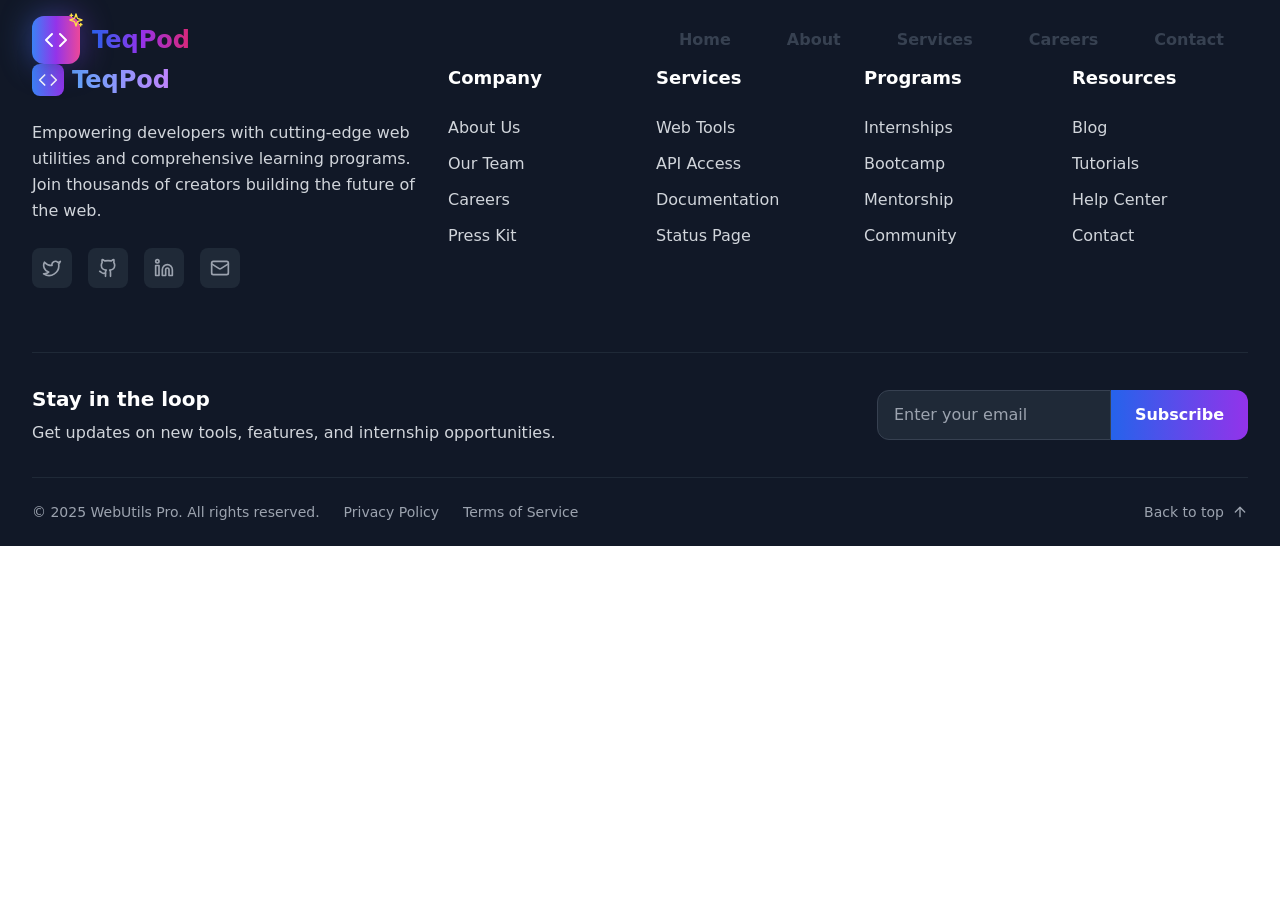
==== index.html @ 71a81311 "initial-commit" ====
<!doctype html>
<html lang="en">
  <head>
    <meta charset="UTF-8" />
    <link rel="icon" type="image/svg+xml" href="/vite.svg" />
    <meta name="viewport" content="width=device-width, initial-scale=1.0" />
    
    <title>TeqPod - Web Development Tools & Free Internships for Aspiring Developers</title>
    
    <meta name="description" content="TeqPod offers powerful web development tools and a free internship program for students and aspiring developers. Build modern apps and launch your tech career today." />
    <meta name="keywords" content="TeqPod, web development tools, internships, free internship, developer tools, frontend tools, full stack internship, learn coding, React internship, JavaScript training" />
    <meta name="author" content="TeqPod" />
    <link rel="canonical" href="https://www.teqpod.com/" />

    <meta property="og:type" content="website" />
    <meta property="og:title" content="TeqPod - Web Development Tools & Free Internships" />
    <meta property="og:description" content="Join TeqPod for professional web development tools and a free internship program that helps you grow your career in tech." />
    <meta property="og:url" content="https://www.teqpod.com/" />
    <meta property="og:image" content="https://www.teqpod.com/assets/teqpod-og-image.jpg" />

    <meta name="twitter:card" content="summary_large_image" />
    <meta name="twitter:title" content="TeqPod - Web Development Tools & Free Internships" />
    <meta name="twitter:description" content="Learn, build, and launch your career with TeqPod's powerful tools and internship opportunities." />
    <meta name="twitter:image" content="https://www.teqpod.com/assets/teqpod-twitter-image.jpg" />
    <meta name="twitter:site" content="@teqpod" />

    <link rel="apple-touch-icon" href="/vite.svg" />

    <script type="module" crossorigin src="/assets/index-C-ZFu51o.js"></script>
    <link rel="stylesheet" crossorigin href="/assets/index-Dr9Y4ZLc.css">
  </head>
  <body>
    <div id="root"></div>
  </body>
</html>
---- assets/index-Dr9Y4ZLc.css ----
*,:before,:after{--tw-border-spacing-x: 0;--tw-border-spacing-y: 0;--tw-translate-x: 0;--tw-translate-y: 0;--tw-rotate: 0;--tw-skew-x: 0;--tw-skew-y: 0;--tw-scale-x: 1;--tw-scale-y: 1;--tw-pan-x: ;--tw-pan-y: ;--tw-pinch-zoom: ;--tw-scroll-snap-strictness: proximity;--tw-gradient-from-position: ;--tw-gradient-via-position: ;--tw-gradient-to-position: ;--tw-ordinal: ;--tw-slashed-zero: ;--tw-numeric-figure: ;--tw-numeric-spacing: ;--tw-numeric-fraction: ;--tw-ring-inset: ;--tw-ring-offset-width: 0px;--tw-ring-offset-color: #fff;--tw-ring-color: rgb(59 130 246 / .5);--tw-ring-offset-shadow: 0 0 #0000;--tw-ring-shadow: 0 0 #0000;--tw-shadow: 0 0 #0000;--tw-shadow-colored: 0 0 #0000;--tw-blur: ;--tw-brightness: ;--tw-contrast: ;--tw-grayscale: ;--tw-hue-rotate: ;--tw-invert: ;--tw-saturate: ;--tw-sepia: ;--tw-drop-shadow: ;--tw-backdrop-blur: ;--tw-backdrop-brightness: ;--tw-backdrop-contrast: ;--tw-backdrop-grayscale: ;--tw-backdrop-hue-rotate: ;--tw-backdrop-invert: ;--tw-backdrop-opacity: ;--tw-backdrop-saturate: ;--tw-backdrop-sepia: ;--tw-contain-size: ;--tw-contain-layout: ;--tw-contain-paint: ;--tw-contain-style: }::backdrop{--tw-border-spacing-x: 0;--tw-border-spacing-y: 0;--tw-translate-x: 0;--tw-translate-y: 0;--tw-rotate: 0;--tw-skew-x: 0;--tw-skew-y: 0;--tw-scale-x: 1;--tw-scale-y: 1;--tw-pan-x: ;--tw-pan-y: ;--tw-pinch-zoom: ;--tw-scroll-snap-strictness: proximity;--tw-gradient-from-position: ;--tw-gradient-via-position: ;--tw-gradient-to-position: ;--tw-ordinal: ;--tw-slashed-zero: ;--tw-numeric-figure: ;--tw-numeric-spacing: ;--tw-numeric-fraction: ;--tw-ring-inset: ;--tw-ring-offset-width: 0px;--tw-ring-offset-color: #fff;--tw-ring-color: rgb(59 130 246 / .5);--tw-ring-offset-shadow: 0 0 #0000;--tw-ring-shadow: 0 0 #0000;--tw-shadow: 0 0 #0000;--tw-shadow-colored: 0 0 #0000;--tw-blur: ;--tw-brightness: ;--tw-contrast: ;--tw-grayscale: ;--tw-hue-rotate: ;--tw-invert: ;--tw-saturate: ;--tw-sepia: ;--tw-drop-shadow: ;--tw-backdrop-blur: ;--tw-backdrop-brightness: ;--tw-backdrop-contrast: ;--tw-backdrop-grayscale: ;--tw-backdrop-hue-rotate: ;--tw-backdrop-invert: ;--tw-backdrop-opacity: ;--tw-backdrop-saturate: ;--tw-backdrop-sepia: ;--tw-contain-size: ;--tw-contain-layout: ;--tw-contain-paint: ;--tw-contain-style: }*,:before,:after{box-sizing:border-box;border-width:0;border-style:solid;border-color:#e5e7eb}:before,:after{--tw-content: ""}html,:host{line-height:1.5;-webkit-text-size-adjust:100%;-moz-tab-size:4;-o-tab-size:4;tab-size:4;font-family:ui-sans-serif,system-ui,sans-serif,"Apple Color Emoji","Segoe UI Emoji",Segoe UI Symbol,"Noto Color Emoji";font-feature-settings:normal;font-variation-settings:normal;-webkit-tap-highlight-color:transparent}body{margin:0;line-height:inherit}hr{height:0;color:inherit;border-top-width:1px}abbr:where([title]){-webkit-text-decoration:underline dotted;text-decoration:underline dotted}h1,h2,h3,h4,h5,h6{font-size:inherit;font-weight:inherit}a{color:inherit;text-decoration:inherit}b,strong{font-weight:bolder}code,kbd,samp,pre{font-family:ui-monospace,SFMono-Regular,Menlo,Monaco,Consolas,Liberation Mono,Courier New,monospace;font-feature-settings:normal;font-variation-settings:normal;font-size:1em}small{font-size:80%}sub,sup{font-size:75%;line-height:0;position:relative;vertical-align:baseline}sub{bottom:-.25em}sup{top:-.5em}table{text-indent:0;border-color:inherit;border-collapse:collapse}button,input,optgroup,select,textarea{font-family:inherit;font-feature-settings:inherit;font-variation-settings:inherit;font-size:100%;font-weight:inherit;line-height:inherit;letter-spacing:inherit;color:inherit;margin:0;padding:0}button,select{text-transform:none}button,input:where([type=button]),input:where([type=reset]),input:where([type=submit]){-webkit-appearance:button;background-color:transparent;background-image:none}:-moz-focusring{outline:auto}:-moz-ui-invalid{box-shadow:none}progress{vertical-align:baseline}::-webkit-inner-spin-button,::-webkit-outer-spin-button{height:auto}[type=search]{-webkit-appearance:textfield;outline-offset:-2px}::-webkit-search-decoration{-webkit-appearance:none}::-webkit-file-upload-button{-webkit-appearance:button;font:inherit}summary{display:list-item}blockquote,dl,dd,h1,h2,h3,h4,h5,h6,hr,figure,p,pre{margin:0}fieldset{margin:0;padding:0}legend{padding:0}ol,ul,menu{list-style:none;margin:0;padding:0}dialog{padding:0}textarea{resize:vertical}input::-moz-placeholder,textarea::-moz-placeholder{opacity:1;color:#9ca3af}input::placeholder,textarea::placeholder{opacity:1;color:#9ca3af}button,[role=button]{cursor:pointer}:disabled{cursor:default}img,svg,video,canvas,audio,iframe,embed,object{display:block;vertical-align:middle}img,video{max-width:100%;height:auto}[hidden]{display:none}.fixed{position:fixed}.absolute{position:absolute}.relative{position:relative}.-inset-4{top:-1rem;right:-1rem;bottom:-1rem;left:-1rem}.-inset-8{top:-2rem;right:-2rem;bottom:-2rem;left:-2rem}.inset-0{top:0;right:0;bottom:0;left:0}.inset-0\.5{top:.125rem;right:.125rem;bottom:.125rem;left:.125rem}.-bottom-40{bottom:-10rem}.-bottom-8{bottom:-2rem}.-left-40{left:-10rem}.-left-8{left:-2rem}.-right-1{right:-.25rem}.-right-40{right:-10rem}.-top-1{top:-.25rem}.-top-3{top:-.75rem}.-top-40{top:-10rem}.-top-6{top:-1.5rem}.bottom-20{bottom:5rem}.bottom-40{bottom:10rem}.bottom-6{bottom:1.5rem}.bottom-8{bottom:2rem}.left-0{left:0}.left-1\/2{left:50%}.left-10{left:2.5rem}.left-20{left:5rem}.left-6{left:1.5rem}.left-8{left:2rem}.left-full{left:100%}.right-0{right:0}.right-10{right:2.5rem}.right-20{right:5rem}.right-6{right:1.5rem}.top-0{top:0}.top-1\/2{top:50%}.top-20{top:5rem}.top-40{top:10rem}.top-6{top:1.5rem}.z-10{z-index:10}.z-20{z-index:20}.z-40{z-index:40}.z-50{z-index:50}.-m-4{margin:-1rem}.-m-8{margin:-2rem}.mx-auto{margin-left:auto;margin-right:auto}.mb-1{margin-bottom:.25rem}.mb-10{margin-bottom:2.5rem}.mb-12{margin-bottom:3rem}.mb-16{margin-bottom:4rem}.mb-2{margin-bottom:.5rem}.mb-20{margin-bottom:5rem}.mb-24{margin-bottom:6rem}.mb-3{margin-bottom:.75rem}.mb-4{margin-bottom:1rem}.mb-6{margin-bottom:1.5rem}.mb-8{margin-bottom:2rem}.ml-2{margin-left:.5rem}.ml-3{margin-left:.75rem}.mr-2{margin-right:.5rem}.mr-3{margin-right:.75rem}.mr-4{margin-right:1rem}.mt-1{margin-top:.25rem}.mt-10{margin-top:2.5rem}.mt-16{margin-top:4rem}.mt-2{margin-top:.5rem}.mt-20{margin-top:5rem}.mt-3{margin-top:.75rem}.block{display:block}.inline-block{display:inline-block}.flex{display:flex}.inline-flex{display:inline-flex}.grid{display:grid}.hidden{display:none}.h-0\.5{height:.125rem}.h-1{height:.25rem}.h-10{height:2.5rem}.h-12{height:3rem}.h-14{height:3.5rem}.h-16{height:4rem}.h-2{height:.5rem}.h-20{height:5rem}.h-3{height:.75rem}.h-32{height:8rem}.h-4{height:1rem}.h-5{height:1.25rem}.h-6{height:1.5rem}.h-7{height:1.75rem}.h-8{height:2rem}.h-80{height:20rem}.h-96{height:24rem}.h-full{height:100%}.min-h-screen{min-height:100vh}.w-1{width:.25rem}.w-10{width:2.5rem}.w-12{width:3rem}.w-14{width:3.5rem}.w-16{width:4rem}.w-2{width:.5rem}.w-20{width:5rem}.w-3{width:.75rem}.w-32{width:8rem}.w-4{width:1rem}.w-5{width:1.25rem}.w-6{width:1.5rem}.w-7{width:1.75rem}.w-8{width:2rem}.w-80{width:20rem}.w-96{width:24rem}.w-full{width:100%}.max-w-2xl{max-width:42rem}.max-w-3xl{max-width:48rem}.max-w-4xl{max-width:56rem}.max-w-5xl{max-width:64rem}.max-w-7xl{max-width:80rem}.max-w-md{max-width:28rem}.flex-1{flex:1 1 0%}.grow{flex-grow:1}.-translate-x-1\/2{--tw-translate-x: -50%;transform:translate(var(--tw-translate-x),var(--tw-translate-y)) rotate(var(--tw-rotate)) skew(var(--tw-skew-x)) skewY(var(--tw-skew-y)) scaleX(var(--tw-scale-x)) scaleY(var(--tw-scale-y))}.-translate-y-1\/2{--tw-translate-y: -50%;transform:translate(var(--tw-translate-x),var(--tw-translate-y)) rotate(var(--tw-rotate)) skew(var(--tw-skew-x)) skewY(var(--tw-skew-y)) scaleX(var(--tw-scale-x)) scaleY(var(--tw-scale-y))}.rotate-180{--tw-rotate: 180deg;transform:translate(var(--tw-translate-x),var(--tw-translate-y)) rotate(var(--tw-rotate)) skew(var(--tw-skew-x)) skewY(var(--tw-skew-y)) scaleX(var(--tw-scale-x)) scaleY(var(--tw-scale-y))}.transform{transform:translate(var(--tw-translate-x),var(--tw-translate-y)) rotate(var(--tw-rotate)) skew(var(--tw-skew-x)) skewY(var(--tw-skew-y)) scaleX(var(--tw-scale-x)) scaleY(var(--tw-scale-y))}.animate-bounce{animation:bounce 1s infinite}.animate-pulse{animation:pulse 2s cubic-bezier(.4,0,.6,1) infinite}@keyframes spin{to{transform:rotate(360deg)}}.animate-spin{animation:spin 1s linear infinite}.cursor-pointer{cursor:pointer}.resize-none{resize:none}.grid-cols-1{grid-template-columns:repeat(1,minmax(0,1fr))}.grid-cols-2{grid-template-columns:repeat(2,minmax(0,1fr))}.flex-col{flex-direction:column}.flex-wrap{flex-wrap:wrap}.items-start{align-items:flex-start}.items-center{align-items:center}.justify-center{justify-content:center}.justify-between{justify-content:space-between}.gap-10{gap:2.5rem}.gap-12{gap:3rem}.gap-2{gap:.5rem}.gap-20{gap:5rem}.gap-6{gap:1.5rem}.gap-8{gap:2rem}.space-x-1>:not([hidden])~:not([hidden]){--tw-space-x-reverse: 0;margin-right:calc(.25rem * var(--tw-space-x-reverse));margin-left:calc(.25rem * calc(1 - var(--tw-space-x-reverse)))}.space-x-2>:not([hidden])~:not([hidden]){--tw-space-x-reverse: 0;margin-right:calc(.5rem * var(--tw-space-x-reverse));margin-left:calc(.5rem * calc(1 - var(--tw-space-x-reverse)))}.space-x-3>:not([hidden])~:not([hidden]){--tw-space-x-reverse: 0;margin-right:calc(.75rem * var(--tw-space-x-reverse));margin-left:calc(.75rem * calc(1 - var(--tw-space-x-reverse)))}.space-x-4>:not([hidden])~:not([hidden]){--tw-space-x-reverse: 0;margin-right:calc(1rem * var(--tw-space-x-reverse));margin-left:calc(1rem * calc(1 - var(--tw-space-x-reverse)))}.space-x-6>:not([hidden])~:not([hidden]){--tw-space-x-reverse: 0;margin-right:calc(1.5rem * var(--tw-space-x-reverse));margin-left:calc(1.5rem * calc(1 - var(--tw-space-x-reverse)))}.space-y-10>:not([hidden])~:not([hidden]){--tw-space-y-reverse: 0;margin-top:calc(2.5rem * calc(1 - var(--tw-space-y-reverse)));margin-bottom:calc(2.5rem * var(--tw-space-y-reverse))}.space-y-2>:not([hidden])~:not([hidden]){--tw-space-y-reverse: 0;margin-top:calc(.5rem * calc(1 - var(--tw-space-y-reverse)));margin-bottom:calc(.5rem * var(--tw-space-y-reverse))}.space-y-3>:not([hidden])~:not([hidden]){--tw-space-y-reverse: 0;margin-top:calc(.75rem * calc(1 - var(--tw-space-y-reverse)));margin-bottom:calc(.75rem * var(--tw-space-y-reverse))}.space-y-4>:not([hidden])~:not([hidden]){--tw-space-y-reverse: 0;margin-top:calc(1rem * calc(1 - var(--tw-space-y-reverse)));margin-bottom:calc(1rem * var(--tw-space-y-reverse))}.space-y-6>:not([hidden])~:not([hidden]){--tw-space-y-reverse: 0;margin-top:calc(1.5rem * calc(1 - var(--tw-space-y-reverse)));margin-bottom:calc(1.5rem * var(--tw-space-y-reverse))}.space-y-8>:not([hidden])~:not([hidden]){--tw-space-y-reverse: 0;margin-top:calc(2rem * calc(1 - var(--tw-space-y-reverse)));margin-bottom:calc(2rem * var(--tw-space-y-reverse))}.overflow-hidden{overflow:hidden}.rounded-2xl{border-radius:1rem}.rounded-3xl{border-radius:1.5rem}.rounded-full{border-radius:9999px}.rounded-lg{border-radius:.5rem}.rounded-xl{border-radius:.75rem}.rounded-l-xl{border-top-left-radius:.75rem;border-bottom-left-radius:.75rem}.rounded-r-xl{border-top-right-radius:.75rem;border-bottom-right-radius:.75rem}.border{border-width:1px}.border-2{border-width:2px}.border-b{border-bottom-width:1px}.border-t{border-top-width:1px}.border-blue-100{--tw-border-opacity: 1;border-color:rgb(219 234 254 / var(--tw-border-opacity))}.border-gray-100{--tw-border-opacity: 1;border-color:rgb(243 244 246 / var(--tw-border-opacity))}.border-gray-200{--tw-border-opacity: 1;border-color:rgb(229 231 235 / var(--tw-border-opacity))}.border-gray-700{--tw-border-opacity: 1;border-color:rgb(55 65 81 / var(--tw-border-opacity))}.border-gray-800{--tw-border-opacity: 1;border-color:rgb(31 41 55 / var(--tw-border-opacity))}.border-green-200{--tw-border-opacity: 1;border-color:rgb(187 247 208 / var(--tw-border-opacity))}.border-purple-100{--tw-border-opacity: 1;border-color:rgb(243 232 255 / var(--tw-border-opacity))}.border-purple-300{--tw-border-opacity: 1;border-color:rgb(216 180 254 / var(--tw-border-opacity))}.border-white\/50{border-color:#ffffff80}.bg-black\/50{background-color:#00000080}.bg-blue-100{--tw-bg-opacity: 1;background-color:rgb(219 234 254 / var(--tw-bg-opacity))}.bg-blue-50{--tw-bg-opacity: 1;background-color:rgb(239 246 255 / var(--tw-bg-opacity))}.bg-gray-100{--tw-bg-opacity: 1;background-color:rgb(243 244 246 / var(--tw-bg-opacity))}.bg-gray-800{--tw-bg-opacity: 1;background-color:rgb(31 41 55 / var(--tw-bg-opacity))}.bg-gray-900{--tw-bg-opacity: 1;background-color:rgb(17 24 39 / var(--tw-bg-opacity))}.bg-transparent{background-color:transparent}.bg-white{--tw-bg-opacity: 1;background-color:rgb(255 255 255 / var(--tw-bg-opacity))}.bg-white\/10{background-color:#ffffff1a}.bg-white\/80{background-color:#fffc}.bg-white\/90{background-color:#ffffffe6}.bg-white\/95{background-color:#fffffff2}.bg-\[radial-gradient\(circle_at_20\%_80\%\,rgba\(59\,130\,246\,0\.1\)\,transparent_50\%\)\]{background-image:radial-gradient(circle at 20% 80%,rgba(59,130,246,.1),transparent 50%)}.bg-\[radial-gradient\(circle_at_30\%_20\%\,rgba\(59\,130\,246\,0\.1\)\,transparent_50\%\)\]{background-image:radial-gradient(circle at 30% 20%,rgba(59,130,246,.1),transparent 50%)}.bg-\[radial-gradient\(circle_at_50\%_50\%\,rgba\(139\,92\,246\,0\.1\)\,transparent_70\%\)\]{background-image:radial-gradient(circle at 50% 50%,rgba(139,92,246,.1),transparent 70%)}.bg-\[radial-gradient\(circle_at_50\%_50\%\,rgba\(234\,179\,8\,0\.1\)\,transparent_70\%\)\]{background-image:radial-gradient(circle at 50% 50%,rgba(234,179,8,.1),transparent 70%)}.bg-\[radial-gradient\(circle_at_50\%_50\%\,rgba\(239\,68\,68\,0\.1\)\,transparent_70\%\)\]{background-image:radial-gradient(circle at 50% 50%,rgba(239,68,68,.1),transparent 70%)}.bg-\[radial-gradient\(circle_at_50\%_50\%\,rgba\(34\,197\,94\,0\.1\)\,transparent_70\%\)\]{background-image:radial-gradient(circle at 50% 50%,rgba(34,197,94,.1),transparent 70%)}.bg-\[radial-gradient\(circle_at_50\%_50\%\,rgba\(59\,130\,246\,0\.1\)\,transparent_70\%\)\]{background-image:radial-gradient(circle at 50% 50%,rgba(59,130,246,.1),transparent 70%)}.bg-\[radial-gradient\(circle_at_50\%_50\%\,rgba\(99\,102\,241\,0\.1\)\,transparent_70\%\)\]{background-image:radial-gradient(circle at 50% 50%,rgba(99,102,241,.1),transparent 70%)}.bg-\[radial-gradient\(circle_at_70\%_80\%\,rgba\(139\,92\,246\,0\.1\)\,transparent_50\%\)\]{background-image:radial-gradient(circle at 70% 80%,rgba(139,92,246,.1),transparent 50%)}.bg-\[radial-gradient\(circle_at_80\%_20\%\,rgba\(139\,92\,246\,0\.1\)\,transparent_50\%\)\]{background-image:radial-gradient(circle at 80% 20%,rgba(139,92,246,.1),transparent 50%)}.bg-gradient-to-b{background-image:linear-gradient(to bottom,var(--tw-gradient-stops))}.bg-gradient-to-br{background-image:linear-gradient(to bottom right,var(--tw-gradient-stops))}.bg-gradient-to-r{background-image:linear-gradient(to right,var(--tw-gradient-stops))}.bg-gradient-to-t{background-image:linear-gradient(to top,var(--tw-gradient-stops))}.from-black\/20{--tw-gradient-from: rgb(0 0 0 / .2) var(--tw-gradient-from-position);--tw-gradient-to: rgb(0 0 0 / 0) var(--tw-gradient-to-position);--tw-gradient-stops: var(--tw-gradient-from), var(--tw-gradient-to)}.from-blue-100{--tw-gradient-from: #dbeafe var(--tw-gradient-from-position);--tw-gradient-to: rgb(219 234 254 / 0) var(--tw-gradient-to-position);--tw-gradient-stops: var(--tw-gradient-from), var(--tw-gradient-to)}.from-blue-300{--tw-gradient-from: #93c5fd var(--tw-gradient-from-position);--tw-gradient-to: rgb(147 197 253 / 0) var(--tw-gradient-to-position);--tw-gradient-stops: var(--tw-gradient-from), var(--tw-gradient-to)}.from-blue-400{--tw-gradient-from: #60a5fa var(--tw-gradient-from-position);--tw-gradient-to: rgb(96 165 250 / 0) var(--tw-gradient-to-position);--tw-gradient-stops: var(--tw-gradient-from), var(--tw-gradient-to)}.from-blue-50{--tw-gradient-from: #eff6ff var(--tw-gradient-from-position);--tw-gradient-to: rgb(239 246 255 / 0) var(--tw-gradient-to-position);--tw-gradient-stops: var(--tw-gradient-from), var(--tw-gradient-to)}.from-blue-50\/50{--tw-gradient-from: rgb(239 246 255 / .5) var(--tw-gradient-from-position);--tw-gradient-to: rgb(239 246 255 / 0) var(--tw-gradient-to-position);--tw-gradient-stops: var(--tw-gradient-from), var(--tw-gradient-to)}.from-blue-500{--tw-gradient-from: #3b82f6 var(--tw-gradient-from-position);--tw-gradient-to: rgb(59 130 246 / 0) var(--tw-gradient-to-position);--tw-gradient-stops: var(--tw-gradient-from), var(--tw-gradient-to)}.from-blue-500\/10{--tw-gradient-from: rgb(59 130 246 / .1) var(--tw-gradient-from-position);--tw-gradient-to: rgb(59 130 246 / 0) var(--tw-gradient-to-position);--tw-gradient-stops: var(--tw-gradient-from), var(--tw-gradient-to)}.from-blue-500\/20{--tw-gradient-from: rgb(59 130 246 / .2) var(--tw-gradient-from-position);--tw-gradient-to: rgb(59 130 246 / 0) var(--tw-gradient-to-position);--tw-gradient-stops: var(--tw-gradient-from), var(--tw-gradient-to)}.from-blue-500\/5{--tw-gradient-from: rgb(59 130 246 / .05) var(--tw-gradient-from-position);--tw-gradient-to: rgb(59 130 246 / 0) var(--tw-gradient-to-position);--tw-gradient-stops: var(--tw-gradient-from), var(--tw-gradient-to)}.from-blue-600{--tw-gradient-from: #2563eb var(--tw-gradient-from-position);--tw-gradient-to: rgb(37 99 235 / 0) var(--tw-gradient-to-position);--tw-gradient-stops: var(--tw-gradient-from), var(--tw-gradient-to)}.from-blue-700{--tw-gradient-from: #1d4ed8 var(--tw-gradient-from-position);--tw-gradient-to: rgb(29 78 216 / 0) var(--tw-gradient-to-position);--tw-gradient-stops: var(--tw-gradient-from), var(--tw-gradient-to)}.from-gray-50{--tw-gradient-from: #f9fafb var(--tw-gradient-from-position);--tw-gradient-to: rgb(249 250 251 / 0) var(--tw-gradient-to-position);--tw-gradient-stops: var(--tw-gradient-from), var(--tw-gradient-to)}.from-gray-900{--tw-gradient-from: #111827 var(--tw-gradient-from-position);--tw-gradient-to: rgb(17 24 39 / 0) var(--tw-gradient-to-position);--tw-gradient-stops: var(--tw-gradient-from), var(--tw-gradient-to)}.from-green-50{--tw-gradient-from: #f0fdf4 var(--tw-gradient-from-position);--tw-gradient-to: rgb(240 253 244 / 0) var(--tw-gradient-to-position);--tw-gradient-stops: var(--tw-gradient-from), var(--tw-gradient-to)}.from-green-500{--tw-gradient-from: #22c55e var(--tw-gradient-from-position);--tw-gradient-to: rgb(34 197 94 / 0) var(--tw-gradient-to-position);--tw-gradient-stops: var(--tw-gradient-from), var(--tw-gradient-to)}.from-indigo-500{--tw-gradient-from: #6366f1 var(--tw-gradient-from-position);--tw-gradient-to: rgb(99 102 241 / 0) var(--tw-gradient-to-position);--tw-gradient-stops: var(--tw-gradient-from), var(--tw-gradient-to)}.from-pink-400{--tw-gradient-from: #f472b6 var(--tw-gradient-from-position);--tw-gradient-to: rgb(244 114 182 / 0) var(--tw-gradient-to-position);--tw-gradient-stops: var(--tw-gradient-from), var(--tw-gradient-to)}.from-pink-500{--tw-gradient-from: #ec4899 var(--tw-gradient-from-position);--tw-gradient-to: rgb(236 72 153 / 0) var(--tw-gradient-to-position);--tw-gradient-stops: var(--tw-gradient-from), var(--tw-gradient-to)}.from-purple-400{--tw-gradient-from: #c084fc var(--tw-gradient-from-position);--tw-gradient-to: rgb(192 132 252 / 0) var(--tw-gradient-to-position);--tw-gradient-stops: var(--tw-gradient-from), var(--tw-gradient-to)}.from-purple-500{--tw-gradient-from: #a855f7 var(--tw-gradient-from-position);--tw-gradient-to: rgb(168 85 247 / 0) var(--tw-gradient-to-position);--tw-gradient-stops: var(--tw-gradient-from), var(--tw-gradient-to)}.from-purple-600{--tw-gradient-from: #9333ea var(--tw-gradient-from-position);--tw-gradient-to: rgb(147 51 234 / 0) var(--tw-gradient-to-position);--tw-gradient-stops: var(--tw-gradient-from), var(--tw-gradient-to)}.from-red-500{--tw-gradient-from: #ef4444 var(--tw-gradient-from-position);--tw-gradient-to: rgb(239 68 68 / 0) var(--tw-gradient-to-position);--tw-gradient-stops: var(--tw-gradient-from), var(--tw-gradient-to)}.from-transparent{--tw-gradient-from: transparent var(--tw-gradient-from-position);--tw-gradient-to: rgb(0 0 0 / 0) var(--tw-gradient-to-position);--tw-gradient-stops: var(--tw-gradient-from), var(--tw-gradient-to)}.from-white{--tw-gradient-from: #fff var(--tw-gradient-from-position);--tw-gradient-to: rgb(255 255 255 / 0) var(--tw-gradient-to-position);--tw-gradient-stops: var(--tw-gradient-from), var(--tw-gradient-to)}.from-white\/50{--tw-gradient-from: rgb(255 255 255 / .5) var(--tw-gradient-from-position);--tw-gradient-to: rgb(255 255 255 / 0) var(--tw-gradient-to-position);--tw-gradient-stops: var(--tw-gradient-from), var(--tw-gradient-to)}.from-yellow-400{--tw-gradient-from: #facc15 var(--tw-gradient-from-position);--tw-gradient-to: rgb(250 204 21 / 0) var(--tw-gradient-to-position);--tw-gradient-stops: var(--tw-gradient-from), var(--tw-gradient-to)}.from-yellow-500{--tw-gradient-from: #eab308 var(--tw-gradient-from-position);--tw-gradient-to: rgb(234 179 8 / 0) var(--tw-gradient-to-position);--tw-gradient-stops: var(--tw-gradient-from), var(--tw-gradient-to)}.via-blue-50\/50{--tw-gradient-to: rgb(239 246 255 / 0) var(--tw-gradient-to-position);--tw-gradient-stops: var(--tw-gradient-from), rgb(239 246 255 / .5) var(--tw-gradient-via-position), var(--tw-gradient-to)}.via-blue-500{--tw-gradient-to: rgb(59 130 246 / 0) var(--tw-gradient-to-position);--tw-gradient-stops: var(--tw-gradient-from), #3b82f6 var(--tw-gradient-via-position), var(--tw-gradient-to)}.via-indigo-50{--tw-gradient-to: rgb(238 242 255 / 0) var(--tw-gradient-to-position);--tw-gradient-stops: var(--tw-gradient-from), #eef2ff var(--tw-gradient-via-position), var(--tw-gradient-to)}.via-orange-500{--tw-gradient-to: rgb(249 115 22 / 0) var(--tw-gradient-to-position);--tw-gradient-stops: var(--tw-gradient-from), #f97316 var(--tw-gradient-via-position), var(--tw-gradient-to)}.via-purple-100{--tw-gradient-to: rgb(243 232 255 / 0) var(--tw-gradient-to-position);--tw-gradient-stops: var(--tw-gradient-from), #f3e8ff var(--tw-gradient-via-position), var(--tw-gradient-to)}.via-purple-50{--tw-gradient-to: rgb(250 245 255 / 0) var(--tw-gradient-to-position);--tw-gradient-stops: var(--tw-gradient-from), #faf5ff var(--tw-gradient-via-position), var(--tw-gradient-to)}.via-purple-500{--tw-gradient-to: rgb(168 85 247 / 0) var(--tw-gradient-to-position);--tw-gradient-stops: var(--tw-gradient-from), #a855f7 var(--tw-gradient-via-position), var(--tw-gradient-to)}.via-purple-500\/10{--tw-gradient-to: rgb(168 85 247 / 0) var(--tw-gradient-to-position);--tw-gradient-stops: var(--tw-gradient-from), rgb(168 85 247 / .1) var(--tw-gradient-via-position), var(--tw-gradient-to)}.via-purple-600{--tw-gradient-to: rgb(147 51 234 / 0) var(--tw-gradient-to-position);--tw-gradient-stops: var(--tw-gradient-from), #9333ea var(--tw-gradient-via-position), var(--tw-gradient-to)}.via-purple-700{--tw-gradient-to: rgb(126 34 206 / 0) var(--tw-gradient-to-position);--tw-gradient-stops: var(--tw-gradient-from), #7e22ce var(--tw-gradient-via-position), var(--tw-gradient-to)}.via-transparent{--tw-gradient-to: rgb(0 0 0 / 0) var(--tw-gradient-to-position);--tw-gradient-stops: var(--tw-gradient-from), transparent var(--tw-gradient-via-position), var(--tw-gradient-to)}.to-amber-500{--tw-gradient-to: #f59e0b var(--tw-gradient-to-position)}.to-blue-50{--tw-gradient-to: #eff6ff var(--tw-gradient-to-position)}.to-blue-600{--tw-gradient-to: #2563eb var(--tw-gradient-to-position)}.to-blue-800{--tw-gradient-to: #1e40af var(--tw-gradient-to-position)}.to-cyan-500{--tw-gradient-to: #06b6d4 var(--tw-gradient-to-position)}.to-emerald-500{--tw-gradient-to: #10b981 var(--tw-gradient-to-position)}.to-gray-50{--tw-gradient-to: #f9fafb var(--tw-gradient-to-position)}.to-gray-700{--tw-gradient-to: #374151 var(--tw-gradient-to-position)}.to-green-600{--tw-gradient-to: #16a34a var(--tw-gradient-to-position)}.to-indigo-500{--tw-gradient-to: #6366f1 var(--tw-gradient-to-position)}.to-orange-500{--tw-gradient-to: #f97316 var(--tw-gradient-to-position)}.to-pink-100{--tw-gradient-to: #fce7f3 var(--tw-gradient-to-position)}.to-pink-50{--tw-gradient-to: #fdf2f8 var(--tw-gradient-to-position)}.to-pink-500{--tw-gradient-to: #ec4899 var(--tw-gradient-to-position)}.to-pink-500\/10{--tw-gradient-to: rgb(236 72 153 / .1) var(--tw-gradient-to-position)}.to-pink-600{--tw-gradient-to: #db2777 var(--tw-gradient-to-position)}.to-pink-700{--tw-gradient-to: #be185d var(--tw-gradient-to-position)}.to-purple-100{--tw-gradient-to: #f3e8ff var(--tw-gradient-to-position)}.to-purple-300{--tw-gradient-to: #d8b4fe var(--tw-gradient-to-position)}.to-purple-400{--tw-gradient-to: #c084fc var(--tw-gradient-to-position)}.to-purple-50{--tw-gradient-to: #faf5ff var(--tw-gradient-to-position)}.to-purple-50\/50{--tw-gradient-to: rgb(250 245 255 / .5) var(--tw-gradient-to-position)}.to-purple-500{--tw-gradient-to: #a855f7 var(--tw-gradient-to-position)}.to-purple-500\/10{--tw-gradient-to: rgb(168 85 247 / .1) var(--tw-gradient-to-position)}.to-purple-500\/20{--tw-gradient-to: rgb(168 85 247 / .2) var(--tw-gradient-to-position)}.to-purple-500\/5{--tw-gradient-to: rgb(168 85 247 / .05) var(--tw-gradient-to-position)}.to-purple-600{--tw-gradient-to: #9333ea var(--tw-gradient-to-position)}.to-red-500{--tw-gradient-to: #ef4444 var(--tw-gradient-to-position)}.to-rose-500{--tw-gradient-to: #f43f5e var(--tw-gradient-to-position)}.to-transparent{--tw-gradient-to: transparent var(--tw-gradient-to-position)}.to-yellow-500{--tw-gradient-to: #eab308 var(--tw-gradient-to-position)}.bg-clip-text{-webkit-background-clip:text;background-clip:text}.object-cover{-o-object-fit:cover;object-fit:cover}.p-10{padding:2.5rem}.p-12{padding:3rem}.p-2{padding:.5rem}.p-3{padding:.75rem}.p-4{padding:1rem}.p-6{padding:1.5rem}.p-8{padding:2rem}.px-10{padding-left:2.5rem;padding-right:2.5rem}.px-12{padding-left:3rem;padding-right:3rem}.px-3{padding-left:.75rem;padding-right:.75rem}.px-4{padding-left:1rem;padding-right:1rem}.px-6{padding-left:1.5rem;padding-right:1.5rem}.px-8{padding-left:2rem;padding-right:2rem}.py-1{padding-top:.25rem;padding-bottom:.25rem}.py-16{padding-top:4rem;padding-bottom:4rem}.py-2{padding-top:.5rem;padding-bottom:.5rem}.py-20{padding-top:5rem;padding-bottom:5rem}.py-24{padding-top:6rem;padding-bottom:6rem}.py-3{padding-top:.75rem;padding-bottom:.75rem}.py-4{padding-top:1rem;padding-bottom:1rem}.py-5{padding-top:1.25rem;padding-bottom:1.25rem}.py-6{padding-top:1.5rem;padding-bottom:1.5rem}.py-8{padding-top:2rem;padding-bottom:2rem}.text-left{text-align:left}.text-center{text-align:center}.text-2xl{font-size:1.5rem;line-height:2rem}.text-3xl{font-size:1.875rem;line-height:2.25rem}.text-4xl{font-size:2.25rem;line-height:2.5rem}.text-lg{font-size:1.125rem;line-height:1.75rem}.text-sm{font-size:.875rem;line-height:1.25rem}.text-xl{font-size:1.25rem;line-height:1.75rem}.font-black{font-weight:900}.font-bold{font-weight:700}.font-light{font-weight:300}.font-medium{font-weight:500}.font-semibold{font-weight:600}.leading-relaxed{line-height:1.625}.text-blue-500{--tw-text-opacity: 1;color:rgb(59 130 246 / var(--tw-text-opacity))}.text-blue-600{--tw-text-opacity: 1;color:rgb(37 99 235 / var(--tw-text-opacity))}.text-blue-700{--tw-text-opacity: 1;color:rgb(29 78 216 / var(--tw-text-opacity))}.text-gray-300{--tw-text-opacity: 1;color:rgb(209 213 219 / var(--tw-text-opacity))}.text-gray-400{--tw-text-opacity: 1;color:rgb(156 163 175 / var(--tw-text-opacity))}.text-gray-500{--tw-text-opacity: 1;color:rgb(107 114 128 / var(--tw-text-opacity))}.text-gray-600{--tw-text-opacity: 1;color:rgb(75 85 99 / var(--tw-text-opacity))}.text-gray-700{--tw-text-opacity: 1;color:rgb(55 65 81 / var(--tw-text-opacity))}.text-gray-900{--tw-text-opacity: 1;color:rgb(17 24 39 / var(--tw-text-opacity))}.text-green-600{--tw-text-opacity: 1;color:rgb(22 163 74 / var(--tw-text-opacity))}.text-purple-600{--tw-text-opacity: 1;color:rgb(147 51 234 / var(--tw-text-opacity))}.text-purple-700{--tw-text-opacity: 1;color:rgb(126 34 206 / var(--tw-text-opacity))}.text-transparent{color:transparent}.text-white{--tw-text-opacity: 1;color:rgb(255 255 255 / var(--tw-text-opacity))}.text-yellow-300{--tw-text-opacity: 1;color:rgb(253 224 71 / var(--tw-text-opacity))}.text-yellow-500{--tw-text-opacity: 1;color:rgb(234 179 8 / var(--tw-text-opacity))}.placeholder-gray-400::-moz-placeholder{--tw-placeholder-opacity: 1;color:rgb(156 163 175 / var(--tw-placeholder-opacity))}.placeholder-gray-400::placeholder{--tw-placeholder-opacity: 1;color:rgb(156 163 175 / var(--tw-placeholder-opacity))}.opacity-0{opacity:0}.opacity-10{opacity:.1}.opacity-20{opacity:.2}.opacity-30{opacity:.3}.opacity-50{opacity:.5}.shadow-2xl{--tw-shadow: 0 25px 50px -12px rgb(0 0 0 / .25);--tw-shadow-colored: 0 25px 50px -12px var(--tw-shadow-color);box-shadow:var(--tw-ring-offset-shadow, 0 0 #0000),var(--tw-ring-shadow, 0 0 #0000),var(--tw-shadow)}.shadow-lg{--tw-shadow: 0 10px 15px -3px rgb(0 0 0 / .1), 0 4px 6px -4px rgb(0 0 0 / .1);--tw-shadow-colored: 0 10px 15px -3px var(--tw-shadow-color), 0 4px 6px -4px var(--tw-shadow-color);box-shadow:var(--tw-ring-offset-shadow, 0 0 #0000),var(--tw-ring-shadow, 0 0 #0000),var(--tw-shadow)}.shadow-xl{--tw-shadow: 0 20px 25px -5px rgb(0 0 0 / .1), 0 8px 10px -6px rgb(0 0 0 / .1);--tw-shadow-colored: 0 20px 25px -5px var(--tw-shadow-color), 0 8px 10px -6px var(--tw-shadow-color);box-shadow:var(--tw-ring-offset-shadow, 0 0 #0000),var(--tw-ring-shadow, 0 0 #0000),var(--tw-shadow)}.blur-2xl{--tw-blur: blur(40px);filter:var(--tw-blur) var(--tw-brightness) var(--tw-contrast) var(--tw-grayscale) var(--tw-hue-rotate) var(--tw-invert) var(--tw-saturate) var(--tw-sepia) var(--tw-drop-shadow)}.blur-3xl{--tw-blur: blur(64px);filter:var(--tw-blur) var(--tw-brightness) var(--tw-contrast) var(--tw-grayscale) var(--tw-hue-rotate) var(--tw-invert) var(--tw-saturate) var(--tw-sepia) var(--tw-drop-shadow)}.blur-lg{--tw-blur: blur(16px);filter:var(--tw-blur) var(--tw-brightness) var(--tw-contrast) var(--tw-grayscale) var(--tw-hue-rotate) var(--tw-invert) var(--tw-saturate) var(--tw-sepia) var(--tw-drop-shadow)}.blur-xl{--tw-blur: blur(24px);filter:var(--tw-blur) var(--tw-brightness) var(--tw-contrast) var(--tw-grayscale) var(--tw-hue-rotate) var(--tw-invert) var(--tw-saturate) var(--tw-sepia) var(--tw-drop-shadow)}.backdrop-blur-sm{--tw-backdrop-blur: blur(4px);-webkit-backdrop-filter:var(--tw-backdrop-blur) var(--tw-backdrop-brightness) var(--tw-backdrop-contrast) var(--tw-backdrop-grayscale) var(--tw-backdrop-hue-rotate) var(--tw-backdrop-invert) var(--tw-backdrop-opacity) var(--tw-backdrop-saturate) var(--tw-backdrop-sepia);backdrop-filter:var(--tw-backdrop-blur) var(--tw-backdrop-brightness) var(--tw-backdrop-contrast) var(--tw-backdrop-grayscale) var(--tw-backdrop-hue-rotate) var(--tw-backdrop-invert) var(--tw-backdrop-opacity) var(--tw-backdrop-saturate) var(--tw-backdrop-sepia)}.backdrop-blur-xl{--tw-backdrop-blur: blur(24px);-webkit-backdrop-filter:var(--tw-backdrop-blur) var(--tw-backdrop-brightness) var(--tw-backdrop-contrast) var(--tw-backdrop-grayscale) var(--tw-backdrop-hue-rotate) var(--tw-backdrop-invert) var(--tw-backdrop-opacity) var(--tw-backdrop-saturate) var(--tw-backdrop-sepia);backdrop-filter:var(--tw-backdrop-blur) var(--tw-backdrop-brightness) var(--tw-backdrop-contrast) var(--tw-backdrop-grayscale) var(--tw-backdrop-hue-rotate) var(--tw-backdrop-invert) var(--tw-backdrop-opacity) var(--tw-backdrop-saturate) var(--tw-backdrop-sepia)}.transition{transition-property:color,background-color,border-color,text-decoration-color,fill,stroke,opacity,box-shadow,transform,filter,-webkit-backdrop-filter;transition-property:color,background-color,border-color,text-decoration-color,fill,stroke,opacity,box-shadow,transform,filter,backdrop-filter;transition-property:color,background-color,border-color,text-decoration-color,fill,stroke,opacity,box-shadow,transform,filter,backdrop-filter,-webkit-backdrop-filter;transition-timing-function:cubic-bezier(.4,0,.2,1);transition-duration:.15s}.transition-all{transition-property:all;transition-timing-function:cubic-bezier(.4,0,.2,1);transition-duration:.15s}.transition-colors{transition-property:color,background-color,border-color,text-decoration-color,fill,stroke;transition-timing-function:cubic-bezier(.4,0,.2,1);transition-duration:.15s}.transition-opacity{transition-property:opacity;transition-timing-function:cubic-bezier(.4,0,.2,1);transition-duration:.15s}.transition-transform{transition-property:transform;transition-timing-function:cubic-bezier(.4,0,.2,1);transition-duration:.15s}.duration-200{transition-duration:.2s}.duration-300{transition-duration:.3s}.duration-500{transition-duration:.5s}.duration-700{transition-duration:.7s}.ease-out{transition-timing-function:cubic-bezier(0,0,.2,1)}.animate-float{animation:float 6s ease-in-out infinite}.animate-spin-slow{animation:spin 3s linear infinite}.animate-scroll{animation:scroll 2s ease-in-out infinite}@keyframes gradient-x{0%,to{background-position:0% 50%}50%{background-position:100% 50%}}@keyframes float{0%,to{transform:translateY(0)}50%{transform:translateY(-20px)}}@keyframes bounce-subtle{0%,to{transform:translateY(0)}50%{transform:translateY(-5px)}}@keyframes scroll{0%{transform:translateY(0);opacity:0}50%{opacity:1}to{transform:translateY(16px);opacity:0}}::-webkit-scrollbar{width:8px}::-webkit-scrollbar-track{background:#f1f5f9}::-webkit-scrollbar-thumb{background:linear-gradient(to bottom,#3b82f6,#8b5cf6);border-radius:4px}::-webkit-scrollbar-thumb:hover{background:linear-gradient(to bottom,#2563eb,#7c3aed)}html{scroll-behavior:smooth}button:focus-visible,input:focus-visible,textarea:focus-visible,select:focus-visible{outline:2px solid #8b5cf6;outline-offset:2px}.glass{background:#ffffff40;-webkit-backdrop-filter:blur(10px);backdrop-filter:blur(10px);border:1px solid rgba(255,255,255,.18)}.gradient-text{background:linear-gradient(-45deg,#3b82f6,#8b5cf6,#ec4899,#f59e0b);background-size:400% 400%;-webkit-background-clip:text;-webkit-text-fill-color:transparent;background-clip:text;animation:gradient-x 15s ease infinite}.hover\:scale-105:hover{--tw-scale-x: 1.05;--tw-scale-y: 1.05;transform:translate(var(--tw-translate-x),var(--tw-translate-y)) rotate(var(--tw-rotate)) skew(var(--tw-skew-x)) skewY(var(--tw-skew-y)) scaleX(var(--tw-scale-x)) scaleY(var(--tw-scale-y))}.hover\:scale-\[1\.02\]:hover{--tw-scale-x: 1.02;--tw-scale-y: 1.02;transform:translate(var(--tw-translate-x),var(--tw-translate-y)) rotate(var(--tw-rotate)) skew(var(--tw-skew-x)) skewY(var(--tw-skew-y)) scaleX(var(--tw-scale-x)) scaleY(var(--tw-scale-y))}.hover\:border-purple-300:hover{--tw-border-opacity: 1;border-color:rgb(216 180 254 / var(--tw-border-opacity))}.hover\:bg-gray-100:hover{--tw-bg-opacity: 1;background-color:rgb(243 244 246 / var(--tw-bg-opacity))}.hover\:bg-gradient-to-r:hover{background-image:linear-gradient(to right,var(--tw-gradient-stops))}.hover\:from-blue-100:hover{--tw-gradient-from: #dbeafe var(--tw-gradient-from-position);--tw-gradient-to: rgb(219 234 254 / 0) var(--tw-gradient-to-position);--tw-gradient-stops: var(--tw-gradient-from), var(--tw-gradient-to)}.hover\:from-blue-50:hover{--tw-gradient-from: #eff6ff var(--tw-gradient-from-position);--tw-gradient-to: rgb(239 246 255 / 0) var(--tw-gradient-to-position);--tw-gradient-stops: var(--tw-gradient-from), var(--tw-gradient-to)}.hover\:from-blue-500:hover{--tw-gradient-from: #3b82f6 var(--tw-gradient-from-position);--tw-gradient-to: rgb(59 130 246 / 0) var(--tw-gradient-to-position);--tw-gradient-stops: var(--tw-gradient-from), var(--tw-gradient-to)}.hover\:from-blue-700:hover{--tw-gradient-from: #1d4ed8 var(--tw-gradient-from-position);--tw-gradient-to: rgb(29 78 216 / 0) var(--tw-gradient-to-position);--tw-gradient-stops: var(--tw-gradient-from), var(--tw-gradient-to)}.hover\:to-purple-100:hover{--tw-gradient-to: #f3e8ff var(--tw-gradient-to-position)}.hover\:to-purple-50:hover{--tw-gradient-to: #faf5ff var(--tw-gradient-to-position)}.hover\:to-purple-600:hover{--tw-gradient-to: #9333ea var(--tw-gradient-to-position)}.hover\:to-purple-700:hover{--tw-gradient-to: #7e22ce var(--tw-gradient-to-position)}.hover\:text-blue-600:hover{--tw-text-opacity: 1;color:rgb(37 99 235 / var(--tw-text-opacity))}.hover\:text-gray-700:hover{--tw-text-opacity: 1;color:rgb(55 65 81 / var(--tw-text-opacity))}.hover\:text-purple-600:hover{--tw-text-opacity: 1;color:rgb(147 51 234 / var(--tw-text-opacity))}.hover\:text-white:hover{--tw-text-opacity: 1;color:rgb(255 255 255 / var(--tw-text-opacity))}.hover\:shadow-2xl:hover{--tw-shadow: 0 25px 50px -12px rgb(0 0 0 / .25);--tw-shadow-colored: 0 25px 50px -12px var(--tw-shadow-color);box-shadow:var(--tw-ring-offset-shadow, 0 0 #0000),var(--tw-ring-shadow, 0 0 #0000),var(--tw-shadow)}.hover\:shadow-xl:hover{--tw-shadow: 0 20px 25px -5px rgb(0 0 0 / .1), 0 8px 10px -6px rgb(0 0 0 / .1);--tw-shadow-colored: 0 20px 25px -5px var(--tw-shadow-color), 0 8px 10px -6px var(--tw-shadow-color);box-shadow:var(--tw-ring-offset-shadow, 0 0 #0000),var(--tw-ring-shadow, 0 0 #0000),var(--tw-shadow)}.focus\:border-blue-500:focus{--tw-border-opacity: 1;border-color:rgb(59 130 246 / var(--tw-border-opacity))}.focus\:outline-none:focus{outline:2px solid transparent;outline-offset:2px}.focus\:ring-2:focus{--tw-ring-offset-shadow: var(--tw-ring-inset) 0 0 0 var(--tw-ring-offset-width) var(--tw-ring-offset-color);--tw-ring-shadow: var(--tw-ring-inset) 0 0 0 calc(2px + var(--tw-ring-offset-width)) var(--tw-ring-color);box-shadow:var(--tw-ring-offset-shadow),var(--tw-ring-shadow),var(--tw-shadow, 0 0 #0000)}.focus\:ring-blue-200:focus{--tw-ring-opacity: 1;--tw-ring-color: rgb(191 219 254 / var(--tw-ring-opacity))}.group:hover .group-hover\:-translate-y-1{--tw-translate-y: -.25rem;transform:translate(var(--tw-translate-x),var(--tw-translate-y)) rotate(var(--tw-rotate)) skew(var(--tw-skew-x)) skewY(var(--tw-skew-y)) scaleX(var(--tw-scale-x)) scaleY(var(--tw-scale-y))}.group:hover .group-hover\:-translate-y-2{--tw-translate-y: -.5rem;transform:translate(var(--tw-translate-x),var(--tw-translate-y)) rotate(var(--tw-rotate)) skew(var(--tw-skew-x)) skewY(var(--tw-skew-y)) scaleX(var(--tw-scale-x)) scaleY(var(--tw-scale-y))}.group:hover .group-hover\:translate-x-1{--tw-translate-x: .25rem;transform:translate(var(--tw-translate-x),var(--tw-translate-y)) rotate(var(--tw-rotate)) skew(var(--tw-skew-x)) skewY(var(--tw-skew-y)) scaleX(var(--tw-scale-x)) scaleY(var(--tw-scale-y))}.group:hover .group-hover\:translate-x-2{--tw-translate-x: .5rem;transform:translate(var(--tw-translate-x),var(--tw-translate-y)) rotate(var(--tw-rotate)) skew(var(--tw-skew-x)) skewY(var(--tw-skew-y)) scaleX(var(--tw-scale-x)) scaleY(var(--tw-scale-y))}.group:hover .group-hover\:scale-105{--tw-scale-x: 1.05;--tw-scale-y: 1.05;transform:translate(var(--tw-translate-x),var(--tw-translate-y)) rotate(var(--tw-rotate)) skew(var(--tw-skew-x)) skewY(var(--tw-skew-y)) scaleX(var(--tw-scale-x)) scaleY(var(--tw-scale-y))}.group:hover .group-hover\:scale-110{--tw-scale-x: 1.1;--tw-scale-y: 1.1;transform:translate(var(--tw-translate-x),var(--tw-translate-y)) rotate(var(--tw-rotate)) skew(var(--tw-skew-x)) skewY(var(--tw-skew-y)) scaleX(var(--tw-scale-x)) scaleY(var(--tw-scale-y))}.group:hover .group-hover\:scale-125{--tw-scale-x: 1.25;--tw-scale-y: 1.25;transform:translate(var(--tw-translate-x),var(--tw-translate-y)) rotate(var(--tw-rotate)) skew(var(--tw-skew-x)) skewY(var(--tw-skew-y)) scaleX(var(--tw-scale-x)) scaleY(var(--tw-scale-y))}.group:hover .group-hover\:scale-150{--tw-scale-x: 1.5;--tw-scale-y: 1.5;transform:translate(var(--tw-translate-x),var(--tw-translate-y)) rotate(var(--tw-rotate)) skew(var(--tw-skew-x)) skewY(var(--tw-skew-y)) scaleX(var(--tw-scale-x)) scaleY(var(--tw-scale-y))}@keyframes bounce{0%,to{transform:translateY(-25%);animation-timing-function:cubic-bezier(.8,0,1,1)}50%{transform:none;animation-timing-function:cubic-bezier(0,0,.2,1)}}.group:hover .group-hover\:animate-bounce{animation:bounce 1s infinite}@keyframes pulse{50%{opacity:.5}}.group:hover .group-hover\:animate-pulse{animation:pulse 2s cubic-bezier(.4,0,.6,1) infinite}.group:hover .group-hover\:border-purple-200{--tw-border-opacity: 1;border-color:rgb(233 213 255 / var(--tw-border-opacity))}.group:hover .group-hover\:text-gray-700{--tw-text-opacity: 1;color:rgb(55 65 81 / var(--tw-text-opacity))}.group:hover .group-hover\:text-purple-600{--tw-text-opacity: 1;color:rgb(147 51 234 / var(--tw-text-opacity))}.group:hover .group-hover\:text-white{--tw-text-opacity: 1;color:rgb(255 255 255 / var(--tw-text-opacity))}.group:hover .group-hover\:opacity-10{opacity:.1}.group:hover .group-hover\:opacity-100{opacity:1}.group:hover .group-hover\:opacity-50{opacity:.5}.group:hover .group-hover\:opacity-75{opacity:.75}.group:hover .group-hover\:shadow-lg{--tw-shadow: 0 10px 15px -3px rgb(0 0 0 / .1), 0 4px 6px -4px rgb(0 0 0 / .1);--tw-shadow-colored: 0 10px 15px -3px var(--tw-shadow-color), 0 4px 6px -4px var(--tw-shadow-color);box-shadow:var(--tw-ring-offset-shadow, 0 0 #0000),var(--tw-ring-shadow, 0 0 #0000),var(--tw-shadow)}.group:hover .group-hover\:shadow-xl{--tw-shadow: 0 20px 25px -5px rgb(0 0 0 / .1), 0 8px 10px -6px rgb(0 0 0 / .1);--tw-shadow-colored: 0 20px 25px -5px var(--tw-shadow-color), 0 8px 10px -6px var(--tw-shadow-color);box-shadow:var(--tw-ring-offset-shadow, 0 0 #0000),var(--tw-ring-shadow, 0 0 #0000),var(--tw-shadow)}@media (min-width: 640px){.sm\:flex-row{flex-direction:row}.sm\:px-6{padding-left:1.5rem;padding-right:1.5rem}}@media (min-width: 768px){.md\:mb-0{margin-bottom:0}.md\:block{display:block}.md\:flex{display:flex}.md\:hidden{display:none}.md\:w-auto{width:auto}.md\:grid-cols-2{grid-template-columns:repeat(2,minmax(0,1fr))}.md\:grid-cols-4{grid-template-columns:repeat(4,minmax(0,1fr))}.md\:flex-row{flex-direction:row}.md\:text-2xl{font-size:1.5rem;line-height:2rem}.md\:text-4xl{font-size:2.25rem;line-height:2.5rem}.md\:text-5xl{font-size:3rem;line-height:1}.md\:text-6xl{font-size:3.75rem;line-height:1}}@media (min-width: 1024px){.lg\:col-span-2{grid-column:span 2 / span 2}.lg\:ml-8{margin-left:2rem}.lg\:w-auto{width:auto}.lg\:grid-cols-2{grid-template-columns:repeat(2,minmax(0,1fr))}.lg\:grid-cols-3{grid-template-columns:repeat(3,minmax(0,1fr))}.lg\:grid-cols-4{grid-template-columns:repeat(4,minmax(0,1fr))}.lg\:grid-cols-6{grid-template-columns:repeat(6,minmax(0,1fr))}.lg\:flex-row{flex-direction:row}.lg\:items-center{align-items:center}.lg\:justify-between{justify-content:space-between}.lg\:px-8{padding-left:2rem;padding-right:2rem}.lg\:text-3xl{font-size:1.875rem;line-height:2.25rem}.lg\:text-7xl{font-size:4.5rem;line-height:1}}
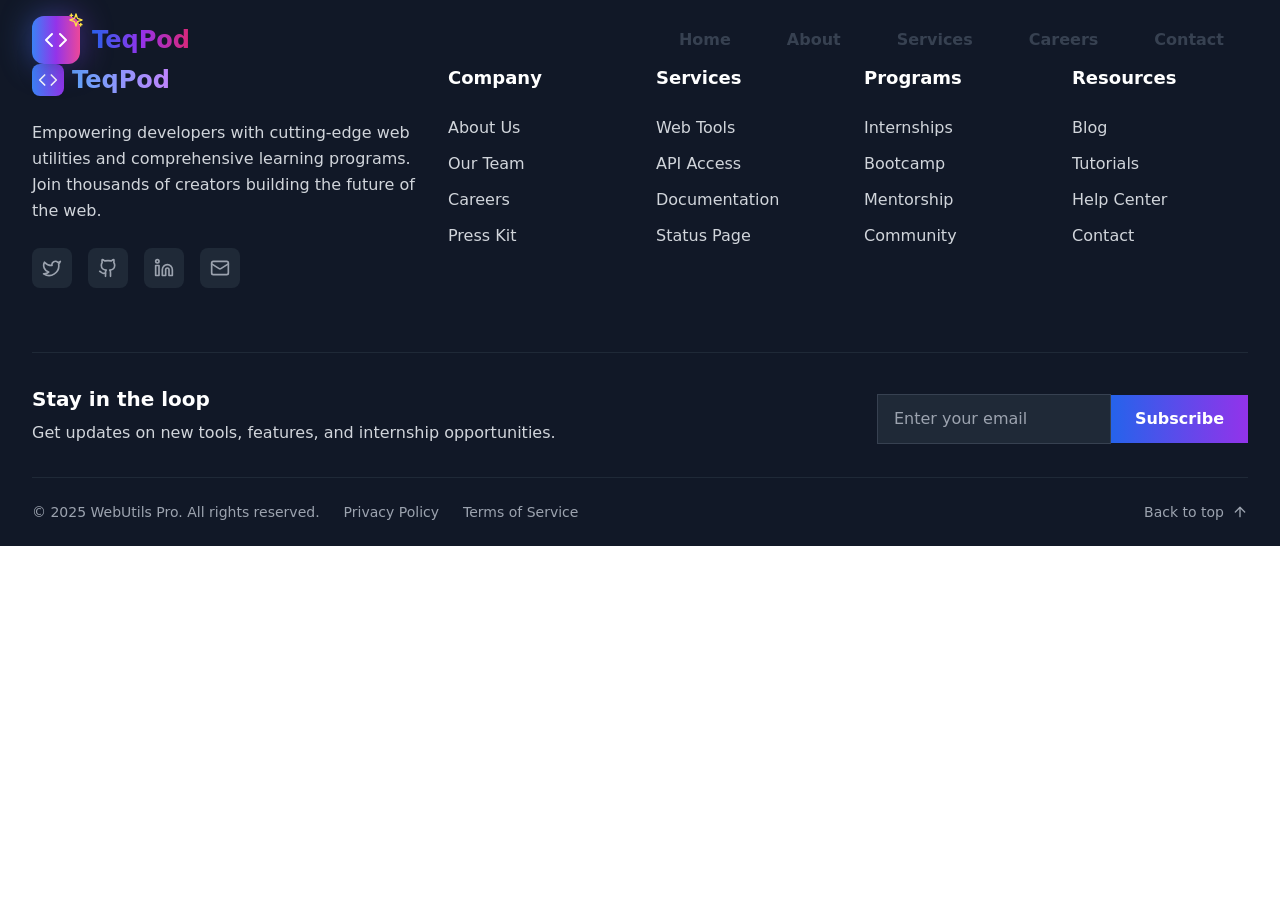
==== commit eaa06796: "fixed-responsive" ====
--- a/index.html
+++ b/index.html
@@ -26,8 +26,8 @@
 
     <link rel="apple-touch-icon" href="/vite.svg" />
 
-    <script type="module" crossorigin src="/assets/index-C-ZFu51o.js"></script>
-    <link rel="stylesheet" crossorigin href="/assets/index-Dr9Y4ZLc.css">
+    <script type="module" crossorigin src="/assets/index-DnfS-0x-.js"></script>
+    <link rel="stylesheet" crossorigin href="/assets/index-Cri_q8qS.css">
   </head>
   <body>
     <div id="root"></div>
--- a/assets/index-Cri_q8qS.css
+++ b/assets/index-Cri_q8qS.css
@@ -0,0 +1 @@
+*,:before,:after{--tw-border-spacing-x: 0;--tw-border-spacing-y: 0;--tw-translate-x: 0;--tw-translate-y: 0;--tw-rotate: 0;--tw-skew-x: 0;--tw-skew-y: 0;--tw-scale-x: 1;--tw-scale-y: 1;--tw-pan-x: ;--tw-pan-y: ;--tw-pinch-zoom: ;--tw-scroll-snap-strictness: proximity;--tw-gradient-from-position: ;--tw-gradient-via-position: ;--tw-gradient-to-position: ;--tw-ordinal: ;--tw-slashed-zero: ;--tw-numeric-figure: ;--tw-numeric-spacing: ;--tw-numeric-fraction: ;--tw-ring-inset: ;--tw-ring-offset-width: 0px;--tw-ring-offset-color: #fff;--tw-ring-color: rgb(59 130 246 / .5);--tw-ring-offset-shadow: 0 0 #0000;--tw-ring-shadow: 0 0 #0000;--tw-shadow: 0 0 #0000;--tw-shadow-colored: 0 0 #0000;--tw-blur: ;--tw-brightness: ;--tw-contrast: ;--tw-grayscale: ;--tw-hue-rotate: ;--tw-invert: ;--tw-saturate: ;--tw-sepia: ;--tw-drop-shadow: ;--tw-backdrop-blur: ;--tw-backdrop-brightness: ;--tw-backdrop-contrast: ;--tw-backdrop-grayscale: ;--tw-backdrop-hue-rotate: ;--tw-backdrop-invert: ;--tw-backdrop-opacity: ;--tw-backdrop-saturate: ;--tw-backdrop-sepia: ;--tw-contain-size: ;--tw-contain-layout: ;--tw-contain-paint: ;--tw-contain-style: }::backdrop{--tw-border-spacing-x: 0;--tw-border-spacing-y: 0;--tw-translate-x: 0;--tw-translate-y: 0;--tw-rotate: 0;--tw-skew-x: 0;--tw-skew-y: 0;--tw-scale-x: 1;--tw-scale-y: 1;--tw-pan-x: ;--tw-pan-y: ;--tw-pinch-zoom: ;--tw-scroll-snap-strictness: proximity;--tw-gradient-from-position: ;--tw-gradient-via-position: ;--tw-gradient-to-position: ;--tw-ordinal: ;--tw-slashed-zero: ;--tw-numeric-figure: ;--tw-numeric-spacing: ;--tw-numeric-fraction: ;--tw-ring-inset: ;--tw-ring-offset-width: 0px;--tw-ring-offset-color: #fff;--tw-ring-color: rgb(59 130 246 / .5);--tw-ring-offset-shadow: 0 0 #0000;--tw-ring-shadow: 0 0 #0000;--tw-shadow: 0 0 #0000;--tw-shadow-colored: 0 0 #0000;--tw-blur: ;--tw-brightness: ;--tw-contrast: ;--tw-grayscale: ;--tw-hue-rotate: ;--tw-invert: ;--tw-saturate: ;--tw-sepia: ;--tw-drop-shadow: ;--tw-backdrop-blur: ;--tw-backdrop-brightness: ;--tw-backdrop-contrast: ;--tw-backdrop-grayscale: ;--tw-backdrop-hue-rotate: ;--tw-backdrop-invert: ;--tw-backdrop-opacity: ;--tw-backdrop-saturate: ;--tw-backdrop-sepia: ;--tw-contain-size: ;--tw-contain-layout: ;--tw-contain-paint: ;--tw-contain-style: }*,:before,:after{box-sizing:border-box;border-width:0;border-style:solid;border-color:#e5e7eb}:before,:after{--tw-content: ""}html,:host{line-height:1.5;-webkit-text-size-adjust:100%;-moz-tab-size:4;-o-tab-size:4;tab-size:4;font-family:ui-sans-serif,system-ui,sans-serif,"Apple Color Emoji","Segoe UI Emoji",Segoe UI Symbol,"Noto Color Emoji";font-feature-settings:normal;font-variation-settings:normal;-webkit-tap-highlight-color:transparent}body{margin:0;line-height:inherit}hr{height:0;color:inherit;border-top-width:1px}abbr:where([title]){-webkit-text-decoration:underline dotted;text-decoration:underline dotted}h1,h2,h3,h4,h5,h6{font-size:inherit;font-weight:inherit}a{color:inherit;text-decoration:inherit}b,strong{font-weight:bolder}code,kbd,samp,pre{font-family:ui-monospace,SFMono-Regular,Menlo,Monaco,Consolas,Liberation Mono,Courier New,monospace;font-feature-settings:normal;font-variation-settings:normal;font-size:1em}small{font-size:80%}sub,sup{font-size:75%;line-height:0;position:relative;vertical-align:baseline}sub{bottom:-.25em}sup{top:-.5em}table{text-indent:0;border-color:inherit;border-collapse:collapse}button,input,optgroup,select,textarea{font-family:inherit;font-feature-settings:inherit;font-variation-settings:inherit;font-size:100%;font-weight:inherit;line-height:inherit;letter-spacing:inherit;color:inherit;margin:0;padding:0}button,select{text-transform:none}button,input:where([type=button]),input:where([type=reset]),input:where([type=submit]){-webkit-appearance:button;background-color:transparent;background-image:none}:-moz-focusring{outline:auto}:-moz-ui-invalid{box-shadow:none}progress{vertical-align:baseline}::-webkit-inner-spin-button,::-webkit-outer-spin-button{height:auto}[type=search]{-webkit-appearance:textfield;outline-offset:-2px}::-webkit-search-decoration{-webkit-appearance:none}::-webkit-file-upload-button{-webkit-appearance:button;font:inherit}summary{display:list-item}blockquote,dl,dd,h1,h2,h3,h4,h5,h6,hr,figure,p,pre{margin:0}fieldset{margin:0;padding:0}legend{padding:0}ol,ul,menu{list-style:none;margin:0;padding:0}dialog{padding:0}textarea{resize:vertical}input::-moz-placeholder,textarea::-moz-placeholder{opacity:1;color:#9ca3af}input::placeholder,textarea::placeholder{opacity:1;color:#9ca3af}button,[role=button]{cursor:pointer}:disabled{cursor:default}img,svg,video,canvas,audio,iframe,embed,object{display:block;vertical-align:middle}img,video{max-width:100%;height:auto}[hidden]{display:none}.fixed{position:fixed}.absolute{position:absolute}.relative{position:relative}.-inset-4{top:-1rem;right:-1rem;bottom:-1rem;left:-1rem}.-inset-8{top:-2rem;right:-2rem;bottom:-2rem;left:-2rem}.inset-0{top:0;right:0;bottom:0;left:0}.inset-0\.5{top:.125rem;right:.125rem;bottom:.125rem;left:.125rem}.-bottom-40{bottom:-10rem}.-bottom-8{bottom:-2rem}.-left-40{left:-10rem}.-left-8{left:-2rem}.-right-1{right:-.25rem}.-right-40{right:-10rem}.-top-1{top:-.25rem}.-top-3{top:-.75rem}.-top-40{top:-10rem}.-top-6{top:-1.5rem}.bottom-20{bottom:5rem}.bottom-40{bottom:10rem}.bottom-6{bottom:1.5rem}.bottom-8{bottom:2rem}.left-0{left:0}.left-1\/2{left:50%}.left-10{left:2.5rem}.left-20{left:5rem}.left-6{left:1.5rem}.left-8{left:2rem}.left-full{left:100%}.right-0{right:0}.right-10{right:2.5rem}.right-20{right:5rem}.right-6{right:1.5rem}.top-0{top:0}.top-1\/2{top:50%}.top-20{top:5rem}.top-40{top:10rem}.top-6{top:1.5rem}.z-10{z-index:10}.z-20{z-index:20}.z-40{z-index:40}.z-50{z-index:50}.-m-4{margin:-1rem}.-m-8{margin:-2rem}.mx-auto{margin-left:auto;margin-right:auto}.mb-1{margin-bottom:.25rem}.mb-10{margin-bottom:2.5rem}.mb-12{margin-bottom:3rem}.mb-16{margin-bottom:4rem}.mb-2{margin-bottom:.5rem}.mb-20{margin-bottom:5rem}.mb-24{margin-bottom:6rem}.mb-3{margin-bottom:.75rem}.mb-4{margin-bottom:1rem}.mb-6{margin-bottom:1.5rem}.mb-8{margin-bottom:2rem}.ml-2{margin-left:.5rem}.ml-3{margin-left:.75rem}.mr-2{margin-right:.5rem}.mr-3{margin-right:.75rem}.mr-4{margin-right:1rem}.mt-1{margin-top:.25rem}.mt-10{margin-top:2.5rem}.mt-16{margin-top:4rem}.mt-2{margin-top:.5rem}.mt-20{margin-top:5rem}.mt-3{margin-top:.75rem}.block{display:block}.inline-block{display:inline-block}.flex{display:flex}.inline-flex{display:inline-flex}.grid{display:grid}.hidden{display:none}.h-0\.5{height:.125rem}.h-1{height:.25rem}.h-10{height:2.5rem}.h-12{height:3rem}.h-14{height:3.5rem}.h-16{height:4rem}.h-2{height:.5rem}.h-20{height:5rem}.h-3{height:.75rem}.h-32{height:8rem}.h-4{height:1rem}.h-5{height:1.25rem}.h-6{height:1.5rem}.h-7{height:1.75rem}.h-8{height:2rem}.h-80{height:20rem}.h-96{height:24rem}.h-full{height:100%}.min-h-screen{min-height:100vh}.w-1{width:.25rem}.w-10{width:2.5rem}.w-12{width:3rem}.w-14{width:3.5rem}.w-16{width:4rem}.w-2{width:.5rem}.w-20{width:5rem}.w-3{width:.75rem}.w-32{width:8rem}.w-4{width:1rem}.w-5{width:1.25rem}.w-6{width:1.5rem}.w-7{width:1.75rem}.w-8{width:2rem}.w-80{width:20rem}.w-96{width:24rem}.w-full{width:100%}.max-w-2xl{max-width:42rem}.max-w-3xl{max-width:48rem}.max-w-4xl{max-width:56rem}.max-w-5xl{max-width:64rem}.max-w-7xl{max-width:80rem}.max-w-md{max-width:28rem}.flex-1{flex:1 1 0%}.grow{flex-grow:1}.-translate-x-1\/2{--tw-translate-x: -50%;transform:translate(var(--tw-translate-x),var(--tw-translate-y)) rotate(var(--tw-rotate)) skew(var(--tw-skew-x)) skewY(var(--tw-skew-y)) scaleX(var(--tw-scale-x)) scaleY(var(--tw-scale-y))}.-translate-y-1\/2{--tw-translate-y: -50%;transform:translate(var(--tw-translate-x),var(--tw-translate-y)) rotate(var(--tw-rotate)) skew(var(--tw-skew-x)) skewY(var(--tw-skew-y)) scaleX(var(--tw-scale-x)) scaleY(var(--tw-scale-y))}.rotate-180{--tw-rotate: 180deg;transform:translate(var(--tw-translate-x),var(--tw-translate-y)) rotate(var(--tw-rotate)) skew(var(--tw-skew-x)) skewY(var(--tw-skew-y)) scaleX(var(--tw-scale-x)) scaleY(var(--tw-scale-y))}.transform{transform:translate(var(--tw-translate-x),var(--tw-translate-y)) rotate(var(--tw-rotate)) skew(var(--tw-skew-x)) skewY(var(--tw-skew-y)) scaleX(var(--tw-scale-x)) scaleY(var(--tw-scale-y))}.animate-bounce{animation:bounce 1s infinite}.animate-pulse{animation:pulse 2s cubic-bezier(.4,0,.6,1) infinite}@keyframes spin{to{transform:rotate(360deg)}}.animate-spin{animation:spin 1s linear infinite}.cursor-pointer{cursor:pointer}.resize-none{resize:none}.grid-cols-1{grid-template-columns:repeat(1,minmax(0,1fr))}.grid-cols-2{grid-template-columns:repeat(2,minmax(0,1fr))}.flex-col{flex-direction:column}.flex-wrap{flex-wrap:wrap}.items-start{align-items:flex-start}.items-center{align-items:center}.justify-center{justify-content:center}.justify-between{justify-content:space-between}.gap-10{gap:2.5rem}.gap-12{gap:3rem}.gap-2{gap:.5rem}.gap-20{gap:5rem}.gap-6{gap:1.5rem}.gap-8{gap:2rem}.space-x-1>:not([hidden])~:not([hidden]){--tw-space-x-reverse: 0;margin-right:calc(.25rem * var(--tw-space-x-reverse));margin-left:calc(.25rem * calc(1 - var(--tw-space-x-reverse)))}.space-x-2>:not([hidden])~:not([hidden]){--tw-space-x-reverse: 0;margin-right:calc(.5rem * var(--tw-space-x-reverse));margin-left:calc(.5rem * calc(1 - var(--tw-space-x-reverse)))}.space-x-3>:not([hidden])~:not([hidden]){--tw-space-x-reverse: 0;margin-right:calc(.75rem * var(--tw-space-x-reverse));margin-left:calc(.75rem * calc(1 - var(--tw-space-x-reverse)))}.space-x-4>:not([hidden])~:not([hidden]){--tw-space-x-reverse: 0;margin-right:calc(1rem * var(--tw-space-x-reverse));margin-left:calc(1rem * calc(1 - var(--tw-space-x-reverse)))}.space-x-6>:not([hidden])~:not([hidden]){--tw-space-x-reverse: 0;margin-right:calc(1.5rem * var(--tw-space-x-reverse));margin-left:calc(1.5rem * calc(1 - var(--tw-space-x-reverse)))}.space-y-10>:not([hidden])~:not([hidden]){--tw-space-y-reverse: 0;margin-top:calc(2.5rem * calc(1 - var(--tw-space-y-reverse)));margin-bottom:calc(2.5rem * var(--tw-space-y-reverse))}.space-y-2>:not([hidden])~:not([hidden]){--tw-space-y-reverse: 0;margin-top:calc(.5rem * calc(1 - var(--tw-space-y-reverse)));margin-bottom:calc(.5rem * var(--tw-space-y-reverse))}.space-y-3>:not([hidden])~:not([hidden]){--tw-space-y-reverse: 0;margin-top:calc(.75rem * calc(1 - var(--tw-space-y-reverse)));margin-bottom:calc(.75rem * var(--tw-space-y-reverse))}.space-y-4>:not([hidden])~:not([hidden]){--tw-space-y-reverse: 0;margin-top:calc(1rem * calc(1 - var(--tw-space-y-reverse)));margin-bottom:calc(1rem * var(--tw-space-y-reverse))}.space-y-6>:not([hidden])~:not([hidden]){--tw-space-y-reverse: 0;margin-top:calc(1.5rem * calc(1 - var(--tw-space-y-reverse)));margin-bottom:calc(1.5rem * var(--tw-space-y-reverse))}.space-y-8>:not([hidden])~:not([hidden]){--tw-space-y-reverse: 0;margin-top:calc(2rem * calc(1 - var(--tw-space-y-reverse)));margin-bottom:calc(2rem * var(--tw-space-y-reverse))}.overflow-hidden{overflow:hidden}.rounded-2xl{border-radius:1rem}.rounded-3xl{border-radius:1.5rem}.rounded-full{border-radius:9999px}.rounded-lg{border-radius:.5rem}.rounded-xl{border-radius:.75rem}.border{border-width:1px}.border-2{border-width:2px}.border-b{border-bottom-width:1px}.border-t{border-top-width:1px}.border-blue-100{--tw-border-opacity: 1;border-color:rgb(219 234 254 / var(--tw-border-opacity))}.border-gray-100{--tw-border-opacity: 1;border-color:rgb(243 244 246 / var(--tw-border-opacity))}.border-gray-200{--tw-border-opacity: 1;border-color:rgb(229 231 235 / var(--tw-border-opacity))}.border-gray-700{--tw-border-opacity: 1;border-color:rgb(55 65 81 / var(--tw-border-opacity))}.border-gray-800{--tw-border-opacity: 1;border-color:rgb(31 41 55 / var(--tw-border-opacity))}.border-green-200{--tw-border-opacity: 1;border-color:rgb(187 247 208 / var(--tw-border-opacity))}.border-purple-100{--tw-border-opacity: 1;border-color:rgb(243 232 255 / var(--tw-border-opacity))}.border-purple-300{--tw-border-opacity: 1;border-color:rgb(216 180 254 / var(--tw-border-opacity))}.border-white\/50{border-color:#ffffff80}.bg-black\/50{background-color:#00000080}.bg-blue-100{--tw-bg-opacity: 1;background-color:rgb(219 234 254 / var(--tw-bg-opacity))}.bg-blue-50{--tw-bg-opacity: 1;background-color:rgb(239 246 255 / var(--tw-bg-opacity))}.bg-gray-100{--tw-bg-opacity: 1;background-color:rgb(243 244 246 / var(--tw-bg-opacity))}.bg-gray-800{--tw-bg-opacity: 1;background-color:rgb(31 41 55 / var(--tw-bg-opacity))}.bg-gray-900{--tw-bg-opacity: 1;background-color:rgb(17 24 39 / var(--tw-bg-opacity))}.bg-transparent{background-color:transparent}.bg-white{--tw-bg-opacity: 1;background-color:rgb(255 255 255 / var(--tw-bg-opacity))}.bg-white\/10{background-color:#ffffff1a}.bg-white\/80{background-color:#fffc}.bg-white\/90{background-color:#ffffffe6}.bg-white\/95{background-color:#fffffff2}.bg-\[radial-gradient\(circle_at_20\%_80\%\,rgba\(59\,130\,246\,0\.1\)\,transparent_50\%\)\]{background-image:radial-gradient(circle at 20% 80%,rgba(59,130,246,.1),transparent 50%)}.bg-\[radial-gradient\(circle_at_30\%_20\%\,rgba\(59\,130\,246\,0\.1\)\,transparent_50\%\)\]{background-image:radial-gradient(circle at 30% 20%,rgba(59,130,246,.1),transparent 50%)}.bg-\[radial-gradient\(circle_at_50\%_50\%\,rgba\(139\,92\,246\,0\.1\)\,transparent_70\%\)\]{background-image:radial-gradient(circle at 50% 50%,rgba(139,92,246,.1),transparent 70%)}.bg-\[radial-gradient\(circle_at_50\%_50\%\,rgba\(234\,179\,8\,0\.1\)\,transparent_70\%\)\]{background-image:radial-gradient(circle at 50% 50%,rgba(234,179,8,.1),transparent 70%)}.bg-\[radial-gradient\(circle_at_50\%_50\%\,rgba\(239\,68\,68\,0\.1\)\,transparent_70\%\)\]{background-image:radial-gradient(circle at 50% 50%,rgba(239,68,68,.1),transparent 70%)}.bg-\[radial-gradient\(circle_at_50\%_50\%\,rgba\(34\,197\,94\,0\.1\)\,transparent_70\%\)\]{background-image:radial-gradient(circle at 50% 50%,rgba(34,197,94,.1),transparent 70%)}.bg-\[radial-gradient\(circle_at_50\%_50\%\,rgba\(59\,130\,246\,0\.1\)\,transparent_70\%\)\]{background-image:radial-gradient(circle at 50% 50%,rgba(59,130,246,.1),transparent 70%)}.bg-\[radial-gradient\(circle_at_50\%_50\%\,rgba\(99\,102\,241\,0\.1\)\,transparent_70\%\)\]{background-image:radial-gradient(circle at 50% 50%,rgba(99,102,241,.1),transparent 70%)}.bg-\[radial-gradient\(circle_at_70\%_80\%\,rgba\(139\,92\,246\,0\.1\)\,transparent_50\%\)\]{background-image:radial-gradient(circle at 70% 80%,rgba(139,92,246,.1),transparent 50%)}.bg-\[radial-gradient\(circle_at_80\%_20\%\,rgba\(139\,92\,246\,0\.1\)\,transparent_50\%\)\]{background-image:radial-gradient(circle at 80% 20%,rgba(139,92,246,.1),transparent 50%)}.bg-gradient-to-b{background-image:linear-gradient(to bottom,var(--tw-gradient-stops))}.bg-gradient-to-br{background-image:linear-gradient(to bottom right,var(--tw-gradient-stops))}.bg-gradient-to-r{background-image:linear-gradient(to right,var(--tw-gradient-stops))}.bg-gradient-to-t{background-image:linear-gradient(to top,var(--tw-gradient-stops))}.from-black\/20{--tw-gradient-from: rgb(0 0 0 / .2) var(--tw-gradient-from-position);--tw-gradient-to: rgb(0 0 0 / 0) var(--tw-gradient-to-position);--tw-gradient-stops: var(--tw-gradient-from), var(--tw-gradient-to)}.from-blue-100{--tw-gradient-from: #dbeafe var(--tw-gradient-from-position);--tw-gradient-to: rgb(219 234 254 / 0) var(--tw-gradient-to-position);--tw-gradient-stops: var(--tw-gradient-from), var(--tw-gradient-to)}.from-blue-300{--tw-gradient-from: #93c5fd var(--tw-gradient-from-position);--tw-gradient-to: rgb(147 197 253 / 0) var(--tw-gradient-to-position);--tw-gradient-stops: var(--tw-gradient-from), var(--tw-gradient-to)}.from-blue-400{--tw-gradient-from: #60a5fa var(--tw-gradient-from-position);--tw-gradient-to: rgb(96 165 250 / 0) var(--tw-gradient-to-position);--tw-gradient-stops: var(--tw-gradient-from), var(--tw-gradient-to)}.from-blue-50{--tw-gradient-from: #eff6ff var(--tw-gradient-from-position);--tw-gradient-to: rgb(239 246 255 / 0) var(--tw-gradient-to-position);--tw-gradient-stops: var(--tw-gradient-from), var(--tw-gradient-to)}.from-blue-50\/50{--tw-gradient-from: rgb(239 246 255 / .5) var(--tw-gradient-from-position);--tw-gradient-to: rgb(239 246 255 / 0) var(--tw-gradient-to-position);--tw-gradient-stops: var(--tw-gradient-from), var(--tw-gradient-to)}.from-blue-500{--tw-gradient-from: #3b82f6 var(--tw-gradient-from-position);--tw-gradient-to: rgb(59 130 246 / 0) var(--tw-gradient-to-position);--tw-gradient-stops: var(--tw-gradient-from), var(--tw-gradient-to)}.from-blue-500\/10{--tw-gradient-from: rgb(59 130 246 / .1) var(--tw-gradient-from-position);--tw-gradient-to: rgb(59 130 246 / 0) var(--tw-gradient-to-position);--tw-gradient-stops: var(--tw-gradient-from), var(--tw-gradient-to)}.from-blue-500\/20{--tw-gradient-from: rgb(59 130 246 / .2) var(--tw-gradient-from-position);--tw-gradient-to: rgb(59 130 246 / 0) var(--tw-gradient-to-position);--tw-gradient-stops: var(--tw-gradient-from), var(--tw-gradient-to)}.from-blue-500\/5{--tw-gradient-from: rgb(59 130 246 / .05) var(--tw-gradient-from-position);--tw-gradient-to: rgb(59 130 246 / 0) var(--tw-gradient-to-position);--tw-gradient-stops: var(--tw-gradient-from), var(--tw-gradient-to)}.from-blue-600{--tw-gradient-from: #2563eb var(--tw-gradient-from-position);--tw-gradient-to: rgb(37 99 235 / 0) var(--tw-gradient-to-position);--tw-gradient-stops: var(--tw-gradient-from), var(--tw-gradient-to)}.from-blue-700{--tw-gradient-from: #1d4ed8 var(--tw-gradient-from-position);--tw-gradient-to: rgb(29 78 216 / 0) var(--tw-gradient-to-position);--tw-gradient-stops: var(--tw-gradient-from), var(--tw-gradient-to)}.from-gray-50{--tw-gradient-from: #f9fafb var(--tw-gradient-from-position);--tw-gradient-to: rgb(249 250 251 / 0) var(--tw-gradient-to-position);--tw-gradient-stops: var(--tw-gradient-from), var(--tw-gradient-to)}.from-gray-900{--tw-gradient-from: #111827 var(--tw-gradient-from-position);--tw-gradient-to: rgb(17 24 39 / 0) var(--tw-gradient-to-position);--tw-gradient-stops: var(--tw-gradient-from), var(--tw-gradient-to)}.from-green-50{--tw-gradient-from: #f0fdf4 var(--tw-gradient-from-position);--tw-gradient-to: rgb(240 253 244 / 0) var(--tw-gradient-to-position);--tw-gradient-stops: var(--tw-gradient-from), var(--tw-gradient-to)}.from-green-500{--tw-gradient-from: #22c55e var(--tw-gradient-from-position);--tw-gradient-to: rgb(34 197 94 / 0) var(--tw-gradient-to-position);--tw-gradient-stops: var(--tw-gradient-from), var(--tw-gradient-to)}.from-indigo-500{--tw-gradient-from: #6366f1 var(--tw-gradient-from-position);--tw-gradient-to: rgb(99 102 241 / 0) var(--tw-gradient-to-position);--tw-gradient-stops: var(--tw-gradient-from), var(--tw-gradient-to)}.from-pink-400{--tw-gradient-from: #f472b6 var(--tw-gradient-from-position);--tw-gradient-to: rgb(244 114 182 / 0) var(--tw-gradient-to-position);--tw-gradient-stops: var(--tw-gradient-from), var(--tw-gradient-to)}.from-pink-500{--tw-gradient-from: #ec4899 var(--tw-gradient-from-position);--tw-gradient-to: rgb(236 72 153 / 0) var(--tw-gradient-to-position);--tw-gradient-stops: var(--tw-gradient-from), var(--tw-gradient-to)}.from-purple-400{--tw-gradient-from: #c084fc var(--tw-gradient-from-position);--tw-gradient-to: rgb(192 132 252 / 0) var(--tw-gradient-to-position);--tw-gradient-stops: var(--tw-gradient-from), var(--tw-gradient-to)}.from-purple-500{--tw-gradient-from: #a855f7 var(--tw-gradient-from-position);--tw-gradient-to: rgb(168 85 247 / 0) var(--tw-gradient-to-position);--tw-gradient-stops: var(--tw-gradient-from), var(--tw-gradient-to)}.from-purple-600{--tw-gradient-from: #9333ea var(--tw-gradient-from-position);--tw-gradient-to: rgb(147 51 234 / 0) var(--tw-gradient-to-position);--tw-gradient-stops: var(--tw-gradient-from), var(--tw-gradient-to)}.from-red-500{--tw-gradient-from: #ef4444 var(--tw-gradient-from-position);--tw-gradient-to: rgb(239 68 68 / 0) var(--tw-gradient-to-position);--tw-gradient-stops: var(--tw-gradient-from), var(--tw-gradient-to)}.from-transparent{--tw-gradient-from: transparent var(--tw-gradient-from-position);--tw-gradient-to: rgb(0 0 0 / 0) var(--tw-gradient-to-position);--tw-gradient-stops: var(--tw-gradient-from), var(--tw-gradient-to)}.from-white{--tw-gradient-from: #fff var(--tw-gradient-from-position);--tw-gradient-to: rgb(255 255 255 / 0) var(--tw-gradient-to-position);--tw-gradient-stops: var(--tw-gradient-from), var(--tw-gradient-to)}.from-white\/50{--tw-gradient-from: rgb(255 255 255 / .5) var(--tw-gradient-from-position);--tw-gradient-to: rgb(255 255 255 / 0) var(--tw-gradient-to-position);--tw-gradient-stops: var(--tw-gradient-from), var(--tw-gradient-to)}.from-yellow-400{--tw-gradient-from: #facc15 var(--tw-gradient-from-position);--tw-gradient-to: rgb(250 204 21 / 0) var(--tw-gradient-to-position);--tw-gradient-stops: var(--tw-gradient-from), var(--tw-gradient-to)}.from-yellow-500{--tw-gradient-from: #eab308 var(--tw-gradient-from-position);--tw-gradient-to: rgb(234 179 8 / 0) var(--tw-gradient-to-position);--tw-gradient-stops: var(--tw-gradient-from), var(--tw-gradient-to)}.via-blue-50\/50{--tw-gradient-to: rgb(239 246 255 / 0) var(--tw-gradient-to-position);--tw-gradient-stops: var(--tw-gradient-from), rgb(239 246 255 / .5) var(--tw-gradient-via-position), var(--tw-gradient-to)}.via-blue-500{--tw-gradient-to: rgb(59 130 246 / 0) var(--tw-gradient-to-position);--tw-gradient-stops: var(--tw-gradient-from), #3b82f6 var(--tw-gradient-via-position), var(--tw-gradient-to)}.via-indigo-50{--tw-gradient-to: rgb(238 242 255 / 0) var(--tw-gradient-to-position);--tw-gradient-stops: var(--tw-gradient-from), #eef2ff var(--tw-gradient-via-position), var(--tw-gradient-to)}.via-orange-500{--tw-gradient-to: rgb(249 115 22 / 0) var(--tw-gradient-to-position);--tw-gradient-stops: var(--tw-gradient-from), #f97316 var(--tw-gradient-via-position), var(--tw-gradient-to)}.via-purple-100{--tw-gradient-to: rgb(243 232 255 / 0) var(--tw-gradient-to-position);--tw-gradient-stops: var(--tw-gradient-from), #f3e8ff var(--tw-gradient-via-position), var(--tw-gradient-to)}.via-purple-50{--tw-gradient-to: rgb(250 245 255 / 0) var(--tw-gradient-to-position);--tw-gradient-stops: var(--tw-gradient-from), #faf5ff var(--tw-gradient-via-position), var(--tw-gradient-to)}.via-purple-500{--tw-gradient-to: rgb(168 85 247 / 0) var(--tw-gradient-to-position);--tw-gradient-stops: var(--tw-gradient-from), #a855f7 var(--tw-gradient-via-position), var(--tw-gradient-to)}.via-purple-500\/10{--tw-gradient-to: rgb(168 85 247 / 0) var(--tw-gradient-to-position);--tw-gradient-stops: var(--tw-gradient-from), rgb(168 85 247 / .1) var(--tw-gradient-via-position), var(--tw-gradient-to)}.via-purple-600{--tw-gradient-to: rgb(147 51 234 / 0) var(--tw-gradient-to-position);--tw-gradient-stops: var(--tw-gradient-from), #9333ea var(--tw-gradient-via-position), var(--tw-gradient-to)}.via-purple-700{--tw-gradient-to: rgb(126 34 206 / 0) var(--tw-gradient-to-position);--tw-gradient-stops: var(--tw-gradient-from), #7e22ce var(--tw-gradient-via-position), var(--tw-gradient-to)}.via-transparent{--tw-gradient-to: rgb(0 0 0 / 0) var(--tw-gradient-to-position);--tw-gradient-stops: var(--tw-gradient-from), transparent var(--tw-gradient-via-position), var(--tw-gradient-to)}.to-amber-500{--tw-gradient-to: #f59e0b var(--tw-gradient-to-position)}.to-blue-50{--tw-gradient-to: #eff6ff var(--tw-gradient-to-position)}.to-blue-600{--tw-gradient-to: #2563eb var(--tw-gradient-to-position)}.to-blue-800{--tw-gradient-to: #1e40af var(--tw-gradient-to-position)}.to-cyan-500{--tw-gradient-to: #06b6d4 var(--tw-gradient-to-position)}.to-emerald-500{--tw-gradient-to: #10b981 var(--tw-gradient-to-position)}.to-gray-50{--tw-gradient-to: #f9fafb var(--tw-gradient-to-position)}.to-gray-700{--tw-gradient-to: #374151 var(--tw-gradient-to-position)}.to-green-600{--tw-gradient-to: #16a34a var(--tw-gradient-to-position)}.to-indigo-500{--tw-gradient-to: #6366f1 var(--tw-gradient-to-position)}.to-orange-500{--tw-gradient-to: #f97316 var(--tw-gradient-to-position)}.to-pink-100{--tw-gradient-to: #fce7f3 var(--tw-gradient-to-position)}.to-pink-50{--tw-gradient-to: #fdf2f8 var(--tw-gradient-to-position)}.to-pink-500{--tw-gradient-to: #ec4899 var(--tw-gradient-to-position)}.to-pink-500\/10{--tw-gradient-to: rgb(236 72 153 / .1) var(--tw-gradient-to-position)}.to-pink-600{--tw-gradient-to: #db2777 var(--tw-gradient-to-position)}.to-pink-700{--tw-gradient-to: #be185d var(--tw-gradient-to-position)}.to-purple-100{--tw-gradient-to: #f3e8ff var(--tw-gradient-to-position)}.to-purple-300{--tw-gradient-to: #d8b4fe var(--tw-gradient-to-position)}.to-purple-400{--tw-gradient-to: #c084fc var(--tw-gradient-to-position)}.to-purple-50{--tw-gradient-to: #faf5ff var(--tw-gradient-to-position)}.to-purple-50\/50{--tw-gradient-to: rgb(250 245 255 / .5) var(--tw-gradient-to-position)}.to-purple-500{--tw-gradient-to: #a855f7 var(--tw-gradient-to-position)}.to-purple-500\/10{--tw-gradient-to: rgb(168 85 247 / .1) var(--tw-gradient-to-position)}.to-purple-500\/20{--tw-gradient-to: rgb(168 85 247 / .2) var(--tw-gradient-to-position)}.to-purple-500\/5{--tw-gradient-to: rgb(168 85 247 / .05) var(--tw-gradient-to-position)}.to-purple-600{--tw-gradient-to: #9333ea var(--tw-gradient-to-position)}.to-red-500{--tw-gradient-to: #ef4444 var(--tw-gradient-to-position)}.to-rose-500{--tw-gradient-to: #f43f5e var(--tw-gradient-to-position)}.to-transparent{--tw-gradient-to: transparent var(--tw-gradient-to-position)}.to-yellow-500{--tw-gradient-to: #eab308 var(--tw-gradient-to-position)}.bg-clip-text{-webkit-background-clip:text;background-clip:text}.object-cover{-o-object-fit:cover;object-fit:cover}.p-10{padding:2.5rem}.p-12{padding:3rem}.p-2{padding:.5rem}.p-3{padding:.75rem}.p-4{padding:1rem}.p-6{padding:1.5rem}.p-8{padding:2rem}.px-10{padding-left:2.5rem;padding-right:2.5rem}.px-12{padding-left:3rem;padding-right:3rem}.px-3{padding-left:.75rem;padding-right:.75rem}.px-4{padding-left:1rem;padding-right:1rem}.px-6{padding-left:1.5rem;padding-right:1.5rem}.px-8{padding-left:2rem;padding-right:2rem}.py-1{padding-top:.25rem;padding-bottom:.25rem}.py-16{padding-top:4rem;padding-bottom:4rem}.py-2{padding-top:.5rem;padding-bottom:.5rem}.py-20{padding-top:5rem;padding-bottom:5rem}.py-24{padding-top:6rem;padding-bottom:6rem}.py-3{padding-top:.75rem;padding-bottom:.75rem}.py-4{padding-top:1rem;padding-bottom:1rem}.py-5{padding-top:1.25rem;padding-bottom:1.25rem}.py-6{padding-top:1.5rem;padding-bottom:1.5rem}.py-8{padding-top:2rem;padding-bottom:2rem}.text-left{text-align:left}.text-center{text-align:center}.text-2xl{font-size:1.5rem;line-height:2rem}.text-3xl{font-size:1.875rem;line-height:2.25rem}.text-4xl{font-size:2.25rem;line-height:2.5rem}.text-lg{font-size:1.125rem;line-height:1.75rem}.text-sm{font-size:.875rem;line-height:1.25rem}.text-xl{font-size:1.25rem;line-height:1.75rem}.font-black{font-weight:900}.font-bold{font-weight:700}.font-light{font-weight:300}.font-medium{font-weight:500}.font-semibold{font-weight:600}.leading-relaxed{line-height:1.625}.text-blue-500{--tw-text-opacity: 1;color:rgb(59 130 246 / var(--tw-text-opacity))}.text-blue-600{--tw-text-opacity: 1;color:rgb(37 99 235 / var(--tw-text-opacity))}.text-blue-700{--tw-text-opacity: 1;color:rgb(29 78 216 / var(--tw-text-opacity))}.text-gray-300{--tw-text-opacity: 1;color:rgb(209 213 219 / var(--tw-text-opacity))}.text-gray-400{--tw-text-opacity: 1;color:rgb(156 163 175 / var(--tw-text-opacity))}.text-gray-500{--tw-text-opacity: 1;color:rgb(107 114 128 / var(--tw-text-opacity))}.text-gray-600{--tw-text-opacity: 1;color:rgb(75 85 99 / var(--tw-text-opacity))}.text-gray-700{--tw-text-opacity: 1;color:rgb(55 65 81 / var(--tw-text-opacity))}.text-gray-900{--tw-text-opacity: 1;color:rgb(17 24 39 / var(--tw-text-opacity))}.text-green-600{--tw-text-opacity: 1;color:rgb(22 163 74 / var(--tw-text-opacity))}.text-purple-600{--tw-text-opacity: 1;color:rgb(147 51 234 / var(--tw-text-opacity))}.text-purple-700{--tw-text-opacity: 1;color:rgb(126 34 206 / var(--tw-text-opacity))}.text-transparent{color:transparent}.text-white{--tw-text-opacity: 1;color:rgb(255 255 255 / var(--tw-text-opacity))}.text-yellow-300{--tw-text-opacity: 1;color:rgb(253 224 71 / var(--tw-text-opacity))}.text-yellow-500{--tw-text-opacity: 1;color:rgb(234 179 8 / var(--tw-text-opacity))}.placeholder-gray-400::-moz-placeholder{--tw-placeholder-opacity: 1;color:rgb(156 163 175 / var(--tw-placeholder-opacity))}.placeholder-gray-400::placeholder{--tw-placeholder-opacity: 1;color:rgb(156 163 175 / var(--tw-placeholder-opacity))}.opacity-0{opacity:0}.opacity-10{opacity:.1}.opacity-20{opacity:.2}.opacity-30{opacity:.3}.opacity-50{opacity:.5}.shadow-2xl{--tw-shadow: 0 25px 50px -12px rgb(0 0 0 / .25);--tw-shadow-colored: 0 25px 50px -12px var(--tw-shadow-color);box-shadow:var(--tw-ring-offset-shadow, 0 0 #0000),var(--tw-ring-shadow, 0 0 #0000),var(--tw-shadow)}.shadow-lg{--tw-shadow: 0 10px 15px -3px rgb(0 0 0 / .1), 0 4px 6px -4px rgb(0 0 0 / .1);--tw-shadow-colored: 0 10px 15px -3px var(--tw-shadow-color), 0 4px 6px -4px var(--tw-shadow-color);box-shadow:var(--tw-ring-offset-shadow, 0 0 #0000),var(--tw-ring-shadow, 0 0 #0000),var(--tw-shadow)}.shadow-xl{--tw-shadow: 0 20px 25px -5px rgb(0 0 0 / .1), 0 8px 10px -6px rgb(0 0 0 / .1);--tw-shadow-colored: 0 20px 25px -5px var(--tw-shadow-color), 0 8px 10px -6px var(--tw-shadow-color);box-shadow:var(--tw-ring-offset-shadow, 0 0 #0000),var(--tw-ring-shadow, 0 0 #0000),var(--tw-shadow)}.blur-2xl{--tw-blur: blur(40px);filter:var(--tw-blur) var(--tw-brightness) var(--tw-contrast) var(--tw-grayscale) var(--tw-hue-rotate) var(--tw-invert) var(--tw-saturate) var(--tw-sepia) var(--tw-drop-shadow)}.blur-3xl{--tw-blur: blur(64px);filter:var(--tw-blur) var(--tw-brightness) var(--tw-contrast) var(--tw-grayscale) var(--tw-hue-rotate) var(--tw-invert) var(--tw-saturate) var(--tw-sepia) var(--tw-drop-shadow)}.blur-lg{--tw-blur: blur(16px);filter:var(--tw-blur) var(--tw-brightness) var(--tw-contrast) var(--tw-grayscale) var(--tw-hue-rotate) var(--tw-invert) var(--tw-saturate) var(--tw-sepia) var(--tw-drop-shadow)}.blur-xl{--tw-blur: blur(24px);filter:var(--tw-blur) var(--tw-brightness) var(--tw-contrast) var(--tw-grayscale) var(--tw-hue-rotate) var(--tw-invert) var(--tw-saturate) var(--tw-sepia) var(--tw-drop-shadow)}.backdrop-blur-sm{--tw-backdrop-blur: blur(4px);-webkit-backdrop-filter:var(--tw-backdrop-blur) var(--tw-backdrop-brightness) var(--tw-backdrop-contrast) var(--tw-backdrop-grayscale) var(--tw-backdrop-hue-rotate) var(--tw-backdrop-invert) var(--tw-backdrop-opacity) var(--tw-backdrop-saturate) var(--tw-backdrop-sepia);backdrop-filter:var(--tw-backdrop-blur) var(--tw-backdrop-brightness) var(--tw-backdrop-contrast) var(--tw-backdrop-grayscale) var(--tw-backdrop-hue-rotate) var(--tw-backdrop-invert) var(--tw-backdrop-opacity) var(--tw-backdrop-saturate) var(--tw-backdrop-sepia)}.backdrop-blur-xl{--tw-backdrop-blur: blur(24px);-webkit-backdrop-filter:var(--tw-backdrop-blur) var(--tw-backdrop-brightness) var(--tw-backdrop-contrast) var(--tw-backdrop-grayscale) var(--tw-backdrop-hue-rotate) var(--tw-backdrop-invert) var(--tw-backdrop-opacity) var(--tw-backdrop-saturate) var(--tw-backdrop-sepia);backdrop-filter:var(--tw-backdrop-blur) var(--tw-backdrop-brightness) var(--tw-backdrop-contrast) var(--tw-backdrop-grayscale) var(--tw-backdrop-hue-rotate) var(--tw-backdrop-invert) var(--tw-backdrop-opacity) var(--tw-backdrop-saturate) var(--tw-backdrop-sepia)}.transition{transition-property:color,background-color,border-color,text-decoration-color,fill,stroke,opacity,box-shadow,transform,filter,-webkit-backdrop-filter;transition-property:color,background-color,border-color,text-decoration-color,fill,stroke,opacity,box-shadow,transform,filter,backdrop-filter;transition-property:color,background-color,border-color,text-decoration-color,fill,stroke,opacity,box-shadow,transform,filter,backdrop-filter,-webkit-backdrop-filter;transition-timing-function:cubic-bezier(.4,0,.2,1);transition-duration:.15s}.transition-all{transition-property:all;transition-timing-function:cubic-bezier(.4,0,.2,1);transition-duration:.15s}.transition-colors{transition-property:color,background-color,border-color,text-decoration-color,fill,stroke;transition-timing-function:cubic-bezier(.4,0,.2,1);transition-duration:.15s}.transition-opacity{transition-property:opacity;transition-timing-function:cubic-bezier(.4,0,.2,1);transition-duration:.15s}.transition-transform{transition-property:transform;transition-timing-function:cubic-bezier(.4,0,.2,1);transition-duration:.15s}.duration-200{transition-duration:.2s}.duration-300{transition-duration:.3s}.duration-500{transition-duration:.5s}.duration-700{transition-duration:.7s}.ease-out{transition-timing-function:cubic-bezier(0,0,.2,1)}.animate-float{animation:float 6s ease-in-out infinite}.animate-spin-slow{animation:spin 3s linear infinite}.animate-scroll{animation:scroll 2s ease-in-out infinite}@keyframes gradient-x{0%,to{background-position:0% 50%}50%{background-position:100% 50%}}@keyframes float{0%,to{transform:translateY(0)}50%{transform:translateY(-20px)}}@keyframes bounce-subtle{0%,to{transform:translateY(0)}50%{transform:translateY(-5px)}}@keyframes scroll{0%{transform:translateY(0);opacity:0}50%{opacity:1}to{transform:translateY(16px);opacity:0}}::-webkit-scrollbar{width:8px}::-webkit-scrollbar-track{background:#f1f5f9}::-webkit-scrollbar-thumb{background:linear-gradient(to bottom,#3b82f6,#8b5cf6);border-radius:4px}::-webkit-scrollbar-thumb:hover{background:linear-gradient(to bottom,#2563eb,#7c3aed)}html{scroll-behavior:smooth}button:focus-visible,input:focus-visible,textarea:focus-visible,select:focus-visible{outline:2px solid #8b5cf6;outline-offset:2px}.glass{background:#ffffff40;-webkit-backdrop-filter:blur(10px);backdrop-filter:blur(10px);border:1px solid rgba(255,255,255,.18)}.gradient-text{background:linear-gradient(-45deg,#3b82f6,#8b5cf6,#ec4899,#f59e0b);background-size:400% 400%;-webkit-background-clip:text;-webkit-text-fill-color:transparent;background-clip:text;animation:gradient-x 15s ease infinite}.hover\:scale-105:hover{--tw-scale-x: 1.05;--tw-scale-y: 1.05;transform:translate(var(--tw-translate-x),var(--tw-translate-y)) rotate(var(--tw-rotate)) skew(var(--tw-skew-x)) skewY(var(--tw-skew-y)) scaleX(var(--tw-scale-x)) scaleY(var(--tw-scale-y))}.hover\:scale-\[1\.02\]:hover{--tw-scale-x: 1.02;--tw-scale-y: 1.02;transform:translate(var(--tw-translate-x),var(--tw-translate-y)) rotate(var(--tw-rotate)) skew(var(--tw-skew-x)) skewY(var(--tw-skew-y)) scaleX(var(--tw-scale-x)) scaleY(var(--tw-scale-y))}.hover\:border-purple-300:hover{--tw-border-opacity: 1;border-color:rgb(216 180 254 / var(--tw-border-opacity))}.hover\:bg-gray-100:hover{--tw-bg-opacity: 1;background-color:rgb(243 244 246 / var(--tw-bg-opacity))}.hover\:bg-gradient-to-r:hover{background-image:linear-gradient(to right,var(--tw-gradient-stops))}.hover\:from-blue-100:hover{--tw-gradient-from: #dbeafe var(--tw-gradient-from-position);--tw-gradient-to: rgb(219 234 254 / 0) var(--tw-gradient-to-position);--tw-gradient-stops: var(--tw-gradient-from), var(--tw-gradient-to)}.hover\:from-blue-50:hover{--tw-gradient-from: #eff6ff var(--tw-gradient-from-position);--tw-gradient-to: rgb(239 246 255 / 0) var(--tw-gradient-to-position);--tw-gradient-stops: var(--tw-gradient-from), var(--tw-gradient-to)}.hover\:from-blue-500:hover{--tw-gradient-from: #3b82f6 var(--tw-gradient-from-position);--tw-gradient-to: rgb(59 130 246 / 0) var(--tw-gradient-to-position);--tw-gradient-stops: var(--tw-gradient-from), var(--tw-gradient-to)}.hover\:from-blue-700:hover{--tw-gradient-from: #1d4ed8 var(--tw-gradient-from-position);--tw-gradient-to: rgb(29 78 216 / 0) var(--tw-gradient-to-position);--tw-gradient-stops: var(--tw-gradient-from), var(--tw-gradient-to)}.hover\:to-purple-100:hover{--tw-gradient-to: #f3e8ff var(--tw-gradient-to-position)}.hover\:to-purple-50:hover{--tw-gradient-to: #faf5ff var(--tw-gradient-to-position)}.hover\:to-purple-600:hover{--tw-gradient-to: #9333ea var(--tw-gradient-to-position)}.hover\:to-purple-700:hover{--tw-gradient-to: #7e22ce var(--tw-gradient-to-position)}.hover\:text-blue-600:hover{--tw-text-opacity: 1;color:rgb(37 99 235 / var(--tw-text-opacity))}.hover\:text-gray-700:hover{--tw-text-opacity: 1;color:rgb(55 65 81 / var(--tw-text-opacity))}.hover\:text-purple-600:hover{--tw-text-opacity: 1;color:rgb(147 51 234 / var(--tw-text-opacity))}.hover\:text-white:hover{--tw-text-opacity: 1;color:rgb(255 255 255 / var(--tw-text-opacity))}.hover\:shadow-2xl:hover{--tw-shadow: 0 25px 50px -12px rgb(0 0 0 / .25);--tw-shadow-colored: 0 25px 50px -12px var(--tw-shadow-color);box-shadow:var(--tw-ring-offset-shadow, 0 0 #0000),var(--tw-ring-shadow, 0 0 #0000),var(--tw-shadow)}.hover\:shadow-xl:hover{--tw-shadow: 0 20px 25px -5px rgb(0 0 0 / .1), 0 8px 10px -6px rgb(0 0 0 / .1);--tw-shadow-colored: 0 20px 25px -5px var(--tw-shadow-color), 0 8px 10px -6px var(--tw-shadow-color);box-shadow:var(--tw-ring-offset-shadow, 0 0 #0000),var(--tw-ring-shadow, 0 0 #0000),var(--tw-shadow)}.focus\:border-blue-500:focus{--tw-border-opacity: 1;border-color:rgb(59 130 246 / var(--tw-border-opacity))}.focus\:outline-none:focus{outline:2px solid transparent;outline-offset:2px}.focus\:ring-2:focus{--tw-ring-offset-shadow: var(--tw-ring-inset) 0 0 0 var(--tw-ring-offset-width) var(--tw-ring-offset-color);--tw-ring-shadow: var(--tw-ring-inset) 0 0 0 calc(2px + var(--tw-ring-offset-width)) var(--tw-ring-color);box-shadow:var(--tw-ring-offset-shadow),var(--tw-ring-shadow),var(--tw-shadow, 0 0 #0000)}.focus\:ring-blue-200:focus{--tw-ring-opacity: 1;--tw-ring-color: rgb(191 219 254 / var(--tw-ring-opacity))}.group:hover .group-hover\:-translate-y-1{--tw-translate-y: -.25rem;transform:translate(var(--tw-translate-x),var(--tw-translate-y)) rotate(var(--tw-rotate)) skew(var(--tw-skew-x)) skewY(var(--tw-skew-y)) scaleX(var(--tw-scale-x)) scaleY(var(--tw-scale-y))}.group:hover .group-hover\:-translate-y-2{--tw-translate-y: -.5rem;transform:translate(var(--tw-translate-x),var(--tw-translate-y)) rotate(var(--tw-rotate)) skew(var(--tw-skew-x)) skewY(var(--tw-skew-y)) scaleX(var(--tw-scale-x)) scaleY(var(--tw-scale-y))}.group:hover .group-hover\:translate-x-1{--tw-translate-x: .25rem;transform:translate(var(--tw-translate-x),var(--tw-translate-y)) rotate(var(--tw-rotate)) skew(var(--tw-skew-x)) skewY(var(--tw-skew-y)) scaleX(var(--tw-scale-x)) scaleY(var(--tw-scale-y))}.group:hover .group-hover\:translate-x-2{--tw-translate-x: .5rem;transform:translate(var(--tw-translate-x),var(--tw-translate-y)) rotate(var(--tw-rotate)) skew(var(--tw-skew-x)) skewY(var(--tw-skew-y)) scaleX(var(--tw-scale-x)) scaleY(var(--tw-scale-y))}.group:hover .group-hover\:scale-105{--tw-scale-x: 1.05;--tw-scale-y: 1.05;transform:translate(var(--tw-translate-x),var(--tw-translate-y)) rotate(var(--tw-rotate)) skew(var(--tw-skew-x)) skewY(var(--tw-skew-y)) scaleX(var(--tw-scale-x)) scaleY(var(--tw-scale-y))}.group:hover .group-hover\:scale-110{--tw-scale-x: 1.1;--tw-scale-y: 1.1;transform:translate(var(--tw-translate-x),var(--tw-translate-y)) rotate(var(--tw-rotate)) skew(var(--tw-skew-x)) skewY(var(--tw-skew-y)) scaleX(var(--tw-scale-x)) scaleY(var(--tw-scale-y))}.group:hover .group-hover\:scale-125{--tw-scale-x: 1.25;--tw-scale-y: 1.25;transform:translate(var(--tw-translate-x),var(--tw-translate-y)) rotate(var(--tw-rotate)) skew(var(--tw-skew-x)) skewY(var(--tw-skew-y)) scaleX(var(--tw-scale-x)) scaleY(var(--tw-scale-y))}.group:hover .group-hover\:scale-150{--tw-scale-x: 1.5;--tw-scale-y: 1.5;transform:translate(var(--tw-translate-x),var(--tw-translate-y)) rotate(var(--tw-rotate)) skew(var(--tw-skew-x)) skewY(var(--tw-skew-y)) scaleX(var(--tw-scale-x)) scaleY(var(--tw-scale-y))}@keyframes bounce{0%,to{transform:translateY(-25%);animation-timing-function:cubic-bezier(.8,0,1,1)}50%{transform:none;animation-timing-function:cubic-bezier(0,0,.2,1)}}.group:hover .group-hover\:animate-bounce{animation:bounce 1s infinite}@keyframes pulse{50%{opacity:.5}}.group:hover .group-hover\:animate-pulse{animation:pulse 2s cubic-bezier(.4,0,.6,1) infinite}.group:hover .group-hover\:border-purple-200{--tw-border-opacity: 1;border-color:rgb(233 213 255 / var(--tw-border-opacity))}.group:hover .group-hover\:text-gray-700{--tw-text-opacity: 1;color:rgb(55 65 81 / var(--tw-text-opacity))}.group:hover .group-hover\:text-purple-600{--tw-text-opacity: 1;color:rgb(147 51 234 / var(--tw-text-opacity))}.group:hover .group-hover\:text-white{--tw-text-opacity: 1;color:rgb(255 255 255 / var(--tw-text-opacity))}.group:hover .group-hover\:opacity-10{opacity:.1}.group:hover .group-hover\:opacity-100{opacity:1}.group:hover .group-hover\:opacity-50{opacity:.5}.group:hover .group-hover\:opacity-75{opacity:.75}.group:hover .group-hover\:shadow-lg{--tw-shadow: 0 10px 15px -3px rgb(0 0 0 / .1), 0 4px 6px -4px rgb(0 0 0 / .1);--tw-shadow-colored: 0 10px 15px -3px var(--tw-shadow-color), 0 4px 6px -4px var(--tw-shadow-color);box-shadow:var(--tw-ring-offset-shadow, 0 0 #0000),var(--tw-ring-shadow, 0 0 #0000),var(--tw-shadow)}.group:hover .group-hover\:shadow-xl{--tw-shadow: 0 20px 25px -5px rgb(0 0 0 / .1), 0 8px 10px -6px rgb(0 0 0 / .1);--tw-shadow-colored: 0 20px 25px -5px var(--tw-shadow-color), 0 8px 10px -6px var(--tw-shadow-color);box-shadow:var(--tw-ring-offset-shadow, 0 0 #0000),var(--tw-ring-shadow, 0 0 #0000),var(--tw-shadow)}@media (min-width: 640px){.sm\:flex-row{flex-direction:row}.sm\:px-6{padding-left:1.5rem;padding-right:1.5rem}}@media (min-width: 768px){.md\:mb-0{margin-bottom:0}.md\:block{display:block}.md\:flex{display:flex}.md\:hidden{display:none}.md\:w-auto{width:auto}.md\:grid-cols-2{grid-template-columns:repeat(2,minmax(0,1fr))}.md\:grid-cols-4{grid-template-columns:repeat(4,minmax(0,1fr))}.md\:flex-row{flex-direction:row}.md\:text-2xl{font-size:1.5rem;line-height:2rem}.md\:text-4xl{font-size:2.25rem;line-height:2.5rem}.md\:text-5xl{font-size:3rem;line-height:1}.md\:text-6xl{font-size:3.75rem;line-height:1}}@media (min-width: 1024px){.lg\:col-span-2{grid-column:span 2 / span 2}.lg\:ml-8{margin-left:2rem}.lg\:w-auto{width:auto}.lg\:grid-cols-2{grid-template-columns:repeat(2,minmax(0,1fr))}.lg\:grid-cols-3{grid-template-columns:repeat(3,minmax(0,1fr))}.lg\:grid-cols-4{grid-template-columns:repeat(4,minmax(0,1fr))}.lg\:grid-cols-6{grid-template-columns:repeat(6,minmax(0,1fr))}.lg\:flex-row{flex-direction:row}.lg\:items-center{align-items:center}.lg\:justify-between{justify-content:space-between}.lg\:px-8{padding-left:2rem;padding-right:2rem}.lg\:text-3xl{font-size:1.875rem;line-height:2.25rem}.lg\:text-7xl{font-size:4.5rem;line-height:1}}
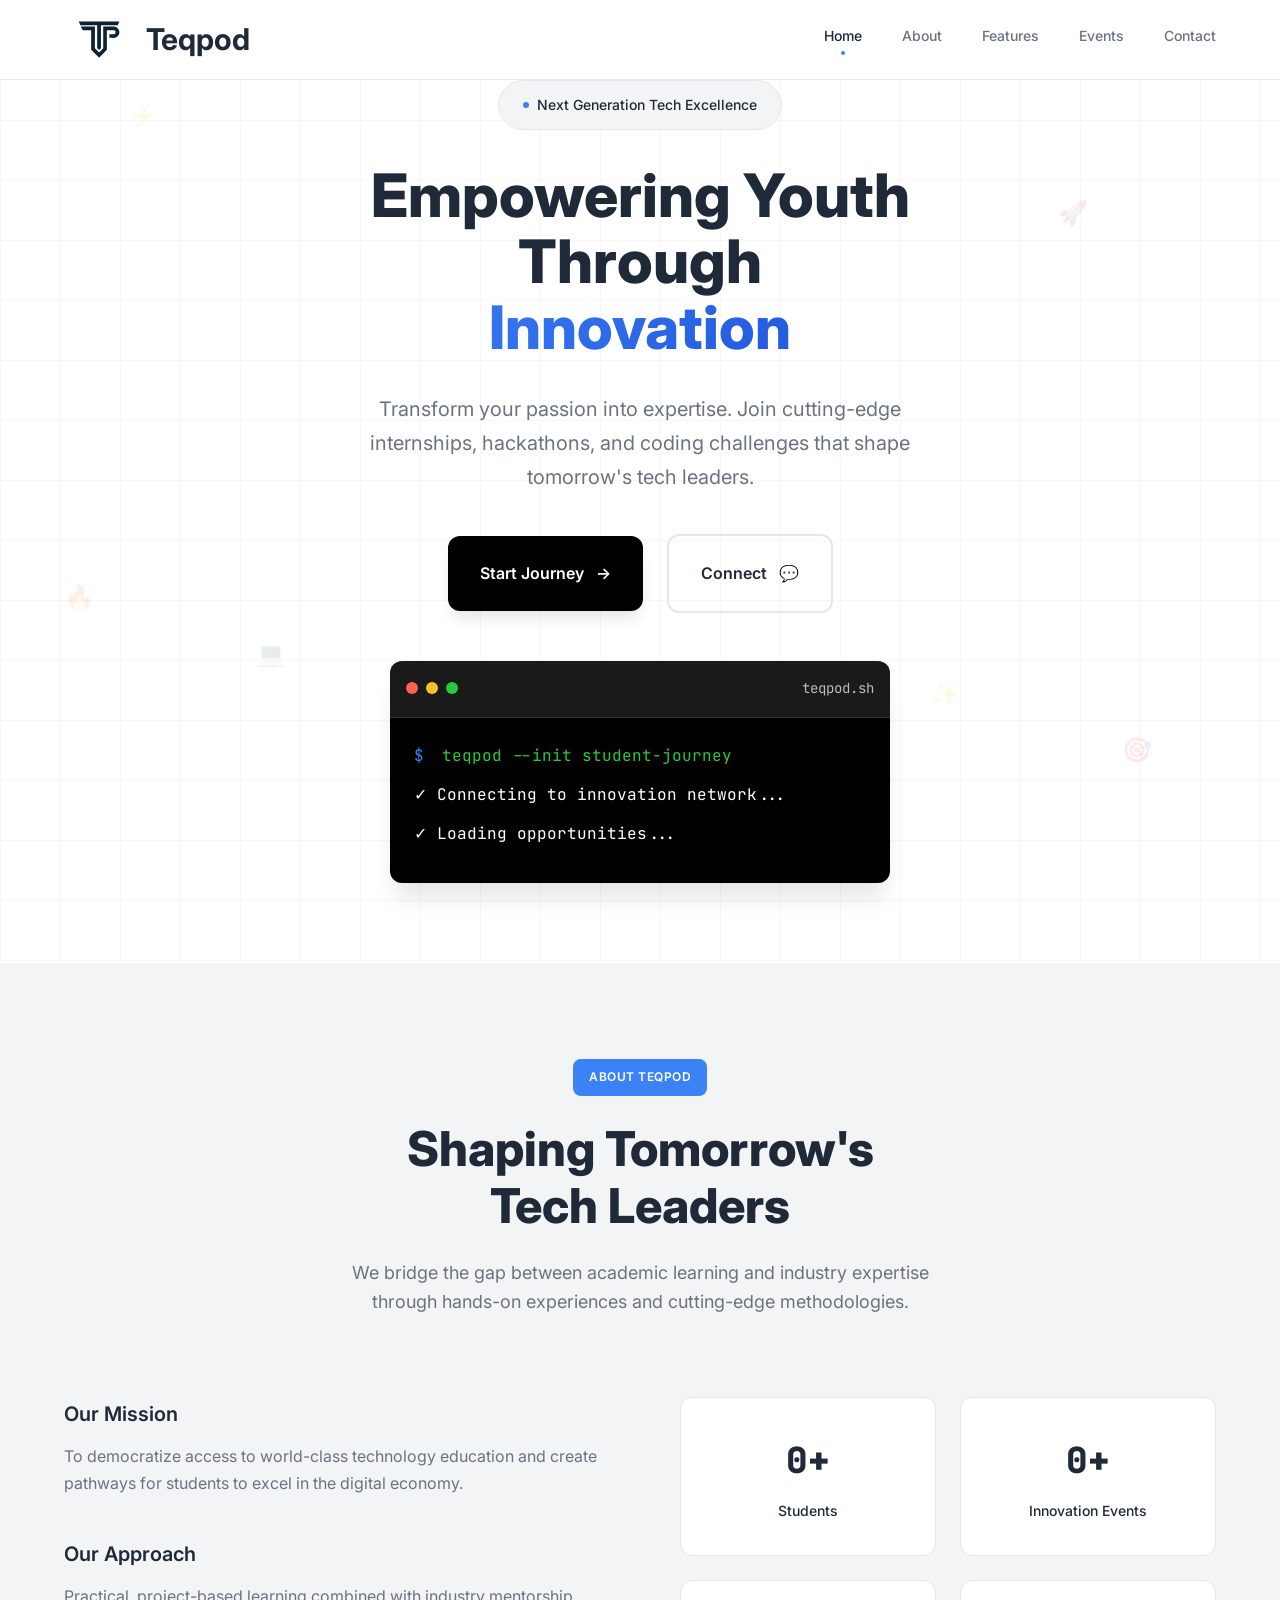
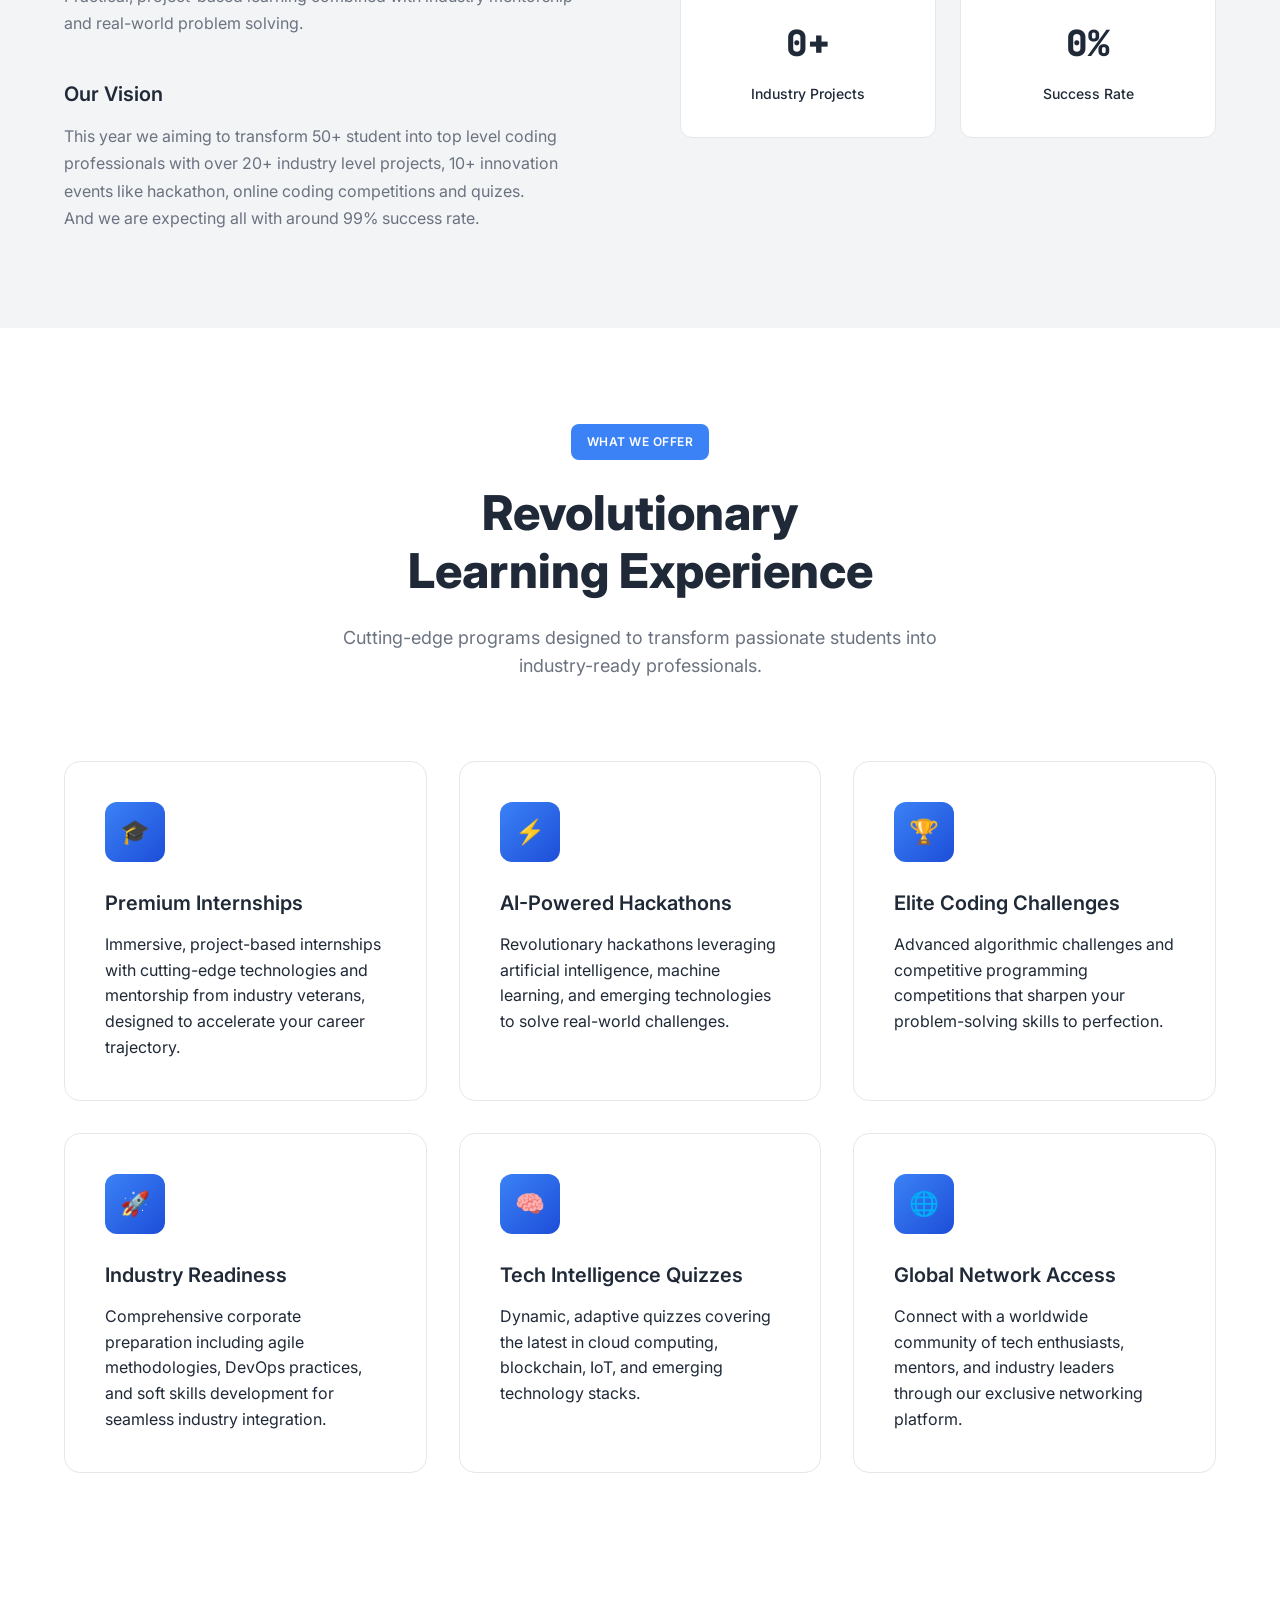
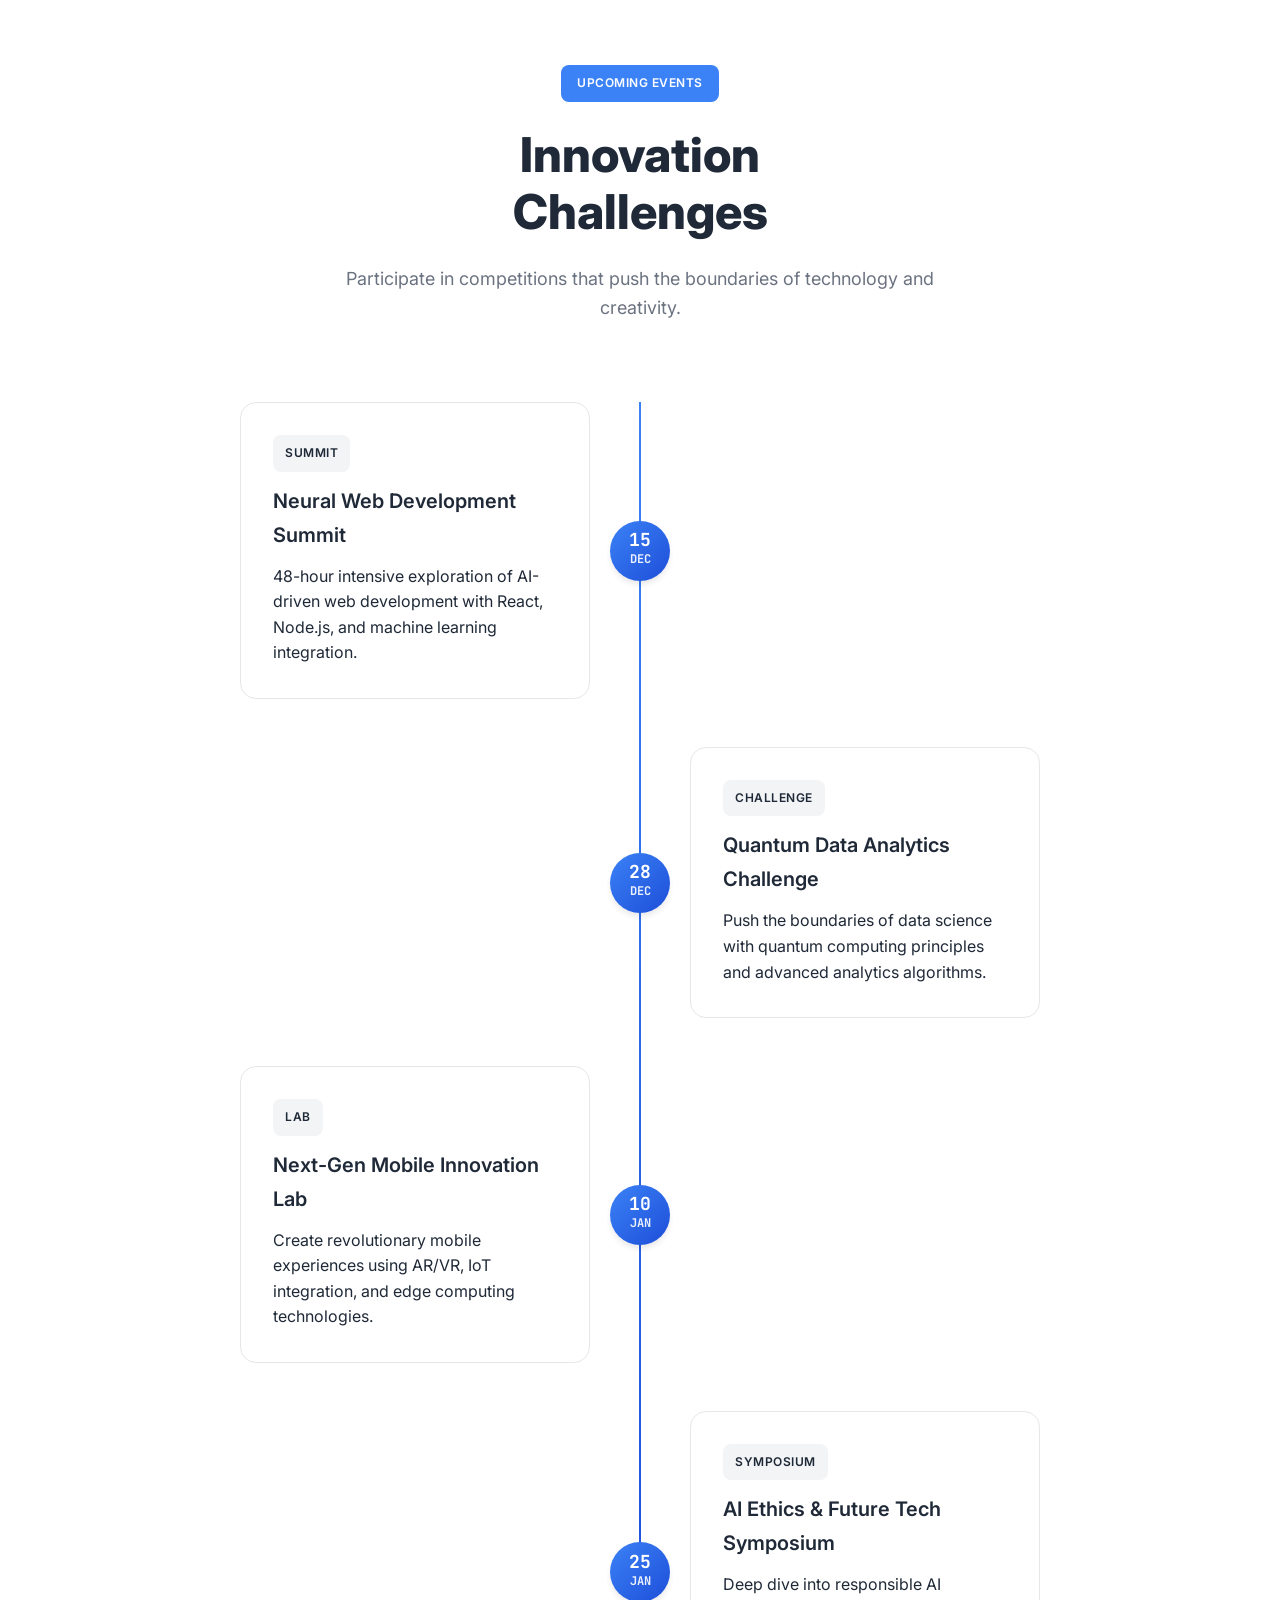
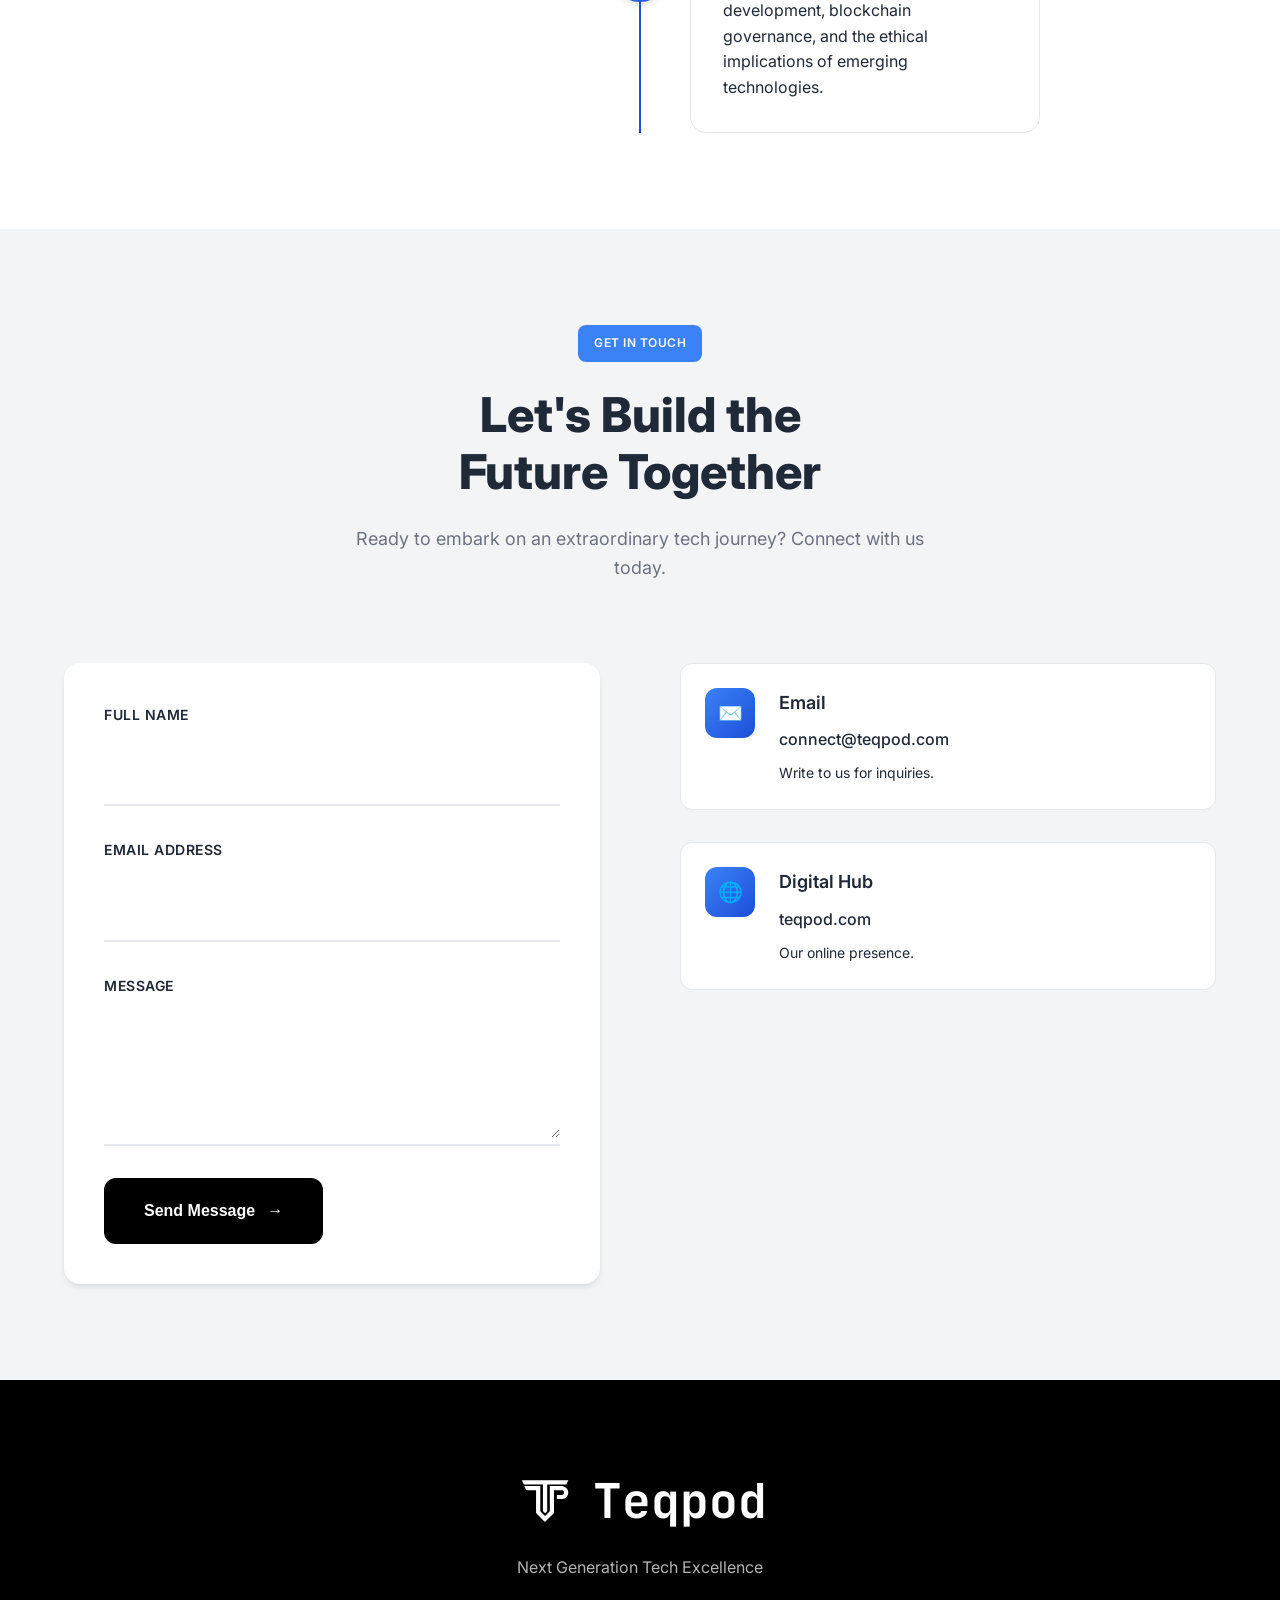
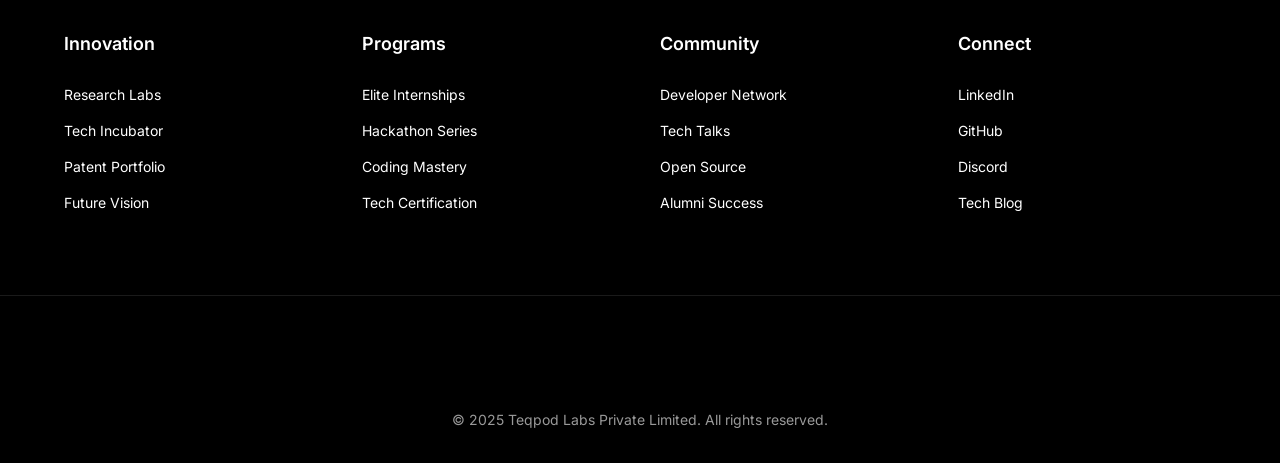
==== commit 2b6a56ec: "Website" ====
--- a/index.html
+++ b/index.html
@@ -1,35 +1,294 @@
-<!doctype html>
-<html lang="en">
-  <head>
-    <meta charset="UTF-8" />
-    <link rel="icon" type="image/svg+xml" href="/vite.svg" />
-    <meta name="viewport" content="width=device-width, initial-scale=1.0" />
-    
-    <title>TeqPod - Web Development Tools & Free Internships for Aspiring Developers</title>
-    
-    <meta name="description" content="TeqPod offers powerful web development tools and a free internship program for students and aspiring developers. Build modern apps and launch your tech career today." />
-    <meta name="keywords" content="TeqPod, web development tools, internships, free internship, developer tools, frontend tools, full stack internship, learn coding, React internship, JavaScript training" />
-    <meta name="author" content="TeqPod" />
-    <link rel="canonical" href="https://www.teqpod.com/" />
-
-    <meta property="og:type" content="website" />
-    <meta property="og:title" content="TeqPod - Web Development Tools & Free Internships" />
-    <meta property="og:description" content="Join TeqPod for professional web development tools and a free internship program that helps you grow your career in tech." />
-    <meta property="og:url" content="https://www.teqpod.com/" />
-    <meta property="og:image" content="https://www.teqpod.com/assets/teqpod-og-image.jpg" />
-
-    <meta name="twitter:card" content="summary_large_image" />
-    <meta name="twitter:title" content="TeqPod - Web Development Tools & Free Internships" />
-    <meta name="twitter:description" content="Learn, build, and launch your career with TeqPod's powerful tools and internship opportunities." />
-    <meta name="twitter:image" content="https://www.teqpod.com/assets/teqpod-twitter-image.jpg" />
-    <meta name="twitter:site" content="@teqpod" />
-
-    <link rel="apple-touch-icon" href="/vite.svg" />
-
-    <script type="module" crossorigin src="/assets/index-DnfS-0x-.js"></script>
-    <link rel="stylesheet" crossorigin href="/assets/index-Cri_q8qS.css">
-  </head>
-  <body>
-    <div id="root"></div>
-  </body>
-</html>
+<!DOCTYPE html>
+<html lang="en">
+<head>
+    <meta charset="UTF-8">
+    <meta name="viewport" content="width=device-width, initial-scale=1.0">
+    <title>Teqpod Labs - Next Generation Tech Excellence</title>
+    <meta name="description" content="Empowering youth through innovative technology education, internships, hackathons, and coding challenges.">
+    
+    <!-- Preconnect for performance -->
+    <link rel="preconnect" href="https://fonts.googleapis.com">
+    <link rel="preconnect" href="https://fonts.gstatic.com" crossorigin>
+
+    <!-- Favicon -->
+     <link rel="apple-touch-icon" sizes="180x180" href="./assets/favicon/apple-touch-icon.png">
+    <link rel="icon" type="image/png" sizes="32x32" href="./assets/favicon/favicon-32x32.png">
+    <link rel="icon" type="image/png" sizes="16x16" href="./assets/favicon/favicon-16x16.png">
+    <link rel="manifest" href="./assets/favicon/site.webmanifest">
+    
+    <!-- Optimized font loading -->
+    <link href="https://fonts.googleapis.com/css2?family=Inter:wght@300;400;500;600;700;800&family=JetBrains+Mono:wght@400;500;600&display=swap" rel="stylesheet">
+    
+    <!-- Main stylesheet -->
+    <link rel="stylesheet" href="./assets/css/styles.css">
+</head>
+<body>
+    <!-- Loading Screen -->
+    <div id="loading-screen" class="loading-screen">
+        <div class="loading-content">
+            <div class="loading-logo">
+                <img src="./assets/images/logo.svg" alt="">
+            </div>
+            <div class="loading-progress">
+                <div class="progress-bar"></div>
+            </div>
+            <div class="loading-text">Initializing Innovation...</div>
+        </div>
+    </div>
+
+    <!-- Navigation -->
+    <nav id="navbar" class="navbar">
+        <div class="nav-container">
+            <a href="#home" class="nav-logo">
+                <div class="logo-icon">
+                    <img src="./assets/images/logo.svg" alt="footer-brand" srcset="">
+                </div>
+                <span class="logo-name">Teqpod</span>
+            </a>
+            
+            <div id="nav-menu" class="nav-menu">
+                <a href="#home" class="nav-link" data-section="home">
+                    <span class="nav-text">Home</span>
+                    <div class="nav-indicator"></div>
+                </a>
+                <a href="#about" class="nav-link" data-section="about">
+                    <span class="nav-text">About</span>
+                    <div class="nav-indicator"></div>
+                </a>
+                <a href="#features" class="nav-link" data-section="features">
+                    <span class="nav-text">Features</span>
+                    <div class="nav-indicator"></div>
+                </a>
+                <a href="#events" class="nav-link" data-section="events">
+                    <span class="nav-text">Events</span>
+                    <div class="nav-indicator"></div>
+                </a>
+                <a href="#contact" class="nav-link" data-section="contact">
+                    <span class="nav-text">Contact</span>
+                    <div class="nav-indicator"></div>
+                </a>
+            </div>
+            
+            <button id="mobile-menu-toggle" class="mobile-menu-toggle" aria-label="Toggle navigation">
+                <div class="hamburger-line"></div>
+                <div class="hamburger-line"></div>
+                <div class="hamburger-line"></div>
+            </button>
+        </div>
+    </nav>
+
+    <!-- Hero Section -->
+    <section id="home" class="hero-section">
+        <div class="hero-background">
+            <div id="hero-grid" class="hero-grid"></div>
+            <div id="floating-elements" class="floating-elements"></div>
+        </div>
+        
+        <div class="hero-content">
+            <div class="hero-badge">
+                <span class="badge-dot"></span>
+                <span class="badge-text">Next Generation Tech Excellence</span>
+            </div>
+            
+            <h1 class="hero-title">
+                <span class="title-line">Empowering Youth</span>
+                <span class="title-line">Through</span>
+                <span class="title-line title-highlight">Innovation</span>
+            </h1>
+            
+            <p class="hero-subtitle">
+                Transform your passion into expertise. Join cutting-edge internships, 
+                hackathons, and coding challenges that shape tomorrow's tech leaders.
+            </p>
+            
+            <div class="hero-actions">
+                <a href="#features" class="cta-primary">
+                    <span class="cta-text">Start Journey</span>
+                    <div class="cta-arrow">→</div>
+                </a>
+                <a href="#contact" class="cta-secondary">
+                    <span class="cta-text">Connect</span>
+                    <div class="cta-icon">💬</div>
+                </a>
+            </div>
+            
+            <div class="hero-terminal">
+                <div class="terminal-header">
+                    <div class="terminal-dots">
+                        <span class="dot dot-red"></span>
+                        <span class="dot dot-yellow"></span>
+                        <span class="dot dot-green"></span>
+                    </div>
+                    <div class="terminal-title">teqpod.sh</div>
+                </div>
+                <div class="terminal-body">
+                    <div class="terminal-line">
+                        <span class="prompt">$</span>
+                        <span class="command">teqpod --init student-journey</span>
+                    </div>
+                    <div id="terminal-output" class="terminal-output"></div>
+                </div>
+            </div>
+        </div>
+    </section>
+
+    <!-- About Section -->
+    <section id="about" class="about-section">
+        <div class="section-container">
+            <div class="section-header">
+                <div class="section-tag">About Teqpod</div>
+                <h2 class="section-title">Shaping Tomorrow's<br>Tech Leaders</h2>
+                <p class="section-subtitle">
+                    We bridge the gap between academic learning and industry expertise 
+                    through hands-on experiences and cutting-edge methodologies.
+                </p>
+            </div>
+            
+            <div class="about-content">
+                <div class="about-text">
+                    <div class="text-block">
+                        <h3>Our Mission</h3>
+                        <p>To democratize access to world-class technology education and create pathways for students to excel in the digital economy.</p>
+                    </div>
+                    <div class="text-block">
+                        <h3>Our Approach</h3>
+                        <p>Practical, project-based learning combined with industry mentorship and real-world problem solving.</p>
+                    </div>
+                    <div class="text-block">
+                        <h3>Our Vision</h3>
+                        <p>This year we aiming to transform 50+ student into top level coding professionals with over 20+ industry level projects, 10+ innovation events like hackathon, online coding competitions and quizes.</p>
+                        <p>And we are expecting all with around 99% success rate.</p>
+                    </div>
+                </div>
+                
+                <div id="stats-grid" class="stats-grid">
+                    <!-- Stats will be populated by JavaScript -->
+                </div>
+            </div>
+        </div>
+    </section>
+
+    <!-- Features Section -->
+    <section id="features" class="features-section">
+        <div class="section-container">
+            <div class="section-header">
+                <div class="section-tag">What We Offer</div>
+                <h2 class="section-title">Revolutionary<br>Learning Experience</h2>
+                <p class="section-subtitle">
+                    Cutting-edge programs designed to transform passionate students 
+                    into industry-ready professionals.
+                </p>
+            </div>
+            
+            <div id="features-grid" class="features-grid">
+                <!-- Features will be populated by JavaScript -->
+            </div>
+        </div>
+    </section>
+
+    <!-- Events Section -->
+    <section id="events" class="events-section">
+        <div class="section-container">
+            <div class="section-header">
+                <div class="section-tag">Upcoming Events</div>
+                <h2 class="section-title">Innovation<br>Challenges</h2>
+                <p class="section-subtitle">
+                    Participate in competitions that push the boundaries of 
+                    technology and creativity.
+                </p>
+            </div>
+            
+            <div id="events-timeline" class="events-timeline">
+                <div class="timeline-line"></div>
+                <div id="events-container" class="events-container">
+                    <!-- Events will be populated by JavaScript -->
+                </div>
+            </div>
+        </div>
+    </section>
+
+    <!-- Contact Section -->
+    <section id="contact" class="contact-section">
+        <div class="section-container">
+            <div class="section-header">
+                <div class="section-tag">Get In Touch</div>
+                <h2 class="section-title">Let's Build the<br>Future Together</h2>
+                <p class="section-subtitle">
+                    Ready to embark on an extraordinary tech journey? 
+                    Connect with us today.
+                </p>
+            </div>
+            
+            <div class="contact-content">
+                <div class="contact-form-container">
+                    <form id="contact-form" class="contact-form">
+                        <div class="form-group">
+                            <label for="name" class="form-label">Full Name</label>
+                            <input type="text" id="name" name="name" class="form-input" required>
+                            <div class="form-line"></div>
+                        </div>
+                        
+                        <div class="form-group">
+                            <label for="email" class="form-label">Email Address</label>
+                            <input type="email" id="email" name="email" class="form-input" required>
+                            <div class="form-line"></div>
+                        </div>
+                        
+                        <div class="form-group">
+                            <label for="message" class="form-label">Message</label>
+                            <textarea id="message" name="message" class="form-input form-textarea" rows="4" required></textarea>
+                            <div class="form-line"></div>
+                        </div>
+                        
+                        <button type="submit" class="form-submit">
+                            <span class="submit-text">Send Message</span>
+                            <div class="submit-arrow">→</div>
+                        </button>
+                    </form>
+                </div>
+                
+                <div id="contact-info" class="contact-info">
+                    <!-- Contact info will be populated by JavaScript -->
+                </div>
+            </div>
+        </div>
+    </section>
+
+    <!-- Footer -->
+    <footer class="footer">
+        <div class="footer-container">
+            <div class="footer-brand">
+                <div class="footer-logo">
+                    <img src="./assets/images/logo--white.svg" alt="">
+                    <span class="logo-text">Teqpod</span>
+                </div>
+                <p class="footer-tagline">Next Generation Tech Excellence</p>
+            </div>
+            
+            <div id="footer-links" class="footer-links">
+                <!-- Footer links will be populated by JavaScript -->
+            </div>
+        </div>
+        
+        <div class="footer-bottom">
+            <div class="footer-container">
+                <p class="footer-copyright">
+                    © 2025 Teqpod Labs Private Limited. All rights reserved.
+                </p>
+            </div>
+        </div>
+    </footer>
+
+    <!-- Custom cursor (desktop only) -->
+    <div id="cursor" class="cursor">
+        <div class="cursor-dot"></div>
+        <div class="cursor-ring"></div>
+    </div>
+
+    <!-- Scripts -->
+    <script src="./assets/js/dom-manager.js"></script>
+    <script src="./assets/js/animations.js"></script>
+    <script src="./assets/js/components.js"></script>
+    <script src="./assets/js/app.js"></script>
+</body>
+</html>
--- a/assets/css/styles.css
+++ b/assets/css/styles.css
@@ -0,0 +1,1669 @@
+/* TEQPOD LABS - COMPLETE WORKING CSS */
+
+/* ============================================
+   CSS CUSTOM PROPERTIES
+   ============================================ */
+
+:root {
+  /* Colors */
+  --color-primary: #000000;
+  --color-secondary: #ffffff;
+  --color-accent: #3b82f6;
+  --color-text: #1f2937;
+  --color-text-light: #6b7280;
+  --color-text-lighter: #9ca3af;
+  --color-border: #e5e7eb;
+  --color-border-light: #f3f4f6;
+  --color-success: #10b981;
+  --color-error: #ef4444;
+  
+  /* Gradients */
+  --gradient-primary: linear-gradient(135deg, #667eea 0%, #764ba2 100%);
+  --gradient-accent: linear-gradient(135deg, #3b82f6 0%, #1d4ed8 100%);
+  --gradient-text: linear-gradient(135deg, #1f2937 0%, #374151 100%);
+  
+  /* Typography */
+  --font-primary: 'Inter', -apple-system, BlinkMacSystemFont, sans-serif;
+  --font-mono: 'JetBrains Mono', 'Consolas', monospace;
+  
+  /* Font Weights */
+  --font-light: 300;
+  --font-regular: 400;
+  --font-medium: 500;
+  --font-semibold: 600;
+  --font-bold: 700;
+  --font-extrabold: 800;
+  
+  /* Font Sizes */
+  --text-xs: 0.75rem;
+  --text-sm: 0.875rem;
+  --text-base: 1rem;
+  --text-lg: 1.125rem;
+  --text-xl: 1.25rem;
+  --text-2xl: 1.5rem;
+  --text-3xl: 1.875rem;
+  --text-4xl: 2.25rem;
+  --text-5xl: 3rem;
+  --text-6xl: 3.75rem;
+  
+  /* Spacing */
+  --space-xs: 0.5rem;
+  --space-sm: 0.75rem;
+  --space-md: 1rem;
+  --space-lg: 1.5rem;
+  --space-xl: 2rem;
+  --space-2xl: 2.5rem;
+  --space-3xl: 3rem;
+  --space-4xl: 4rem;
+  --space-5xl: 5rem;
+  --space-6xl: 6rem;
+  
+  /* Layout */
+  --max-width: 1200px;
+  --header-height: 80px;
+  --border-radius: 8px;
+  --border-radius-lg: 12px;
+  --border-radius-xl: 16px;
+  
+  /* Shadows */
+  --shadow-sm: 0 1px 2px 0 rgba(0, 0, 0, 0.05);
+  --shadow-md: 0 4px 6px -1px rgba(0, 0, 0, 0.1);
+  --shadow-lg: 0 10px 15px -3px rgba(0, 0, 0, 0.1);
+  --shadow-xl: 0 20px 25px -5px rgba(0, 0, 0, 0.1);
+  
+  /* Transitions */
+  --transition-fast: 0.15s ease;
+  --transition-base: 0.2s ease;
+  --transition-slow: 0.3s ease;
+  
+  /* Z-indexes */
+  --z-nav: 1000;
+  --z-modal: 2000;
+  --z-tooltip: 3000;
+  --z-loading: 9000;
+  --z-cursor: 9999;
+}
+
+/* ============================================
+   RESET & BASE STYLES
+   ============================================ */
+
+*, *::before, *::after {
+  box-sizing: border-box;
+  margin: 0;
+  padding: 0;
+}
+
+html {
+  scroll-behavior: smooth;
+  scroll-padding-top: var(--header-height);
+}
+
+body {
+  font-family: var(--font-primary);
+  font-size: var(--text-base);
+  line-height: 1.7;
+  color: var(--color-text);
+  background-color: var(--color-secondary);
+  overflow-x: hidden;
+  -webkit-font-smoothing: antialiased;
+  -moz-osx-font-smoothing: grayscale;
+}
+
+/* ============================================
+   LOADING SCREEN
+   ============================================ */
+
+.loading-screen {
+  position: fixed;
+  top: 0;
+  left: 0;
+  width: 100%;
+  height: 100%;
+  background: var(--color-secondary);
+  display: flex;
+  align-items: center;
+  justify-content: center;
+  z-index: var(--z-loading);
+  transition: opacity 0.5s ease, visibility 0.5s ease;
+}
+
+.loading-screen.hidden {
+  opacity: 0;
+  visibility: hidden;
+}
+
+.loading-content {
+  text-align: center;
+  max-width: 300px;
+}
+
+.loading-logo {
+  font-family: var(--font-mono);
+  font-size: var(--text-3xl);
+  font-weight: var(--font-semibold);
+  color: var(--color-text);
+  margin-bottom: var(--space-lg);
+}
+
+.logo-bracket {
+  color: var(--color-accent);
+  font-weight: var(--font-bold);
+}
+
+.logo-text {
+  margin: 0 var(--space-xs);
+}
+
+.loading-progress {
+  width: 100%;
+  height: 2px;
+  background: var(--color-border);
+  border-radius: 2px;
+  overflow: hidden;
+  margin-bottom: var(--space-md);
+}
+
+.progress-bar {
+  height: 100%;
+  background: var(--gradient-accent);
+  width: 0;
+  animation: loading-progress 2s ease-in-out forwards;
+}
+
+@keyframes loading-progress {
+  to { width: 100%; }
+}
+
+.loading-text {
+  font-size: var(--text-sm);
+  color: var(--color-text-light);
+  font-weight: var(--font-medium);
+}
+
+/* ============================================
+   NAVIGATION
+   ============================================ */
+
+.navbar {
+  position: fixed;
+  top: 0;
+  left: 0;
+  right: 0;
+  height: var(--header-height);
+  background: rgba(255, 255, 255, 0.9);
+  backdrop-filter: blur(20px);
+  border-bottom: 1px solid var(--color-border);
+  z-index: var(--z-nav);
+  transition: all var(--transition-base);
+}
+
+.navbar.scrolled {
+  background: rgba(255, 255, 255, 0.95);
+  box-shadow: var(--shadow-sm);
+}
+
+.nav-container {
+  max-width: var(--max-width);
+  margin: 0 auto;
+  height: 100%;
+  display: flex;
+  align-items: center;
+  justify-content: space-between;
+  padding: 0 var(--space-lg);
+}
+
+.nav-logo {
+  display: flex;
+  align-items: center;
+  gap: var(--space-sm);
+  text-decoration: none;
+  color: var(--color-text);
+  font-weight: var(--font-semibold);
+  transition: transform var(--transition-fast);
+}
+
+.nav-logo:hover {
+  transform: translateY(-1px);
+}
+
+.logo-icon {
+  display: flex;
+  width: 70px;
+  font-family: var(--font-mono);
+  font-size: var(--text-lg);
+  font-weight: var(--font-bold);
+}
+
+.logo-name {
+  font-size: var(--text-3xl);
+  font-weight: var(--font-bold);
+}
+
+.nav-menu {
+  display: flex;
+  align-items: center;
+  gap: var(--space-2xl);
+}
+
+.nav-link {
+  position: relative;
+  text-decoration: none;
+  color: var(--color-text-light);
+  font-weight: var(--font-medium);
+  font-size: var(--text-sm);
+  transition: color var(--transition-base);
+  display: flex;
+  flex-direction: column;
+  align-items: center;
+  gap: 4px;
+}
+
+.nav-link:hover,
+.nav-link.active {
+  color: var(--color-text);
+}
+
+.nav-indicator {
+  width: 4px;
+  height: 4px;
+  border-radius: 50%;
+  background: var(--color-accent);
+  transform: scale(0);
+  transition: transform var(--transition-base);
+}
+
+.nav-link:hover .nav-indicator,
+.nav-link.active .nav-indicator {
+  transform: scale(1);
+}
+
+.mobile-menu-toggle {
+  display: none;
+  flex-direction: column;
+  gap: 4px;
+  background: none;
+  border: none;
+  cursor: pointer;
+  padding: var(--space-xs);
+}
+
+.hamburger-line {
+  width: 24px;
+  height: 2px;
+  background: var(--color-text);
+  transition: all var(--transition-base);
+}
+
+.mobile-menu-toggle.active .hamburger-line:nth-child(1) {
+  transform: rotate(45deg) translate(5px, 5px);
+}
+
+.mobile-menu-toggle.active .hamburger-line:nth-child(2) {
+  opacity: 0;
+}
+
+.mobile-menu-toggle.active .hamburger-line:nth-child(3) {
+  transform: rotate(-45deg) translate(7px, -6px);
+}
+
+/* ============================================
+   HERO SECTION
+   ============================================ */
+
+.hero-section {
+  min-height: 100vh;
+  display: flex;
+  align-items: center;
+  justify-content: center;
+  position: relative;
+  overflow: hidden;
+  padding: var(--header-height) var(--space-lg) var(--space-5xl);
+}
+
+.hero-background {
+  position: absolute;
+  top: 0;
+  left: 0;
+  right: 0;
+  bottom: 0;
+  z-index: -1;
+}
+
+.hero-grid {
+  position: absolute;
+  top: 0;
+  left: 0;
+  right: 0;
+  bottom: 0;
+  background-image: 
+    linear-gradient(var(--color-border) 1px, transparent 1px),
+    linear-gradient(90deg, var(--color-border) 1px, transparent 1px);
+  background-size: 60px 60px;
+  opacity: 0.3;
+  animation: grid-float 20s ease-in-out infinite;
+}
+
+@keyframes grid-float {
+  0%, 100% { transform: translate(0, 0); }
+  50% { transform: translate(-30px, -30px); }
+}
+
+.floating-elements {
+  position: absolute;
+  top: 0;
+  left: 0;
+  right: 0;
+  bottom: 0;
+  pointer-events: none;
+}
+
+.floating-element {
+  position: absolute;
+  font-size: var(--text-2xl);
+  opacity: 0.1;
+  animation: float-element 8s ease-in-out infinite;
+}
+
+@keyframes float-element {
+  0%, 100% { transform: translateY(0px) rotate(0deg); }
+  33% { transform: translateY(-20px) rotate(5deg); }
+  66% { transform: translateY(10px) rotate(-5deg); }
+}
+
+.hero-content {
+  max-width: 800px;
+  text-align: center;
+  z-index: 1;
+}
+
+.hero-badge {
+  display: inline-flex;
+  align-items: center;
+  gap: var(--space-xs);
+  padding: var(--space-sm) var(--space-lg);
+  background: var(--color-border-light);
+  border: 1px solid var(--color-border);
+  border-radius: 50px;
+  font-size: var(--text-sm);
+  font-weight: var(--font-medium);
+  margin-bottom: var(--space-xl);
+  opacity: 0;
+  animation: fade-up 0.8s ease 0.2s forwards;
+}
+
+.badge-dot {
+  width: 6px;
+  height: 6px;
+  background: var(--color-accent);
+  border-radius: 50%;
+  animation: pulse-dot 2s ease-in-out infinite;
+}
+
+@keyframes pulse-dot {
+  0%, 100% { opacity: 1; transform: scale(1); }
+  50% { opacity: 0.5; transform: scale(1.2); }
+}
+
+.hero-title {
+  font-size: clamp(var(--text-4xl), 6vw, var(--text-6xl));
+  font-weight: var(--font-extrabold);
+  line-height: 1.1;
+  margin-bottom: var(--space-xl);
+  color: var(--color-text);
+}
+
+.title-line {
+  display: block;
+  opacity: 0;
+  animation: fade-up 0.8s ease forwards;
+}
+
+.title-line:nth-child(1) { animation-delay: 0.4s; }
+.title-line:nth-child(2) { animation-delay: 0.6s; }
+.title-line:nth-child(3) { animation-delay: 0.8s; }
+
+.title-highlight {
+  background: var(--gradient-accent);
+  -webkit-background-clip: text;
+  -webkit-text-fill-color: transparent;
+  background-clip: text;
+}
+
+.hero-subtitle {
+  font-size: var(--text-xl);
+  color: var(--color-text-light);
+  margin-bottom: var(--space-2xl);
+  max-width: 600px;
+  margin-left: auto;
+  margin-right: auto;
+  opacity: 0;
+  animation: fade-up 0.8s ease 1s forwards;
+}
+
+.hero-actions {
+  display: flex;
+  align-items: center;
+  justify-content: center;
+  gap: var(--space-lg);
+  margin-bottom: var(--space-3xl);
+  opacity: 0;
+  animation: fade-up 0.8s ease 1.2s forwards;
+}
+
+.cta-primary,
+.cta-secondary {
+  display: inline-flex;
+  align-items: center;
+  gap: var(--space-sm);
+  padding: var(--space-lg) var(--space-xl);
+  border-radius: var(--border-radius-lg);
+  text-decoration: none;
+  font-weight: var(--font-semibold);
+  transition: all var(--transition-base);
+  position: relative;
+  overflow: hidden;
+}
+
+.cta-primary {
+  background: var(--color-primary);
+  color: var(--color-secondary);
+  box-shadow: var(--shadow-lg);
+}
+
+.cta-primary:hover {
+  transform: translateY(-2px);
+  box-shadow: var(--shadow-xl);
+}
+
+.cta-secondary {
+  background: transparent;
+  color: var(--color-text);
+  border: 2px solid var(--color-border);
+}
+
+.cta-secondary:hover {
+  background: var(--color-border-light);
+  border-color: var(--color-accent);
+  transform: translateY(-2px);
+}
+
+.hero-terminal {
+  max-width: 500px;
+  margin: 0 auto;
+  background: var(--color-primary);
+  border-radius: var(--border-radius-lg);
+  overflow: hidden;
+  box-shadow: var(--shadow-xl);
+  opacity: 0;
+  animation: fade-up 0.8s ease 1.4s forwards;
+}
+
+.terminal-header {
+  display: flex;
+  align-items: center;
+  justify-content: space-between;
+  padding: var(--space-md);
+  background: rgba(255, 255, 255, 0.1);
+  border-bottom: 1px solid rgba(255, 255, 255, 0.1);
+}
+
+.terminal-dots {
+  display: flex;
+  gap: var(--space-xs);
+}
+
+.dot {
+  width: 12px;
+  height: 12px;
+  border-radius: 50%;
+}
+
+.dot-red { background: #ff5f56; }
+.dot-yellow { background: #ffbd2e; }
+.dot-green { background: #27ca3f; }
+
+.terminal-title {
+  font-family: var(--font-mono);
+  font-size: var(--text-sm);
+  color: var(--color-secondary);
+  opacity: 0.7;
+}
+
+.terminal-body {
+  text-align: left;
+  padding: var(--space-lg);
+  font-family: var(--font-mono);
+  color: var(--color-secondary);
+}
+
+.terminal-line {
+  margin-bottom: var(--space-sm);
+  color: var(--color-secondary);
+}
+
+.terminal-line.success {
+  color: #27ca3f;
+}
+
+.prompt {
+  color: var(--color-accent);
+  margin-right: var(--space-xs);
+}
+
+.command {
+  color: #27ca3f;
+}
+
+.terminal-output {
+  min-height: 40px;
+}
+
+.terminal-cursor {
+  display: inline-block;
+  background: var(--color-secondary);
+  width: 8px;
+  height: 1em;
+  margin-left: 4px;
+  animation: cursor-blink 1s infinite;
+}
+
+@keyframes cursor-blink {
+  0%, 50% { opacity: 1; }
+  51%, 100% { opacity: 0; }
+}
+
+@keyframes fade-up {
+  from {
+    opacity: 0;
+    transform: translateY(30px);
+  }
+  to {
+    opacity: 1;
+    transform: translateY(0);
+  }
+}
+
+/* ============================================
+   SECTIONS
+   ============================================ */
+
+.section-container {
+  max-width: var(--max-width);
+  margin: 0 auto;
+  padding: 0 var(--space-lg);
+}
+
+.about-section,
+.features-section,
+.events-section,
+.contact-section {
+  padding: var(--space-6xl) 0;
+}
+
+.about-section {
+  background: var(--color-border-light);
+}
+
+.section-header {
+  text-align: center;
+  margin-bottom: var(--space-5xl);
+}
+
+.section-tag {
+  display: inline-block;
+  padding: var(--space-xs) var(--space-md);
+  background: var(--color-accent);
+  color: var(--color-secondary);
+  border-radius: var(--border-radius);
+  font-size: var(--text-xs);
+  font-weight: var(--font-semibold);
+  text-transform: uppercase;
+  letter-spacing: 0.5px;
+  margin-bottom: var(--space-lg);
+}
+
+.section-title {
+  font-size: clamp(var(--text-3xl), 5vw, var(--text-5xl));
+  font-weight: var(--font-extrabold);
+  line-height: 1.2;
+  margin-bottom: var(--space-lg);
+  color: var(--color-text);
+}
+
+.section-subtitle {
+  font-size: var(--text-lg);
+  color: var(--color-text-light);
+  max-width: 600px;
+  margin: 0 auto;
+  line-height: 1.6;
+}
+
+/* ============================================
+   ABOUT SECTION
+   ============================================ */
+
+.about-content {
+  display: grid;
+  grid-template-columns: 1fr 1fr;
+  gap: var(--space-5xl);
+  align-items: start;
+}
+
+.about-text {
+  display: flex;
+  flex-direction: column;
+  gap: var(--space-2xl);
+}
+
+.text-block h3 {
+  font-size: var(--text-xl);
+  font-weight: var(--font-semibold);
+  margin-bottom: var(--space-sm);
+  color: var(--color-text);
+}
+
+.text-block p {
+  color: var(--color-text-light);
+  line-height: 1.7;
+}
+
+.stats-grid {
+  display: grid;
+  grid-template-columns: 1fr 1fr;
+  gap: var(--space-lg);
+}
+
+.stat-card {
+  text-align: center;
+  padding: var(--space-xl);
+  background: var(--color-secondary);
+  border: 1px solid var(--color-border);
+  border-radius: var(--border-radius-lg);
+  transition: all var(--transition-base);
+}
+
+.stat-card:hover {
+  transform: translateY(-4px);
+  box-shadow: var(--shadow-lg);
+}
+
+.stat-number {
+  font-size: var(--text-4xl);
+  font-weight: var(--font-extrabold);
+  color: var(--color-accent);
+  display: block;
+  margin-bottom: var(--space-xs);
+  font-family: var(--font-mono);
+}
+
+.stat-label {
+  font-size: var(--text-sm);
+  color: var(--color-text-light);
+  font-weight: var(--font-medium);
+}
+
+/* ============================================
+   FEATURES SECTION
+   ============================================ */
+
+.features-grid {
+  display: grid;
+  grid-template-columns: repeat(auto-fit, minmax(350px, 1fr));
+  gap: var(--space-xl);
+}
+
+.feature-card {
+  padding: var(--space-2xl);
+  background: var(--color-secondary);
+  border: 1px solid var(--color-border);
+  border-radius: var(--border-radius-xl);
+  transition: all var(--transition-slow);
+  position: relative;
+  overflow: hidden;
+}
+
+.feature-card::before {
+  content: '';
+  position: absolute;
+  top: 0;
+  left: -100%;
+  width: 100%;
+  height: 100%;
+  background: linear-gradient(90deg, transparent, rgba(59, 130, 246, 0.05), transparent);
+  transition: left 0.6s ease;
+}
+
+.feature-card:hover::before {
+  left: 100%;
+}
+
+.feature-card:hover {
+  transform: translateY(-8px);
+  box-shadow: var(--shadow-xl);
+  border-color: var(--color-accent);
+}
+
+.feature-icon {
+  width: 60px;
+  height: 60px;
+  background: var(--gradient-accent);
+  border-radius: var(--border-radius-lg);
+  display: flex;
+  align-items: center;
+  justify-content: center;
+  font-size: var(--text-2xl);
+  margin-bottom: var(--space-lg);
+  position: relative;
+  color: var(--color-secondary);
+}
+
+.feature-title {
+  font-size: var(--text-xl);
+  font-weight: var(--font-semibold);
+  margin-bottom: var(--space-sm);
+  color: var(--color-text);
+}
+
+.feature-description {
+  color: var(--color-text-light);
+  line-height: 1.6;
+}
+
+/* ============================================
+   EVENTS SECTION
+   ============================================ */
+
+.events-timeline {
+  position: relative;
+  max-width: 800px;
+  margin: 0 auto;
+}
+
+.timeline-line {
+  position: absolute;
+  left: 50%;
+  top: 0;
+  bottom: 0;
+  width: 2px;
+  background: var(--color-border);
+  transform: translateX(-50%);
+}
+
+.timeline-line::before {
+  content: '';
+  position: absolute;
+  top: 0;
+  left: 0;
+  width: 100%;
+  height: 0;
+  background: var(--gradient-accent);
+  animation: timeline-progress 2s ease-out forwards;
+}
+
+@keyframes timeline-progress {
+  to { height: 100%; }
+}
+
+.events-container {
+  display: flex;
+  flex-direction: column;
+  gap: var(--space-3xl);
+}
+
+.event-item {
+  display: flex;
+  align-items: center;
+  position: relative;
+}
+
+.event-item:nth-child(even) {
+  flex-direction: row-reverse;
+}
+
+.event-content {
+  flex: 1;
+  max-width: 350px;
+}
+
+.event-card {
+  background: var(--color-secondary);
+  border: 1px solid var(--color-border);
+  border-radius: var(--border-radius-xl);
+  padding: var(--space-xl);
+  position: relative;
+  transition: all var(--transition-base);
+}
+
+.event-card:hover {
+  transform: scale(1.02);
+  box-shadow: var(--shadow-lg);
+  border-color: var(--color-accent);
+}
+
+.event-date {
+  position: absolute;
+  left: 50%;
+  top: 50%;
+  transform: translate(-50%, -50%);
+  width: 60px;
+  height: 60px;
+  background: var(--gradient-accent);
+  border-radius: 50%;
+  display: flex;
+  flex-direction: column;
+  align-items: center;
+  justify-content: center;
+  color: var(--color-secondary);
+  font-family: var(--font-mono);
+  font-weight: var(--font-bold);
+  box-shadow: var(--shadow-md);
+  z-index: 2;
+}
+
+.event-day {
+  font-size: var(--text-lg);
+  line-height: 1;
+}
+
+.event-month {
+  font-size: var(--text-xs);
+  opacity: 0.9;
+}
+
+.event-type {
+  display: inline-block;
+  padding: var(--space-xs) var(--space-sm);
+  background: var(--color-border-light);
+  color: var(--color-accent);
+  border-radius: var(--border-radius);
+  font-size: var(--text-xs);
+  font-weight: var(--font-semibold);
+  text-transform: uppercase;
+  letter-spacing: 0.5px;
+  margin-bottom: var(--space-sm);
+}
+
+.event-title {
+  font-size: var(--text-xl);
+  font-weight: var(--font-semibold);
+  margin-bottom: var(--space-sm);
+  color: var(--color-text);
+}
+
+.event-description {
+  color: var(--color-text-light);
+  line-height: 1.6;
+}
+
+/* ============================================
+   CONTACT SECTION
+   ============================================ */
+
+.contact-section {
+  background: var(--color-border-light);
+}
+
+.contact-content {
+  display: grid;
+  grid-template-columns: 1fr 1fr;
+  gap: var(--space-5xl);
+}
+
+.contact-form-container {
+  background: var(--color-secondary);
+  padding: var(--space-2xl);
+  border-radius: var(--border-radius-xl);
+  box-shadow: var(--shadow-md);
+}
+
+.contact-form {
+  display: flex;
+  flex-direction: column;
+  gap: var(--space-xl);
+}
+
+.form-group {
+  position: relative;
+}
+
+.form-label {
+  display: block;
+  font-size: var(--text-sm);
+  font-weight: var(--font-semibold);
+  color: var(--color-text);
+  margin-bottom: var(--space-sm);
+  text-transform: uppercase;
+  letter-spacing: 0.5px;
+}
+
+.form-input {
+  width: 100%;
+  padding: var(--space-lg) 0;
+  border: none;
+  background: transparent;
+  font-size: var(--text-base);
+  color: var(--color-text);
+  outline: none;
+  font-family: inherit;
+}
+
+.form-textarea {
+  resize: vertical;
+  min-height: 120px;
+}
+
+.form-line {
+  position: absolute;
+  bottom: 0;
+  left: 0;
+  width: 100%;
+  height: 2px;
+  background: var(--color-border);
+}
+
+.form-line::after {
+  content: '';
+  position: absolute;
+  bottom: 0;
+  left: 0;
+  width: 0;
+  height: 100%;
+  background: var(--color-accent);
+  transition: width var(--transition-base);
+}
+
+.form-input:focus + .form-line::after,
+.form-group.focused .form-line::after {
+  width: 100%;
+}
+
+.form-submit {
+  display: inline-flex;
+  align-items: center;
+  justify-content: center;
+  gap: var(--space-sm);
+  padding: var(--space-lg) var(--space-2xl);
+  background: var(--color-primary);
+  color: var(--color-secondary);
+  border: none;
+  border-radius: var(--border-radius-lg);
+  font-size: var(--text-base);
+  font-weight: var(--font-semibold);
+  cursor: pointer;
+  transition: all var(--transition-base);
+  align-self: flex-start;
+}
+
+.form-submit:hover {
+  transform: translateY(-2px);
+  box-shadow: var(--shadow-lg);
+}
+
+.form-submit:disabled {
+  opacity: 0.6;
+  cursor: not-allowed;
+  transform: none;
+}
+
+.contact-info {
+  display: flex;
+  flex-direction: column;
+  gap: var(--space-xl);
+}
+
+.contact-item {
+  display: flex;
+  align-items: flex-start;
+  gap: var(--space-lg);
+  padding: var(--space-lg);
+  background: var(--color-secondary);
+  border: 1px solid var(--color-border);
+  border-radius: var(--border-radius-lg);
+  transition: all var(--transition-base);
+}
+
+.contact-icon {
+  width: 50px;
+  height: 50px;
+  background: var(--gradient-accent);
+  border-radius: var(--border-radius-lg);
+  display: flex;
+  align-items: center;
+  justify-content: center;
+  font-size: var(--text-xl);
+  flex-shrink: 0;
+  color: var(--color-secondary);
+}
+
+.contact-details h4 {
+  font-size: var(--text-lg);
+  font-weight: var(--font-semibold);
+  margin-bottom: var(--space-xs);
+  color: var(--color-text);
+}
+
+.contact-value {
+  font-weight: var(--font-medium);
+  color: var(--color-text);
+  margin-bottom: var(--space-xs);
+}
+
+.contact-description {
+  font-size: var(--text-sm);
+  color: var(--color-text-light);
+}
+
+/* ============================================
+   FOOTER
+   ============================================ */
+
+.footer {
+  background: var(--color-primary);
+  color: var(--color-secondary);
+}
+
+.footer-container {
+  max-width: var(--max-width);
+  margin: 0 auto;
+  padding: var(--space-5xl) var(--space-lg) var(--space-xl);
+}
+
+.footer-brand {
+  text-align: center;
+  margin-bottom: var(--space-3xl);
+}
+
+.footer-logo {
+  display: flex;
+  justify-content: center;
+  font-family: var(--font-mono);
+  font-size: var(--text-5xl);
+  font-weight: var(--font-bold);
+  margin-bottom: var(--space-sm);
+}
+
+.footer-logo img {
+  width: 80px;
+}
+
+.footer-tagline {
+  color: rgba(255, 255, 255, 0.7);
+  font-size: var(--text-base);
+}
+
+.footer-links {
+  display: grid;
+  grid-template-columns: repeat(auto-fit, minmax(200px, 1fr));
+  gap: var(--space-2xl);
+  margin-bottom: var(--space-3xl);
+}
+
+.footer-section h3 {
+  font-size: var(--text-lg);
+  font-weight: var(--font-semibold);
+  margin-bottom: var(--space-lg);
+  color: var(--color-secondary);
+}
+
+.footer-nav {
+  display: flex;
+  flex-direction: column;
+  gap: var(--space-sm);
+}
+
+.footer-nav a {
+  color: rgba(255, 255, 255, 0.7);
+  text-decoration: none;
+  font-size: var(--text-sm);
+  transition: color var(--transition-base);
+}
+
+.footer-nav a:hover {
+  color: var(--color-secondary);
+}
+
+.footer-bottom {
+  border-top: 1px solid rgba(255, 255, 255, 0.1);
+  padding-top: var(--space-xl);
+  text-align: center;
+}
+
+.footer-copyright {
+  color: rgba(255, 255, 255, 0.6);
+  font-size: var(--text-sm);
+}
+
+/* ============================================
+   CURSOR
+   ============================================ */
+
+.cursor {
+  position: fixed;
+  top: 0;
+  left: 0;
+  pointer-events: none;
+  z-index: var(--z-cursor);
+  opacity: 0;
+  transition: opacity var(--transition-fast);
+}
+
+.cursor.active {
+  opacity: 1;
+}
+
+.cursor-dot {
+  width: 6px;
+  height: 6px;
+  background: var(--color-accent);
+  border-radius: 50%;
+  transform: translate(-50%, -50%);
+}
+
+.cursor-ring {
+  position: absolute;
+  top: 0;
+  left: 0;
+  width: 30px;
+  height: 30px;
+  border: 2px solid var(--color-accent);
+  border-radius: 50%;
+  transform: translate(-50%, -50%);
+  transition: all var(--transition-fast);
+  opacity: 0.3;
+}
+
+.cursor.hover .cursor-ring {
+  width: 50px;
+  height: 50px;
+  opacity: 0.6;
+}
+
+/* ============================================
+   ANIMATIONS & REVEALS
+   ============================================ */
+
+.reveal {
+  opacity: 0;
+  transform: translateY(30px);
+  transition: all 0.8s ease;
+}
+
+.reveal.active {
+  opacity: 1;
+  transform: translateY(0);
+}
+
+.stagger-1 { transition-delay: 0.1s; }
+.stagger-2 { transition-delay: 0.2s; }
+.stagger-3 { transition-delay: 0.3s; }
+.stagger-4 { transition-delay: 0.4s; }
+
+/* ============================================
+   NOTIFICATIONS
+   ============================================ */
+
+.notification {
+  position: fixed;
+  top: 20px;
+  right: 20px;
+  padding: var(--space-lg);
+  border-radius: var(--border-radius-lg);
+  color: var(--color-secondary);
+  font-weight: var(--font-semibold);
+  box-shadow: var(--shadow-xl);
+  z-index: 10001;
+  max-width: 400px;
+  transform: translateX(120%);
+  transition: transform 0.3s ease;
+}
+
+.notification.notification-success {
+  background: linear-gradient(135deg, #10b981, #059669);
+}
+
+.notification.notification-error {
+  background: linear-gradient(135deg, #ef4444, #dc2626);
+}
+
+.notification.notification-info {
+  background: linear-gradient(135deg, #3b82f6, #1d4ed8);
+}
+
+.notification.notification-warning {
+  background: linear-gradient(135deg, #f59e0b, #d97706);
+}
+
+.notification-content {
+  display: flex;
+  align-items: center;
+  gap: var(--space-sm);
+}
+
+.notification-close {
+  background: none;
+  border: none;
+  color: inherit;
+  font-size: var(--text-xl);
+  cursor: pointer;
+  padding: 0;
+  margin-left: auto;
+  opacity: 0.7;
+  transition: opacity var(--transition-base);
+}
+
+.notification-close:hover {
+  opacity: 1;
+}
+
+.notification-exit {
+  transform: translateX(120%);
+}
+
+/* ============================================
+   LOADING COMPONENTS
+   ============================================ */
+
+.loading-spinner {
+  display: flex;
+  flex-direction: column;
+  align-items: center;
+  gap: var(--space-md);
+  padding: var(--space-xl);
+}
+
+.spinner-icon {
+  width: 32px;
+  height: 32px;
+  border: 3px solid var(--color-border);
+  border-top: 3px solid var(--color-accent);
+  border-radius: 50%;
+  animation: spin 1s linear infinite;
+}
+
+@keyframes spin {
+  0% { transform: rotate(0deg); }
+  100% { transform: rotate(360deg); }
+}
+
+.loading-text {
+  color: var(--color-text-light);
+  font-size: var(--text-sm);
+  font-weight: var(--font-medium);
+}
+
+/* ============================================
+   FORM STATES
+   ============================================ */
+
+.form-group.focused .form-label {
+  color: var(--color-accent);
+}
+
+.form-group.error .form-input {
+  color: var(--color-error);
+}
+
+.form-group.error .form-line {
+  background: var(--color-error);
+}
+
+.form-group.error .form-label {
+  color: var(--color-error);
+}
+
+/* ============================================
+   UTILITIES
+   ============================================ */
+
+.sr-only {
+  position: absolute;
+  width: 1px;
+  height: 1px;
+  padding: 0;
+  margin: -1px;
+  overflow: hidden;
+  clip: rect(0, 0, 0, 0);
+  white-space: nowrap;
+  border: 0;
+}
+
+.pulse {
+  animation: pulse-animation 0.6s ease-in-out;
+}
+
+@keyframes pulse-animation {
+  0% { transform: scale(1); }
+  50% { transform: scale(1.05); }
+  100% { transform: scale(1); }
+}
+
+/* ============================================
+   RESPONSIVE DESIGN
+   ============================================ */
+
+@media (max-width: 1024px) {
+  .about-content,
+  .contact-content {
+    grid-template-columns: 1fr;
+    gap: var(--space-3xl);
+  }
+  
+  .timeline-line {
+    left: 30px;
+  }
+  
+  .event-item,
+  .event-item:nth-child(even) {
+    flex-direction: row;
+    padding-left: 80px;
+  }
+  
+  .event-date {
+    left: 30px;
+    transform: translateX(-50%);
+  }
+  
+  .event-content {
+    max-width: none;
+  }
+}
+
+@media (max-width: 768px) {
+  :root {
+    --space-5xl: 3rem;
+    --space-6xl: 4rem;
+  }
+  
+  .mobile-menu-toggle {
+    display: flex;
+  }
+  
+  .nav-menu {
+    position: fixed;
+    top: var(--header-height);
+    left: 0;
+    right: 0;
+    background: var(--color-secondary);
+    border-top: 1px solid var(--color-border);
+    flex-direction: column;
+    padding: var(--space-xl);
+    gap: var(--space-xl);
+    transform: translateY(-100%);
+    opacity: 0;
+    visibility: hidden;
+    transition: all var(--transition-base);
+    box-shadow: var(--shadow-lg);
+  }
+  
+  .nav-menu.active {
+    transform: translateY(0);
+    opacity: 1;
+    visibility: visible;
+  }
+  
+  .nav-link {
+    text-align: center;
+    padding: var(--space-sm) 0;
+  }
+  
+  .hero-section {
+    padding: calc(var(--header-height) + var(--space-xl)) var(--space-md) var(--space-3xl);
+  }
+  
+  .hero-actions {
+    flex-direction: column;
+    align-items: stretch;
+    gap: var(--space-md);
+  }
+  
+  .cta-primary,
+  .cta-secondary {
+    justify-content: center;
+    text-align: center;
+  }
+  
+  .features-grid {
+    grid-template-columns: 1fr;
+  }
+  
+  .stats-grid {
+    grid-template-columns: 1fr;
+  }
+  
+  .footer-links {
+    grid-template-columns: 1fr;
+    text-align: center;
+  }
+  
+  .cursor {
+    display: none;
+  }
+  
+  .hero-terminal {
+    margin-top: var(--space-xl);
+  }
+  
+  .section-title {
+    font-size: var(--text-3xl);
+  }
+  
+  .hero-title {
+    font-size: var(--text-4xl);
+  }
+  
+  .notification {
+    top: 10px;
+    right: 10px;
+    left: 10px;
+    max-width: none;
+  }
+}
+
+@media (max-width: 480px) {
+  .section-container {
+    padding: 0 var(--space-md);
+  }
+  
+  .nav-container {
+    padding: 0 var(--space-md);
+  }
+  
+  .hero-section {
+    padding-left: var(--space-md);
+    padding-right: var(--space-md);
+  }
+  
+  .feature-card,
+  .event-card,
+  .contact-item {
+    padding: var(--space-lg);
+  }
+  
+  .contact-form-container {
+    padding: var(--space-lg);
+  }
+  
+  .terminal-body {
+    padding: var(--space-md);
+    font-size: var(--text-sm);
+  }
+  
+  .hero-badge {
+    font-size: var(--text-xs);
+    padding: var(--space-xs) var(--space-md);
+  }
+  
+  .section-tag {
+    font-size: 0.7rem;
+  }
+  
+  .about-section,
+  .features-section,
+  .events-section,
+  .contact-section {
+    padding: var(--space-4xl) 0;
+  }
+}
+
+/* ============================================
+   PRINT STYLES
+   ============================================ */
+
+@media print {
+  .navbar,
+  .mobile-menu-toggle,
+  .hero-terminal,
+  .cursor,
+  .loading-screen,
+  .notification {
+    display: none;
+  }
+  
+  body {
+    color: black;
+    background: white;
+  }
+  
+  .hero-section {
+    min-height: auto;
+    padding: var(--space-lg) 0;
+  }
+  
+  .section-container {
+    max-width: none;
+    padding: 0;
+  }
+}
+
+/* ============================================
+   ACCESSIBILITY IMPROVEMENTS
+   ============================================ */
+
+@media (prefers-reduced-motion: reduce) {
+  *,
+  *::before,
+  *::after {
+    animation-duration: 0.01ms !important;
+    animation-iteration-count: 1 !important;
+    transition-duration: 0.01ms !important;
+    scroll-behavior: auto !important;
+  }
+  
+  .hero-grid {
+    animation: none;
+  }
+  
+  .floating-element {
+    animation: none;
+  }
+  
+  .badge-dot {
+    animation: none;
+  }
+}
+
+@media (prefers-color-scheme: dark) {
+  /* Add dark mode styles here if needed */
+}
+
+/* ============================================
+   DEBUG & VISIBILITY FIXES
+   ============================================ */
+
+/* Ensure all content is visible by default */
+.feature-card,
+.stat-card, 
+.event-item,
+.contact-item,
+.footer-section {
+  opacity: 1 !important;
+  transform: none !important;
+  visibility: visible !important;
+}
+
+/* Override reveal animation initially */
+.reveal {
+  opacity: 1;
+  transform: translateY(0);
+  transition: all 0.8s ease;
+}
+
+.reveal.animate-in {
+  opacity: 0;
+  transform: translateY(30px);
+}
+
+.reveal.animate-in.active {
+  opacity: 1;
+  transform: translateY(0);
+}
+
+/* Ensure text content is visible */
+.feature-title,
+.feature-description,
+.stat-number,
+.stat-label,
+.event-title,
+.event-description,
+.event-type,
+.contact-details h4,
+.contact-value,
+.contact-description,
+.footer-section h3,
+.footer-nav a {
+  color: inherit;
+  opacity: 1;
+}
+
+/* Make sure grids are properly displayed */
+.features-grid,
+.stats-grid,
+.events-container,
+.contact-info,
+.footer-links {
+  display: grid;
+}
+
+.features-grid {
+  grid-template-columns: repeat(auto-fit, minmax(350px, 1fr));
+  gap: var(--space-xl);
+}
+
+.stats-grid {
+  grid-template-columns: 1fr 1fr;
+  gap: var(--space-lg);
+}
+
+.events-container {
+  display: flex;
+  flex-direction: column;
+  gap: var(--space-3xl);
+}
+
+.contact-info {
+  display: flex;
+  flex-direction: column;
+  gap: var(--space-xl);
+}
+
+.footer-links {
+  display: grid;
+  grid-template-columns: repeat(auto-fit, minmax(200px, 1fr));
+  gap: var(--space-2xl);
+}
+
+/* High contrast mode support */
+@media (prefers-contrast: high) {
+  :root {
+    --color-border: #666666;
+    --color-text-light: #333333;
+  }
+  
+  .feature-card,
+  .event-card,
+  .stat-card,
+  .contact-item {
+    border: 2px solid var(--color-border);
+  }
+}
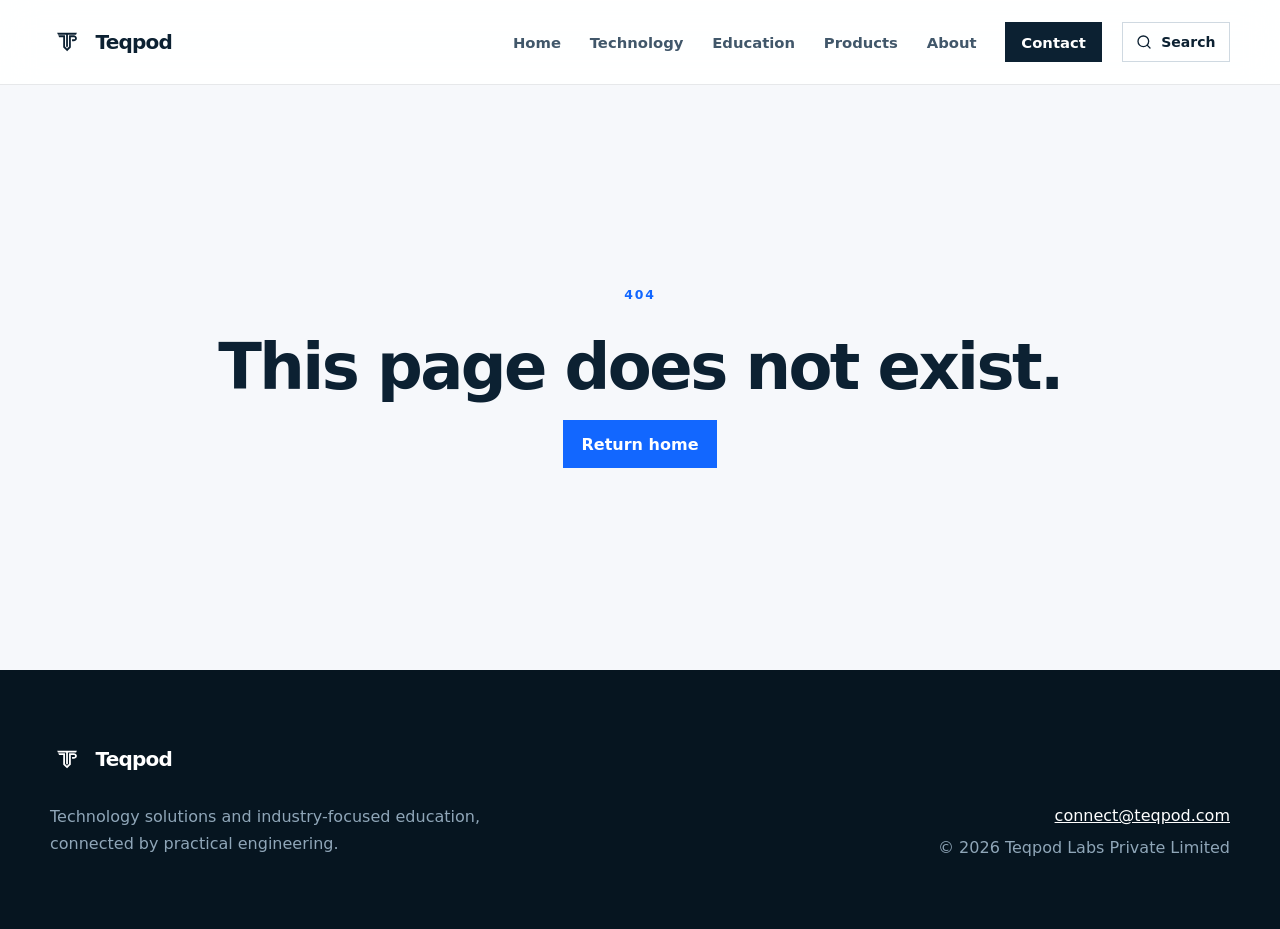
==== commit 07fe98b6: "Deploy Teqpod/site-webapp@be8fe64" ====
--- a/index.html
+++ b/index.html
@@ -1,294 +1,93 @@
-<!DOCTYPE html>
-<html lang="en">
-<head>
-    <meta charset="UTF-8">
-    <meta name="viewport" content="width=device-width, initial-scale=1.0">
-    <title>Teqpod Labs - Next Generation Tech Excellence</title>
-    <meta name="description" content="Empowering youth through innovative technology education, internships, hackathons, and coding challenges.">
-    
-    <!-- Preconnect for performance -->
-    <link rel="preconnect" href="https://fonts.googleapis.com">
-    <link rel="preconnect" href="https://fonts.gstatic.com" crossorigin>
-
-    <!-- Favicon -->
-     <link rel="apple-touch-icon" sizes="180x180" href="./assets/favicon/apple-touch-icon.png">
-    <link rel="icon" type="image/png" sizes="32x32" href="./assets/favicon/favicon-32x32.png">
-    <link rel="icon" type="image/png" sizes="16x16" href="./assets/favicon/favicon-16x16.png">
-    <link rel="manifest" href="./assets/favicon/site.webmanifest">
-    
-    <!-- Optimized font loading -->
-    <link href="https://fonts.googleapis.com/css2?family=Inter:wght@300;400;500;600;700;800&family=JetBrains+Mono:wght@400;500;600&display=swap" rel="stylesheet">
-    
-    <!-- Main stylesheet -->
-    <link rel="stylesheet" href="./assets/css/styles.css">
-</head>
-<body>
-    <!-- Loading Screen -->
-    <div id="loading-screen" class="loading-screen">
-        <div class="loading-content">
-            <div class="loading-logo">
-                <img src="./assets/images/logo.svg" alt="">
-            </div>
-            <div class="loading-progress">
-                <div class="progress-bar"></div>
-            </div>
-            <div class="loading-text">Initializing Innovation...</div>
-        </div>
-    </div>
-
-    <!-- Navigation -->
-    <nav id="navbar" class="navbar">
-        <div class="nav-container">
-            <a href="#home" class="nav-logo">
-                <div class="logo-icon">
-                    <img src="./assets/images/logo.svg" alt="footer-brand" srcset="">
-                </div>
-                <span class="logo-name">Teqpod</span>
-            </a>
-            
-            <div id="nav-menu" class="nav-menu">
-                <a href="#home" class="nav-link" data-section="home">
-                    <span class="nav-text">Home</span>
-                    <div class="nav-indicator"></div>
-                </a>
-                <a href="#about" class="nav-link" data-section="about">
-                    <span class="nav-text">About</span>
-                    <div class="nav-indicator"></div>
-                </a>
-                <a href="#features" class="nav-link" data-section="features">
-                    <span class="nav-text">Features</span>
-                    <div class="nav-indicator"></div>
-                </a>
-                <a href="#events" class="nav-link" data-section="events">
-                    <span class="nav-text">Events</span>
-                    <div class="nav-indicator"></div>
-                </a>
-                <a href="#contact" class="nav-link" data-section="contact">
-                    <span class="nav-text">Contact</span>
-                    <div class="nav-indicator"></div>
-                </a>
-            </div>
-            
-            <button id="mobile-menu-toggle" class="mobile-menu-toggle" aria-label="Toggle navigation">
-                <div class="hamburger-line"></div>
-                <div class="hamburger-line"></div>
-                <div class="hamburger-line"></div>
-            </button>
-        </div>
-    </nav>
-
-    <!-- Hero Section -->
-    <section id="home" class="hero-section">
-        <div class="hero-background">
-            <div id="hero-grid" class="hero-grid"></div>
-            <div id="floating-elements" class="floating-elements"></div>
-        </div>
-        
-        <div class="hero-content">
-            <div class="hero-badge">
-                <span class="badge-dot"></span>
-                <span class="badge-text">Next Generation Tech Excellence</span>
-            </div>
-            
-            <h1 class="hero-title">
-                <span class="title-line">Empowering Youth</span>
-                <span class="title-line">Through</span>
-                <span class="title-line title-highlight">Innovation</span>
-            </h1>
-            
-            <p class="hero-subtitle">
-                Transform your passion into expertise. Join cutting-edge internships, 
-                hackathons, and coding challenges that shape tomorrow's tech leaders.
-            </p>
-            
-            <div class="hero-actions">
-                <a href="#features" class="cta-primary">
-                    <span class="cta-text">Start Journey</span>
-                    <div class="cta-arrow">→</div>
-                </a>
-                <a href="#contact" class="cta-secondary">
-                    <span class="cta-text">Connect</span>
-                    <div class="cta-icon">💬</div>
-                </a>
-            </div>
-            
-            <div class="hero-terminal">
-                <div class="terminal-header">
-                    <div class="terminal-dots">
-                        <span class="dot dot-red"></span>
-                        <span class="dot dot-yellow"></span>
-                        <span class="dot dot-green"></span>
-                    </div>
-                    <div class="terminal-title">teqpod.sh</div>
-                </div>
-                <div class="terminal-body">
-                    <div class="terminal-line">
-                        <span class="prompt">$</span>
-                        <span class="command">teqpod --init student-journey</span>
-                    </div>
-                    <div id="terminal-output" class="terminal-output"></div>
-                </div>
-            </div>
-        </div>
-    </section>
-
-    <!-- About Section -->
-    <section id="about" class="about-section">
-        <div class="section-container">
-            <div class="section-header">
-                <div class="section-tag">About Teqpod</div>
-                <h2 class="section-title">Shaping Tomorrow's<br>Tech Leaders</h2>
-                <p class="section-subtitle">
-                    We bridge the gap between academic learning and industry expertise 
-                    through hands-on experiences and cutting-edge methodologies.
-                </p>
-            </div>
-            
-            <div class="about-content">
-                <div class="about-text">
-                    <div class="text-block">
-                        <h3>Our Mission</h3>
-                        <p>To democratize access to world-class technology education and create pathways for students to excel in the digital economy.</p>
-                    </div>
-                    <div class="text-block">
-                        <h3>Our Approach</h3>
-                        <p>Practical, project-based learning combined with industry mentorship and real-world problem solving.</p>
-                    </div>
-                    <div class="text-block">
-                        <h3>Our Vision</h3>
-                        <p>This year we aiming to transform 50+ student into top level coding professionals with over 20+ industry level projects, 10+ innovation events like hackathon, online coding competitions and quizes.</p>
-                        <p>And we are expecting all with around 99% success rate.</p>
-                    </div>
-                </div>
-                
-                <div id="stats-grid" class="stats-grid">
-                    <!-- Stats will be populated by JavaScript -->
-                </div>
-            </div>
-        </div>
-    </section>
-
-    <!-- Features Section -->
-    <section id="features" class="features-section">
-        <div class="section-container">
-            <div class="section-header">
-                <div class="section-tag">What We Offer</div>
-                <h2 class="section-title">Revolutionary<br>Learning Experience</h2>
-                <p class="section-subtitle">
-                    Cutting-edge programs designed to transform passionate students 
-                    into industry-ready professionals.
-                </p>
-            </div>
-            
-            <div id="features-grid" class="features-grid">
-                <!-- Features will be populated by JavaScript -->
-            </div>
-        </div>
-    </section>
-
-    <!-- Events Section -->
-    <section id="events" class="events-section">
-        <div class="section-container">
-            <div class="section-header">
-                <div class="section-tag">Upcoming Events</div>
-                <h2 class="section-title">Innovation<br>Challenges</h2>
-                <p class="section-subtitle">
-                    Participate in competitions that push the boundaries of 
-                    technology and creativity.
-                </p>
-            </div>
-            
-            <div id="events-timeline" class="events-timeline">
-                <div class="timeline-line"></div>
-                <div id="events-container" class="events-container">
-                    <!-- Events will be populated by JavaScript -->
-                </div>
-            </div>
-        </div>
-    </section>
-
-    <!-- Contact Section -->
-    <section id="contact" class="contact-section">
-        <div class="section-container">
-            <div class="section-header">
-                <div class="section-tag">Get In Touch</div>
-                <h2 class="section-title">Let's Build the<br>Future Together</h2>
-                <p class="section-subtitle">
-                    Ready to embark on an extraordinary tech journey? 
-                    Connect with us today.
-                </p>
-            </div>
-            
-            <div class="contact-content">
-                <div class="contact-form-container">
-                    <form id="contact-form" class="contact-form">
-                        <div class="form-group">
-                            <label for="name" class="form-label">Full Name</label>
-                            <input type="text" id="name" name="name" class="form-input" required>
-                            <div class="form-line"></div>
-                        </div>
-                        
-                        <div class="form-group">
-                            <label for="email" class="form-label">Email Address</label>
-                            <input type="email" id="email" name="email" class="form-input" required>
-                            <div class="form-line"></div>
-                        </div>
-                        
-                        <div class="form-group">
-                            <label for="message" class="form-label">Message</label>
-                            <textarea id="message" name="message" class="form-input form-textarea" rows="4" required></textarea>
-                            <div class="form-line"></div>
-                        </div>
-                        
-                        <button type="submit" class="form-submit">
-                            <span class="submit-text">Send Message</span>
-                            <div class="submit-arrow">→</div>
-                        </button>
-                    </form>
-                </div>
-                
-                <div id="contact-info" class="contact-info">
-                    <!-- Contact info will be populated by JavaScript -->
-                </div>
-            </div>
-        </div>
-    </section>
-
-    <!-- Footer -->
-    <footer class="footer">
-        <div class="footer-container">
-            <div class="footer-brand">
-                <div class="footer-logo">
-                    <img src="./assets/images/logo--white.svg" alt="">
-                    <span class="logo-text">Teqpod</span>
-                </div>
-                <p class="footer-tagline">Next Generation Tech Excellence</p>
-            </div>
-            
-            <div id="footer-links" class="footer-links">
-                <!-- Footer links will be populated by JavaScript -->
-            </div>
-        </div>
-        
-        <div class="footer-bottom">
-            <div class="footer-container">
-                <p class="footer-copyright">
-                    © 2025 Teqpod Labs Private Limited. All rights reserved.
-                </p>
-            </div>
-        </div>
-    </footer>
-
-    <!-- Custom cursor (desktop only) -->
-    <div id="cursor" class="cursor">
-        <div class="cursor-dot"></div>
-        <div class="cursor-ring"></div>
-    </div>
-
-    <!-- Scripts -->
-    <script src="./assets/js/dom-manager.js"></script>
-    <script src="./assets/js/animations.js"></script>
-    <script src="./assets/js/components.js"></script>
-    <script src="./assets/js/app.js"></script>
-</body>
-</html>
+<!doctype html>
+<html lang="en">
+  <head>
+    <meta charset="UTF-8" />
+    <meta name="viewport" content="width=device-width, initial-scale=1.0" />
+    <meta name="theme-color" content="#0C2132" />
+    <meta name="description" content="Teqpod builds purposeful technology solutions and creates practical learning pathways in computer science, IT, and software development." />
+    <link rel="canonical" href="https://teqpod.com/" />
+
+    <meta property="og:type" content="website" />
+    <meta property="og:site_name" content="Teqpod Labs Private Limited" />
+    <meta property="og:locale" content="en_IN" />
+    <meta property="og:title" content="Teqpod | Technology and Education, Engineered Together" />
+    <meta property="og:description" content="Teqpod builds purposeful technology solutions and creates practical learning pathways in computer science, IT, and software development." />
+    <meta property="og:url" content="https://teqpod.com/" />
+    <meta property="og:image" content="https://teqpod.com/og-image.png" />
+    <meta property="og:image:secure_url" content="https://teqpod.com/og-image.png" />
+    <meta property="og:image:type" content="image/png" />
+    <meta property="og:image:width" content="1200" />
+    <meta property="og:image:height" content="630" />
+    <meta property="og:image:alt" content="Teqpod Labs Private Limited, technology solutions and practical technology education" />
+
+    <meta name="twitter:card" content="summary_large_image" />
+    <meta name="twitter:title" content="Teqpod | Technology and Education, Engineered Together" />
+    <meta name="twitter:description" content="Teqpod builds purposeful technology solutions and creates practical learning pathways in computer science, IT, and software development." />
+    <meta name="twitter:image" content="https://teqpod.com/og-image.png" />
+    <meta name="twitter:image:alt" content="Teqpod Labs Private Limited, technology solutions and practical technology education" />
+
+    <link rel="icon" type="image/svg+xml" href="/favicon.svg" />
+    <link rel="apple-touch-icon" href="/apple-touch-icon.png" />
+    <title>Teqpod | Technology and Education, Engineered Together</title>
+    <script type="application/ld+json">
+      {
+        "@context": "https://schema.org",
+        "@graph": [
+          {
+            "@type": "Organization",
+            "@id": "https://teqpod.com/#organization",
+            "name": "Teqpod",
+            "legalName": "Teqpod Labs Private Limited",
+            "url": "https://teqpod.com/",
+            "logo": "https://teqpod.com/brand/teqpod-mark.svg",
+            "image": "https://teqpod.com/og-image.png",
+            "description": "Technology solutions and industry-focused education, connected by practical engineering.",
+            "email": "connect@teqpod.com"
+          },
+          {
+            "@type": "WebSite",
+            "@id": "https://teqpod.com/#website",
+            "url": "https://teqpod.com/",
+            "name": "Teqpod",
+            "publisher": { "@id": "https://teqpod.com/#organization" },
+            "inLanguage": "en"
+          }
+        ]
+      }
+    </script>
+    <script type="application/ld+json" data-page-schema>
+{
+  "@context": "https://schema.org",
+  "@graph": [
+    {
+      "@type": "WebPage",
+      "@id": "https://teqpod.com/#webpage",
+      "url": "https://teqpod.com/",
+      "name": "Teqpod | Technology and Education, Engineered Together",
+      "description": "Teqpod builds purposeful technology solutions and creates practical learning pathways in computer science, IT, and software development.",
+      "isPartOf": {
+        "@id": "https://teqpod.com/#website"
+      },
+      "about": {
+        "@id": "https://teqpod.com/#organization"
+      },
+      "primaryImageOfPage": "https://teqpod.com/og-image.png",
+      "inLanguage": "en-IN",
+      "keywords": [
+        "engineering",
+        "technology",
+        "education",
+        "software",
+        "learning"
+      ]
+    }
+  ]
+}
+    </script>
+    <script type="module" crossorigin src="/assets/index-hF-RSa_f.js"></script>
+    <link rel="stylesheet" crossorigin href="/assets/index-CZnQxTJn.css">
+  </head>
+  <body>
+    <div id="root"></div>
+  </body>
+</html>
--- a/assets/index-CZnQxTJn.css
+++ b/assets/index-CZnQxTJn.css
@@ -0,0 +1 @@
+:root{color:#0c2132;background:#f6f8fb;font-family:Inter,ui-sans-serif,system-ui,-apple-system,BlinkMacSystemFont,Segoe UI,sans-serif;font-synthesis:none;text-rendering:optimizeLegibility;--navy: #0c2132;--navy-light: #17364e;--blue: #1267ff;--blue-light: #7cb6ff;--ink: #102a3d;--muted: #5c6f7f;--line: #dbe3ea;--surface: #ffffff;--canvas: #f6f8fb}*{box-sizing:border-box}html{scroll-behavior:smooth}body{margin:0;min-width:320px;min-height:100vh;background:var(--canvas)}body,button,a{font:inherit}button,a{-webkit-tap-highlight-color:transparent}a{color:inherit}button:focus-visible,a:focus-visible{outline:3px solid var(--blue-light);outline-offset:4px}img{display:block;max-width:100%}h1,h2,p{margin-top:0}h1,h2{letter-spacing:-.04em}.shell{width:min(1180px,calc(100% - 3rem));margin-inline:auto}.skip-link{position:fixed;z-index:100;top:1rem;left:1rem;padding:.75rem 1rem;color:#fff;background:var(--blue);transform:translateY(-200%)}.skip-link:focus{transform:translateY(0)}.site-header{position:sticky;top:0;z-index:20;background:#ffffffe6;border-bottom:1px solid rgba(12,33,50,.1);-webkit-backdrop-filter:blur(18px);backdrop-filter:blur(18px)}.site-header__inner{min-height:5.25rem;display:flex;align-items:center;justify-content:space-between}.site-header__actions{display:flex;align-items:center;gap:1.25rem}.brand{display:inline-flex;align-items:center;gap:.7rem;color:inherit;text-decoration:none}.brand__mark{width:2.15rem;height:2.15rem;object-fit:contain}.brand__name{font-size:1.25rem;font-weight:800;letter-spacing:-.04em}.primary-navigation{display:flex;align-items:center;gap:1.8rem}.primary-navigation__link{position:relative;padding:.65rem 0;color:#41576a;font-size:.925rem;font-weight:650;text-decoration:none}.primary-navigation__link:after{content:"";position:absolute;right:0;bottom:.25rem;left:0;height:2px;background:var(--blue);transform:scaleX(0);transform-origin:right;transition:transform .18s ease}.primary-navigation__link:hover,.primary-navigation__link--active{color:var(--navy)}.primary-navigation__link:hover:after,.primary-navigation__link--active:after{transform:scaleX(1);transform-origin:left}.primary-navigation__link:last-child{padding:.7rem 1rem;color:#fff;background:var(--navy)}.primary-navigation__link:last-child:after{display:none}.primary-navigation__link:last-child:hover,.primary-navigation__link:last-child.primary-navigation__link--active{background:var(--blue)}.menu-button{display:none;padding:.5rem;color:var(--navy);background:transparent;border:0}.search-trigger{display:inline-flex;align-items:center;gap:.55rem;padding:.7rem .85rem;color:var(--navy);background:transparent;border:1px solid #cfd9e1;font-size:.875rem;font-weight:750;cursor:pointer;transition:color .18s ease,border-color .18s ease,background .18s ease}.search-trigger:hover{color:#fff;background:var(--blue);border-color:var(--blue)}.search-trigger svg{width:1rem;height:1rem}.eyebrow{color:var(--blue);font-size:.78rem;font-weight:800;letter-spacing:.14em;text-transform:uppercase}.home-hero{position:relative;min-height:calc(100svh - 5.25rem);display:flex;align-items:center;color:#fff;background:radial-gradient(circle at 70% 0%,rgba(18,103,255,.25),transparent 30rem),linear-gradient(135deg,#061722,#0b2233 58%,#071923);overflow:hidden}.home-hero:before{content:"";position:absolute;width:52rem;height:52rem;top:-28rem;left:18%;background:radial-gradient(circle,rgba(67,141,255,.22),rgba(18,103,255,.06) 42%,transparent 70%);filter:blur(1.5rem);pointer-events:none}.home-hero__grid{position:relative;z-index:1;display:grid;grid-template-columns:minmax(0,1.08fr) minmax(25rem,.92fr);gap:clamp(3rem,7vw,7rem);align-items:center;padding-block:clamp(5.5rem,10vw,8.5rem) 8rem}.home-hero .eyebrow{color:var(--blue-light)}.home-hero h1{max-width:12ch;margin-bottom:2rem;font-size:clamp(3.5rem,6.8vw,7rem);font-weight:760;line-height:.92}.home-hero h1 span{display:block;margin-top:.16em;color:#91c1ff;font-weight:430}.home-hero__introduction{max-width:39rem;margin-bottom:2rem;color:#cbd8e2;font-size:clamp(1.05rem,1.5vw,1.22rem);line-height:1.7}.home-hero__actions{display:flex;flex-wrap:wrap;gap:.8rem}.button--hero-primary,.button--hero-secondary{min-height:3.45rem;gap:.65rem;padding-inline:1.35rem;font-size:.9rem;font-weight:800}.button--hero-primary{color:#fff;background:var(--blue)}.button--hero-primary svg,.button--hero-secondary svg{width:1rem}.button--hero-secondary{color:#d7e2eb;background:#ffffff0f;border:1px solid rgba(255,255,255,.17)}.home-hero__note{max-width:32rem;margin:2rem 0 0;padding-left:1rem;color:#7f98aa;font-size:.84rem;line-height:1.55;border-left:2px solid var(--blue)}.practice-console{position:relative;min-height:34rem;display:grid;grid-template-rows:auto 1fr auto;border:1px solid rgba(255,255,255,.14);background:linear-gradient(145deg,#ffffff13,#ffffff05);box-shadow:0 2rem 7rem #0000003d;-webkit-backdrop-filter:blur(14px);backdrop-filter:blur(14px)}.practice-console:after{content:"";position:absolute;top:.8rem;right:-.8rem;bottom:-.8rem;left:.8rem;z-index:-1;border:1px solid rgba(124,182,255,.18)}.practice-console__header,.practice-console__footer{display:flex;justify-content:space-between;gap:1rem;padding:1rem 1.2rem;color:#8da4b5;font-family:ui-monospace,SFMono-Regular,Menlo,monospace;font-size:.68rem;letter-spacing:.09em;text-transform:uppercase}.practice-console__header{border-bottom:1px solid rgba(255,255,255,.1)}.practice-console__footer{border-top:1px solid rgba(255,255,255,.1)}.practice-console__field{position:relative;min-height:27rem;overflow:hidden}.practice-console__axis{position:absolute;left:50%;top:50%;background:#7cb6ff29}.practice-console__axis--horizontal{width:100%;height:1px;transform:translate(-50%,-50%)}.practice-console__axis--vertical{width:1px;height:100%;transform:translate(-50%,-50%)}.practice-console__core{position:absolute;top:50%;left:50%;width:10rem;height:10rem;display:grid;place-items:center;transform:translate(-50%,-50%)}.practice-console__core img{position:relative;z-index:2;width:5.4rem}.practice-console__orbit{position:absolute;top:0;right:0;bottom:0;left:0;border:1px solid rgba(124,182,255,.28);border-radius:50%}.practice-console__orbit--outer{top:-3.3rem;right:-3.3rem;bottom:-3.3rem;left:-3.3rem;border-style:dashed;opacity:.5;animation:orbit 28s linear infinite}.practice-node{position:absolute;width:10.5rem;display:grid;gap:.25rem;padding:.85rem;color:#fff;background:#051621e0;border:1px solid rgba(255,255,255,.14);text-decoration:none;transition:border-color .18s ease,transform .18s ease}.practice-node:hover{border-color:var(--blue-light)}.practice-node--technology{top:2.2rem;right:1.5rem}.practice-node--education{bottom:2.2rem;left:1.5rem}.practice-node>span,.practice-node small{color:#8199aa;font-family:ui-monospace,SFMono-Regular,Menlo,monospace;font-size:.62rem;letter-spacing:.05em;text-transform:uppercase}.practice-node strong{font-size:1rem}.practice-node small{line-height:1.45;text-transform:none}.home-hero__scroll{position:absolute;bottom:2rem;left:50%;display:inline-flex;align-items:center;gap:.65rem;color:#8ca4b5;font-size:.72rem;font-weight:700;letter-spacing:.1em;text-decoration:none;text-transform:uppercase;transform:translate(-50%)}.home-hero__scroll svg{width:.9rem}.pathway-section{padding-block:clamp(6rem,12vw,11rem);background:#f5f8fb}.pathway-section__intro{display:grid;grid-template-columns:minmax(0,1.2fr) minmax(18rem,.65fr);gap:clamp(3rem,8vw,8rem);align-items:end;margin-bottom:clamp(4rem,8vw,6.5rem)}.pathway-section__intro h2{max-width:10ch;margin-bottom:0;font-size:clamp(3rem,6vw,6rem);line-height:.96}.pathway-section__intro>p:last-child{margin-bottom:0;padding-bottom:.4rem;color:var(--muted);line-height:1.75}.practice-stage{display:flex;min-height:38rem;padding:0;overflow:hidden;box-shadow:0 2.5rem 7rem #0c213224}.practice-panel{position:relative;flex:1 1 50%;min-width:0;display:flex;flex-direction:column;padding:clamp(2.5rem,5vw,4.5rem);color:#fff;text-decoration:none;overflow:hidden;transition:flex-grow .3s ease,filter .3s ease}.practice-panel:hover,.practice-panel:focus-visible{flex-grow:1.08}.practice-panel--technology{background:linear-gradient(145deg,#071b29,#0c2b41)}.practice-panel--education{color:var(--navy);background:linear-gradient(145deg,#eef5ff,#cfe2ff)}.practice-panel__watermark{position:absolute;top:-2rem;right:1rem;color:#ffffff0e;font-size:clamp(9rem,16vw,15rem);font-weight:800;letter-spacing:-.08em;line-height:1;pointer-events:none}.practice-panel--education .practice-panel__watermark{color:#0c21320e}.practice-panel__meta{position:relative;z-index:1}.practice-panel--technology .eyebrow{color:var(--blue-light)}.practice-panel__content{position:relative;z-index:1;margin-top:auto;padding-top:8rem}.practice-panel__content h3{margin:0 0 1.4rem;font-size:clamp(3.5rem,6vw,6rem);letter-spacing:-.06em;line-height:.92}.practice-panel__content p{max-width:30rem;margin-bottom:0;color:#b6c8d5;font-size:1.04rem;line-height:1.7}.practice-panel--education .practice-panel__content p{color:#405d73}.practice-panel__capabilities{position:relative;z-index:1;display:flex;flex-wrap:wrap;gap:.55rem;margin:2.5rem 0 3rem;padding:0;list-style:none}.practice-panel__capabilities li{padding:.5rem .7rem;color:#c4d2dd;background:#ffffff12;border:1px solid rgba(255,255,255,.1);font-size:.72rem;font-weight:700}.practice-panel--education .practice-panel__capabilities li{color:#2f526d;background:#ffffff6b;border-color:#0c21321a}.practice-panel__action{position:relative;z-index:1;display:flex;align-items:center;justify-content:space-between;gap:1rem;padding-top:1.4rem;border-top:1px solid rgba(255,255,255,.16);font-size:.85rem;font-weight:800}.practice-panel--education .practice-panel__action{border-color:#0c213224}.practice-panel__action>span:last-child{width:3rem;height:3rem;display:grid;place-items:center;color:#fff;background:var(--blue);transition:transform .22s ease}.practice-panel:hover .practice-panel__action>span:last-child,.practice-panel:focus-visible .practice-panel__action>span:last-child{transform:translate(.2rem,-.2rem)}.practice-panel__action svg{width:1.1rem}.practice-loop{position:relative;padding-block:clamp(6rem,12vw,11rem);color:#fff;background:var(--blue);overflow:hidden}.practice-loop:after{content:"";position:absolute;width:35rem;height:35rem;top:-21rem;right:-8rem;border:1px solid rgba(255,255,255,.22);border-radius:50%}.practice-loop__grid{position:relative;z-index:1;display:grid;grid-template-columns:minmax(0,1fr) minmax(24rem,.82fr);gap:clamp(4rem,10vw,10rem);align-items:start}.practice-loop .eyebrow{color:#fff}.practice-loop__statement h2{max-width:12ch;margin-bottom:1.5rem;font-size:clamp(3rem,6vw,6rem);line-height:.96}.practice-loop__statement>p:not(.eyebrow){max-width:40rem;margin-bottom:2.25rem;color:#e4efff;font-size:1.08rem;line-height:1.72}.practice-loop__steps{margin:0;padding:0;list-style:none;border-top:1px solid rgba(255,255,255,.3)}.practice-loop__steps li{display:grid;grid-template-columns:3rem 1fr;gap:1.2rem;padding-block:2rem;border-bottom:1px solid rgba(255,255,255,.3)}.practice-loop__steps li>span{color:#cfe2ff;font-family:ui-monospace,SFMono-Regular,Menlo,monospace;font-size:.7rem}.practice-loop__steps h3{margin:0 0 .55rem;font-size:1.3rem}.practice-loop__steps p{margin-bottom:0;color:#dceaff;line-height:1.6}@keyframes orbit{to{transform:rotate(360deg)}}.site-footer{padding-block:4.5rem;color:#fff;background:#061520}.site-footer__inner{display:grid;grid-template-columns:1fr auto;gap:4rem;align-items:end}.site-footer__description{max-width:32rem;margin:1.5rem 0 0;color:#8fa6b8;line-height:1.65}.site-footer__meta{color:#8fa6b8;text-align:right}.site-footer__meta a{color:#fff}.site-footer__meta p{margin:.8rem 0 0}.state-page{min-height:65vh;display:flex;flex-direction:column;align-items:center;justify-content:center;gap:1rem;padding:4rem 1.5rem;text-align:center}.state-page h1{margin-bottom:0;font-size:clamp(2rem,5vw,4rem)}.state-page__mark{width:3.5rem}.button{display:inline-flex;align-items:center;justify-content:center;min-height:3rem;padding:.75rem 1.15rem;border:0;text-decoration:none;cursor:pointer}.button--primary{color:#fff;background:var(--blue);font-weight:800}.button--light{gap:.7rem;color:var(--navy);background:#fff;font-weight:800}.button--light svg{width:1.1rem}.page-hero{position:relative;padding-block:clamp(6rem,12vw,11rem);color:#fff;background:linear-gradient(125deg,#081b2a,var(--navy));overflow:hidden}.page-hero:after{content:"";position:absolute;width:30rem;height:30rem;right:-10rem;bottom:-20rem;border:1px solid rgba(124,182,255,.25);transform:rotate(45deg)}.page-hero__inner{position:relative;z-index:1}.page-hero .eyebrow{color:var(--blue-light)}.page-hero h1{max-width:15ch;margin-bottom:2rem;font-size:clamp(3rem,7vw,6.4rem);line-height:.98}.page-hero__inner>p:last-child{max-width:49rem;margin-bottom:0;color:#c3d1dc;font-size:clamp(1.05rem,1.7vw,1.3rem);line-height:1.7}.content-section,.editorial-section,.contact-section,.about-cta{padding-block:clamp(5rem,10vw,9rem);background:var(--surface)}.content-section--muted{background:var(--canvas)}.section-heading{max-width:47rem;margin-bottom:clamp(3rem,7vw,5.5rem)}.section-heading h2{margin-bottom:1.3rem;font-size:clamp(2.35rem,5vw,4.8rem);line-height:1.04}.section-heading>p:last-child:not(.eyebrow){color:var(--muted);font-size:1.05rem;line-height:1.75}.section-heading--inverse h2{color:#fff}.section-heading--inverse .eyebrow{color:var(--blue-light)}.section-heading--inverse>p:last-child:not(.eyebrow){color:#a9bfd0}.capability-grid{display:grid;grid-template-columns:repeat(3,minmax(0,1fr));border-top:1px solid var(--line);border-left:1px solid var(--line)}.capability-card{min-height:20rem;padding:2rem;border-right:1px solid var(--line);border-bottom:1px solid var(--line)}.capability-card>span{display:block;margin-bottom:4.5rem;color:#91a3b1;font-family:ui-monospace,SFMono-Regular,Menlo,monospace;font-size:.78rem}.capability-card h3{margin:0 0 1rem;font-size:1.35rem}.capability-card p{margin-bottom:0;color:var(--muted);line-height:1.65}.approach-section{padding-block:clamp(5rem,10vw,9rem);color:#fff;background:var(--navy)}.approach-section__grid{display:grid;grid-template-columns:minmax(0,.8fr) minmax(0,1fr);gap:clamp(4rem,10vw,9rem)}.stage-list{margin:0;padding:0;list-style:none;border-top:1px solid rgba(255,255,255,.16)}.stage-list li{display:grid;grid-template-columns:3rem 1fr;gap:1rem;padding-block:1.8rem;border-bottom:1px solid rgba(255,255,255,.16)}.stage-list li>span{color:var(--blue-light);font-family:ui-monospace,SFMono-Regular,Menlo,monospace;font-size:.78rem}.stage-list h3{margin:0 0 .5rem;font-size:1.2rem}.stage-list p{margin-bottom:0;color:#a9bfd0;line-height:1.6}.cta-band{padding-block:clamp(4rem,8vw,7rem);color:#fff;background:var(--blue)}.cta-band__inner{display:grid;grid-template-columns:minmax(0,1fr) auto;gap:4rem;align-items:center}.cta-band .eyebrow{color:#fff}.cta-band h2{max-width:18ch;margin-bottom:1rem;font-size:clamp(2.2rem,4vw,4rem);line-height:1.05}.cta-band__inner>div>p:last-child{max-width:44rem;margin-bottom:0;color:#e4efff;line-height:1.7}.editorial-section__grid{display:grid;grid-template-columns:minmax(0,.8fr) minmax(0,1fr);gap:clamp(4rem,11vw,10rem)}.editorial-copy{font-size:clamp(1.1rem,1.8vw,1.35rem);line-height:1.75}.editorial-copy p{margin-bottom:1.8rem}.principles-grid{display:grid;grid-template-columns:repeat(2,minmax(0,1fr));border-top:1px solid var(--line);border-left:1px solid var(--line)}.principles-grid article{min-height:15rem;padding:2.4rem;border-right:1px solid var(--line);border-bottom:1px solid var(--line)}.principles-grid h3{margin:0 0 1rem;font-size:1.4rem}.principles-grid p{margin-bottom:0;color:var(--muted);line-height:1.7}.about-cta__inner{max-width:55rem;text-align:center}.about-cta h2{margin-bottom:1rem;font-size:clamp(2.5rem,6vw,5.5rem);line-height:1}.about-cta p{max-width:42rem;margin:0 auto 2rem;color:var(--muted);font-size:1.1rem;line-height:1.7}.contact-grid{display:grid;grid-template-columns:repeat(2,minmax(0,1fr));border-top:1px solid var(--line);border-left:1px solid var(--line)}.contact-card{min-height:29rem;padding:clamp(2rem,5vw,4rem);border-right:1px solid var(--line);border-bottom:1px solid var(--line)}.contact-card__index{display:block;margin-bottom:5rem;color:#91a3b1;font-family:ui-monospace,SFMono-Regular,Menlo,monospace;font-size:.78rem}.contact-card h2{margin-bottom:1.25rem;font-size:clamp(2rem,4vw,3.3rem);line-height:1.08}.contact-card>p:not(.eyebrow){max-width:31rem;color:var(--muted);line-height:1.7}.contact-card a{display:inline-flex;align-items:center;gap:.6rem;margin-top:1.5rem;color:var(--blue);font-weight:800;text-decoration:none}.contact-card a svg{width:1.1rem}.direct-email{padding-block:4rem;color:#fff;background:var(--navy)}.direct-email__inner{display:flex;gap:1.5rem;align-items:center}.direct-email__inner>svg{width:2rem;height:2rem;color:var(--blue-light)}.direct-email .eyebrow{margin-bottom:.35rem;color:var(--blue-light)}.direct-email a{font-size:clamp(1.25rem,3vw,2rem);font-weight:800}.products-catalogue{padding-block:clamp(5rem,10vw,9rem);background:var(--surface)}.product-grid{display:grid;grid-template-columns:minmax(0,1fr);border-top:1px solid var(--line)}.product-card{position:relative;min-height:29rem;display:grid;grid-template-areas:"topline topline" "identity summary" "highlights action";grid-template-columns:minmax(18rem,.8fr) minmax(0,1.2fr);grid-template-rows:auto 1fr auto;column-gap:clamp(3rem,9vw,9rem);padding:clamp(2.5rem,5vw,4rem);border-bottom:1px solid var(--line);text-decoration:none;overflow:hidden;transition:transform .24s ease,box-shadow .24s ease}.product-card:before{content:"";position:absolute;top:8rem;right:-8rem;width:22rem;height:22rem;border:1px solid currentColor;border-radius:50%;opacity:.08;transition:transform .42s ease}.product-card:hover,.product-card:focus-visible{z-index:1;transform:translateY(-.5rem);box-shadow:0 2rem 5rem #0c21322e}.product-card:hover:before,.product-card:focus-visible:before{transform:scale(1.08) translate(-1rem,1rem)}.product-card--tone-dark{color:#fff;background:linear-gradient(145deg,#071a28,#11344d)}.product-card--tone-light{color:var(--navy);background:linear-gradient(145deg,#f4f8ff,#d7e7ff)}.product-card__topline{grid-area:topline;position:relative;z-index:1;display:flex;align-items:center;justify-content:space-between;padding-bottom:1.2rem;border-bottom:1px solid rgba(255,255,255,.16);font-family:ui-monospace,SFMono-Regular,Menlo,monospace;font-size:.75rem;letter-spacing:.08em;text-transform:uppercase}.product-card--tone-light .product-card__topline{border-color:#0c213224}.product-card__topline span:last-child{padding:.45rem .65rem;color:#fff;background:var(--blue);font-family:Inter,ui-sans-serif,system-ui,sans-serif;font-weight:800;letter-spacing:0;text-transform:none}.product-card__identity{grid-area:identity;position:relative;z-index:1;margin-top:clamp(4rem,7vw,6rem)}.product-card--tone-dark .eyebrow{color:var(--blue-light)}.product-card h2{margin:0;font-size:clamp(3.5rem,6vw,5.5rem);line-height:.9}.product-card__publisher{margin:1.2rem 0 0;color:#91aabd;font-size:.85rem}.product-card--tone-light .product-card__publisher{color:#527086}.product-card__summary{grid-area:summary;position:relative;z-index:1;max-width:35rem;margin:clamp(4rem,7vw,6rem) 0 0;color:#c1d0dc;font-size:1.05rem;line-height:1.72}.product-card--tone-light .product-card__summary{color:#3e5e75}.product-card__highlights{grid-area:highlights;position:relative;z-index:1;display:flex;flex-wrap:wrap;gap:.55rem;margin:0;padding:3rem 0 0;list-style:none}.product-card__highlights li{padding:.55rem .7rem;color:#c8d7e2;background:#ffffff12;border:1px solid rgba(255,255,255,.12);font-size:.75rem;font-weight:700}.product-card--tone-light .product-card__highlights li{color:#355a75;background:#ffffff80;border-color:#0c21321a}.product-card__action{grid-area:action;position:relative;z-index:1;display:flex;align-items:center;justify-content:space-between;padding-top:1.4rem;border-top:1px solid rgba(255,255,255,.16);font-weight:800}.product-card--tone-light .product-card__action{border-color:#0c213224}.product-card__action svg{width:1.2rem;transition:transform .2s ease}.product-card:hover .product-card__action svg,.product-card:focus-visible .product-card__action svg{transform:translate(.2rem,-.2rem)}.product-detail-hero{position:relative;padding-block:clamp(5rem,10vw,9rem);color:#fff;background:radial-gradient(circle at 82% 20%,rgba(18,103,255,.28),transparent 24rem),linear-gradient(135deg,#061620,#0c283c);overflow:hidden}.product-detail-hero__grid{display:grid;grid-template-columns:minmax(0,1.05fr) minmax(24rem,.8fr);gap:clamp(4rem,9vw,8rem);align-items:center}.product-detail-hero__meta{display:flex;flex-wrap:wrap;gap:.65rem;margin-bottom:3rem}.product-detail-hero__meta span{padding:.5rem .7rem;color:#b9cddd;border:1px solid rgba(255,255,255,.16);font-size:.75rem;font-weight:800}.product-detail-hero__meta span:last-child{color:#fff;background:var(--blue);border-color:var(--blue)}.product-detail-hero__name{margin-bottom:1rem;color:var(--blue-light);font-size:1rem;font-weight:800;letter-spacing:.14em;text-transform:uppercase}.product-detail-hero h1{max-width:11ch;margin-bottom:2rem;font-size:clamp(3.3rem,6.5vw,6.5rem);line-height:.95}.product-detail-hero__introduction{max-width:43rem;color:#c2d1dc;font-size:clamp(1.05rem,1.5vw,1.22rem);line-height:1.72}.product-detail-hero__publisher{margin:2rem 0 0;color:#7f98aa;font-size:.82rem}.invoice-visual{position:relative;min-height:34rem;display:grid;grid-template-rows:auto 1fr auto;color:var(--navy);background:#f7faff;box-shadow:1rem 1rem #1267ff4d,0 3rem 7rem #0000004d}.invoice-visual__bar,.invoice-visual__footer{display:flex;justify-content:space-between;gap:1rem;padding:1rem 1.2rem;color:#577086;border-bottom:1px solid var(--line);font-family:ui-monospace,SFMono-Regular,Menlo,monospace;font-size:.7rem;text-transform:uppercase}.invoice-visual__footer{border-top:1px solid var(--line);border-bottom:0}.invoice-visual__body{display:flex;flex-direction:column;padding:clamp(2rem,4vw,3.5rem)}.invoice-visual__monogram{width:5rem;height:5rem;display:grid;place-items:center;color:#fff;background:var(--blue);font-size:2.5rem;font-weight:800}.invoice-visual ul{margin:auto 0 0;padding:0;list-style:none;border-top:1px solid var(--line)}.invoice-visual li{display:grid;grid-template-columns:2.4rem 1fr;gap:1rem;padding-block:1.1rem;border-bottom:1px solid var(--line);font-weight:750}.invoice-visual li span{color:#8498a8;font-family:ui-monospace,SFMono-Regular,Menlo,monospace;font-size:.72rem}.product-promise{padding-block:clamp(5rem,10vw,9rem);background:#fff}.product-promise__grid{display:grid;grid-template-columns:minmax(10rem,.45fr) minmax(0,1fr);gap:clamp(3rem,10vw,10rem)}.product-promise h2{max-width:16ch;margin-bottom:1.5rem;font-size:clamp(2.6rem,5vw,5rem);line-height:1}.product-promise__grid>div>p{max-width:49rem;margin-bottom:0;color:var(--muted);font-size:1.08rem;line-height:1.75}.product-features{padding-block:clamp(5rem,10vw,9rem);background:var(--canvas)}.product-feature-grid{display:grid;grid-template-columns:repeat(3,minmax(0,1fr));border-top:1px solid var(--line);border-left:1px solid var(--line)}.product-feature-grid article{min-height:20rem;padding:2rem;background:#ffffff8c;border-right:1px solid var(--line);border-bottom:1px solid var(--line)}.product-feature-grid article>span{display:block;margin-bottom:4rem;color:#91a3b1;font-family:ui-monospace,SFMono-Regular,Menlo,monospace;font-size:.75rem}.product-feature-grid h3{margin:0 0 1rem;font-size:1.35rem}.product-feature-grid p{margin-bottom:0;color:var(--muted);line-height:1.65}.product-workflow{padding-block:clamp(5rem,10vw,9rem);color:#fff;background:var(--navy)}.product-workflow__grid{display:grid;grid-template-columns:minmax(0,.8fr) minmax(0,1fr);gap:clamp(4rem,10vw,9rem)}.search-modal{position:fixed;top:5.75rem;right:auto;bottom:auto;left:50%;width:min(62rem,calc(100% - 2rem));max-width:none;max-height:min(48rem,calc(100dvh - 6.25rem));margin:0;padding:0;color:var(--navy);background:var(--canvas);border:0;box-shadow:0 3rem 9rem #020f186b;transform:translate(-50%);overflow:hidden}.search-modal::backdrop{background:#03121cc2;-webkit-backdrop-filter:blur(8px);backdrop-filter:blur(8px)}.search-modal__close{position:absolute;z-index:4;top:0;right:0;width:3rem;height:3rem;display:grid;place-items:center;padding:0;color:#fff;background:var(--navy);border:0;cursor:pointer}.search-modal__close svg{width:1.1rem}.search-modal__body{max-height:min(48rem,calc(100dvh - 6.25rem));padding:0 clamp(1.5rem,5vw,3.5rem) clamp(1.5rem,5vw,3.5rem);scrollbar-gutter:stable;overflow-y:auto}.search-modal__sticky{position:sticky;z-index:3;top:0;padding:2rem 0 1rem;background:var(--canvas)}.search-field{display:block}.search-field>span{display:block;margin-bottom:.6rem;color:var(--navy);font-size:.875rem;font-weight:800}.search-field>div{min-height:4.25rem;display:flex;align-items:center;gap:.9rem;padding-inline:clamp(1rem,2vw,1.4rem);background:#fff;border:1px solid #cad8e4;box-shadow:0 1.5rem 4rem #0c213214}.search-field svg{flex:0 0 auto;width:1.25rem;height:1.25rem;color:var(--blue)}.search-field input{width:100%;min-width:0;padding:0;color:var(--navy);background:transparent;border:0;outline:0;font:inherit;font-size:1.05rem}.search-field input::placeholder{color:#8194a4;opacity:1}.search-field>div:focus-within{border-color:var(--blue);box-shadow:0 0 0 3px #1267ff24,0 1.5rem 4rem #0c213214}.search-modal__results{margin-top:.5rem}.search-message,.search-modal__count{color:var(--muted);font-size:.9rem}.search-modal__count{margin:1rem 0 0;font-weight:750}.search-results{border-top:1px solid var(--line)}.search-result{display:grid;grid-template-columns:9rem minmax(0,1fr) auto;gap:2rem;align-items:start;padding:clamp(1.6rem,3vw,2.25rem);background:#ffffffbd;border-bottom:1px solid var(--line);text-decoration:none;transition:color .18s ease,background .18s ease,padding-left .18s ease}.search-result:hover,.search-result:focus-visible{color:var(--blue);background:#fff;padding-left:clamp(2rem,4vw,3rem)}.search-result__category{color:#6c8293;font-size:.875rem;font-weight:800;letter-spacing:.08em;text-transform:uppercase}.search-result h2{margin:0 0 .55rem;font-size:clamp(1.35rem,2.5vw,1.8rem);line-height:1.15}.search-result p{max-width:47rem;margin-bottom:0;color:var(--muted);line-height:1.6}.search-result>svg{width:1.2rem;margin-top:.15rem;color:var(--blue);transition:transform .18s ease}.search-result:hover>svg,.search-result:focus-visible>svg{transform:translate(.2rem,-.2rem)}.search-empty{padding:clamp(2.5rem,5vw,4rem);background:#fff;border:1px solid var(--line)}.search-empty h2{margin-bottom:.8rem;font-size:clamp(1.8rem,4vw,2.8rem)}.search-empty>p:last-child{margin-bottom:0;color:var(--muted)}@media (max-width: 860px){.shell{width:min(100% - 2rem,44rem)}.menu-button{display:inline-flex}.primary-navigation{position:absolute;top:100%;right:0;left:0;display:none;align-items:stretch;flex-direction:column;gap:0;padding:.75rem 1rem 1.25rem;background:#fff;border-bottom:1px solid var(--line)}.primary-navigation--open{display:flex}.primary-navigation__link{padding:.85rem 0}.home-hero__grid,.pathway-section__intro,.practice-loop__grid,.approach-section__grid,.cta-band__inner,.editorial-section__grid,.site-footer__inner{grid-template-columns:1fr}.home-hero__grid{gap:4rem;padding-block:5rem 8rem}.practice-console{min-height:30rem}.practice-console__field{min-height:23rem}.pathway-section__intro{gap:1.5rem}.practice-stage{min-height:0;flex-direction:column}.practice-panel{min-height:34rem}.capability-grid{grid-template-columns:repeat(2,minmax(0,1fr))}.cta-band__inner{gap:2rem}.practice-loop__grid{gap:4rem}.site-footer__meta{text-align:left}.product-detail-hero__grid,.product-promise__grid,.product-workflow__grid{grid-template-columns:1fr}.product-detail-hero__grid{gap:4rem}.product-feature-grid{grid-template-columns:repeat(2,minmax(0,1fr))}.search-result{grid-template-columns:minmax(0,1fr) auto;gap:.8rem 1.5rem}.search-result__category{grid-column:1 / -1}.product-card{grid-template-areas:"topline" "identity" "summary" "highlights" "action";grid-template-columns:minmax(0,1fr);grid-template-rows:auto}.product-card__summary{margin-top:2rem}.product-card__highlights{padding-top:2rem;padding-bottom:2.5rem}}@media (max-width: 580px){.capability-grid,.principles-grid,.contact-grid{grid-template-columns:1fr}.capability-card,.principles-grid article,.contact-card{min-height:0}.capability-card>span,.contact-card__index{margin-bottom:3rem}.home-hero h1{font-size:clamp(3rem,15vw,4.4rem)}.home-hero__actions{align-items:stretch;flex-direction:column}.practice-console{min-height:28rem}.practice-console__field{min-height:22rem}.practice-console__core{width:7rem;height:7rem}.practice-console__core img{width:4rem}.practice-console__orbit--outer{top:-2rem;right:-2rem;bottom:-2rem;left:-2rem}.practice-node{width:8.7rem}.practice-node--technology{top:1.25rem;right:.75rem}.practice-node--education{bottom:1.25rem;left:.75rem}.practice-console__footer{align-items:flex-start;flex-direction:column}.pathway-section__intro h2{font-size:2.9rem}.practice-panel{min-height:31rem;padding:2rem}.practice-panel__content{padding-top:6rem}.practice-panel__content h3{font-size:3.5rem}.practice-loop__grid{grid-template-columns:minmax(0,1fr)}.product-grid,.product-feature-grid{grid-template-columns:1fr}.product-card{min-height:0;padding:2rem}.product-card h2{font-size:4rem}.invoice-visual{min-height:30rem}.product-feature-grid article{min-height:0}.product-feature-grid article>span{margin-bottom:3rem}.search-field>div{min-height:3.75rem}.search-trigger span{position:absolute;width:1px;height:1px;padding:0;margin:-1px;overflow:hidden;clip:rect(0,0,0,0);white-space:nowrap;border:0}.search-trigger{width:2.75rem;height:2.75rem;justify-content:center;padding:0}}@media (prefers-reduced-motion: reduce){*,*:before,*:after{scroll-behavior:auto!important;transition-duration:.01ms!important;animation-duration:.01ms!important}}
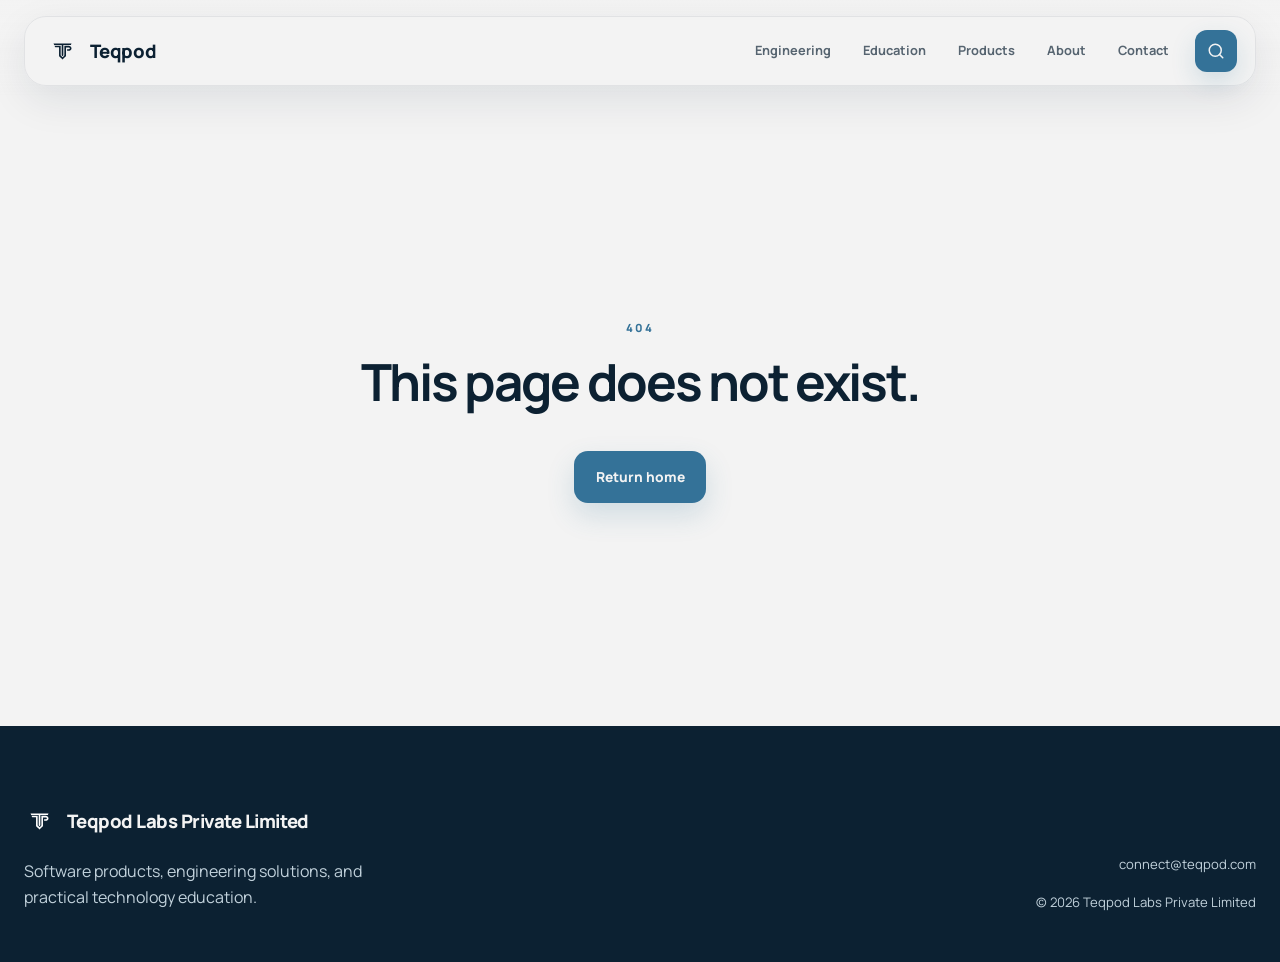
==== commit 4bcd20a9: "Deploy Teqpod/site-webapp@5f6e8fc" ====
--- a/index.html
+++ b/index.html
@@ -4,14 +4,14 @@
     <meta charset="UTF-8" />
     <meta name="viewport" content="width=device-width, initial-scale=1.0" />
     <meta name="theme-color" content="#0C2132" />
-    <meta name="description" content="Teqpod builds purposeful technology solutions and creates practical learning pathways in computer science, IT, and software development." />
+    <meta name="description" content="Teqpod creates focused software products, engineers custom technology systems, and delivers practical computer science and IT education." />
     <link rel="canonical" href="https://teqpod.com/" />
 
     <meta property="og:type" content="website" />
-    <meta property="og:site_name" content="Teqpod Labs Private Limited" />
+    <meta property="og:site_name" content="Teqpod" />
     <meta property="og:locale" content="en_IN" />
-    <meta property="og:title" content="Teqpod | Technology and Education, Engineered Together" />
-    <meta property="og:description" content="Teqpod builds purposeful technology solutions and creates practical learning pathways in computer science, IT, and software development." />
+    <meta property="og:title" content="Teqpod — Software Products, Engineering and Education" />
+    <meta property="og:description" content="Teqpod creates focused software products, engineers custom technology systems, and delivers practical computer science and IT education." />
     <meta property="og:url" content="https://teqpod.com/" />
     <meta property="og:image" content="https://teqpod.com/og-image.png" />
     <meta property="og:image:secure_url" content="https://teqpod.com/og-image.png" />
@@ -21,14 +21,14 @@
     <meta property="og:image:alt" content="Teqpod Labs Private Limited, technology solutions and practical technology education" />
 
     <meta name="twitter:card" content="summary_large_image" />
-    <meta name="twitter:title" content="Teqpod | Technology and Education, Engineered Together" />
-    <meta name="twitter:description" content="Teqpod builds purposeful technology solutions and creates practical learning pathways in computer science, IT, and software development." />
+    <meta name="twitter:title" content="Teqpod — Software Products, Engineering and Education" />
+    <meta name="twitter:description" content="Teqpod creates focused software products, engineers custom technology systems, and delivers practical computer science and IT education." />
     <meta name="twitter:image" content="https://teqpod.com/og-image.png" />
     <meta name="twitter:image:alt" content="Teqpod Labs Private Limited, technology solutions and practical technology education" />
 
     <link rel="icon" type="image/svg+xml" href="/favicon.svg" />
     <link rel="apple-touch-icon" href="/apple-touch-icon.png" />
-    <title>Teqpod | Technology and Education, Engineered Together</title>
+    <title>Teqpod — Software Products, Engineering and Education</title>
     <script type="application/ld+json">
       {
         "@context": "https://schema.org",
@@ -41,7 +41,7 @@
             "url": "https://teqpod.com/",
             "logo": "https://teqpod.com/brand/teqpod-mark.svg",
             "image": "https://teqpod.com/og-image.png",
-            "description": "Technology solutions and industry-focused education, connected by practical engineering.",
+            "description": "Teqpod creates focused software products, engineers custom technology systems, and delivers practical computer science and IT education.",
             "email": "connect@teqpod.com"
           },
           {
@@ -49,6 +49,7 @@
             "@id": "https://teqpod.com/#website",
             "url": "https://teqpod.com/",
             "name": "Teqpod",
+            "alternateName": ["Teqpod Labs", "Teqpod Labs Private Limited", "teqpod.com"],
             "publisher": { "@id": "https://teqpod.com/#organization" },
             "inLanguage": "en"
           }
@@ -63,8 +64,8 @@
       "@type": "WebPage",
       "@id": "https://teqpod.com/#webpage",
       "url": "https://teqpod.com/",
-      "name": "Teqpod | Technology and Education, Engineered Together",
-      "description": "Teqpod builds purposeful technology solutions and creates practical learning pathways in computer science, IT, and software development.",
+      "name": "Teqpod — Software Products, Engineering and Education",
+      "description": "Teqpod creates focused software products, engineers custom technology systems, and delivers practical computer science and IT education.",
       "isPartOf": {
         "@id": "https://teqpod.com/#website"
       },
@@ -84,8 +85,8 @@
   ]
 }
     </script>
-    <script type="module" crossorigin src="/assets/index-hF-RSa_f.js"></script>
-    <link rel="stylesheet" crossorigin href="/assets/index-CZnQxTJn.css">
+    <script type="module" crossorigin src="/assets/index-o9us2p_Q.js"></script>
+    <link rel="stylesheet" crossorigin href="/assets/index-DOGr7zdI.css">
   </head>
   <body>
     <div id="root"></div>
--- a/assets/index-DOGr7zdI.css
+++ b/assets/index-DOGr7zdI.css
@@ -0,0 +1 @@
+@font-face{font-family:Manrope Variable;font-style:normal;font-display:swap;font-weight:200 800;src:url([data-uri]) format("woff2-variations");unicode-range:U+0460-052F,U+1C80-1C8A,U+20B4,U+2DE0-2DFF,U+A640-A69F,U+FE2E-FE2F}@font-face{font-family:Manrope Variable;font-style:normal;font-display:swap;font-weight:200 800;src:url(/assets/manrope-cyrillic-wght-normal-Dvxsihut.woff2) format("woff2-variations");unicode-range:U+0301,U+0400-045F,U+0490-0491,U+04B0-04B1,U+2116}@font-face{font-family:Manrope Variable;font-style:normal;font-display:swap;font-weight:200 800;src:url(/assets/manrope-greek-wght-normal-DL7QRZyv.woff2) format("woff2-variations");unicode-range:U+0370-0377,U+037A-037F,U+0384-038A,U+038C,U+038E-03A1,U+03A3-03FF}@font-face{font-family:Manrope Variable;font-style:normal;font-display:swap;font-weight:200 800;src:url(/assets/manrope-vietnamese-wght-normal-usUDDRr7.woff2) format("woff2-variations");unicode-range:U+0102-0103,U+0110-0111,U+0128-0129,U+0168-0169,U+01A0-01A1,U+01AF-01B0,U+0300-0301,U+0303-0304,U+0308-0309,U+0323,U+0329,U+1EA0-1EF9,U+20AB}@font-face{font-family:Manrope Variable;font-style:normal;font-display:swap;font-weight:200 800;src:url(/assets/manrope-latin-ext-wght-normal-Ch3YOpNY.woff2) format("woff2-variations");unicode-range:U+0100-02BA,U+02BD-02C5,U+02C7-02CC,U+02CE-02D7,U+02DD-02FF,U+0304,U+0308,U+0329,U+1D00-1DBF,U+1E00-1E9F,U+1EF2-1EFF,U+2020,U+20A0-20AB,U+20AD-20C0,U+2113,U+2C60-2C7F,U+A720-A7FF}@font-face{font-family:Manrope Variable;font-style:normal;font-display:swap;font-weight:200 800;src:url(/assets/manrope-latin-wght-normal-DHIcAJRg.woff2) format("woff2-variations");unicode-range:U+0000-00FF,U+0131,U+0152-0153,U+02BB-02BC,U+02C6,U+02DA,U+02DC,U+0304,U+0308,U+0329,U+2000-206F,U+20AC,U+2122,U+2191,U+2193,U+2212,U+2215,U+FEFF,U+FFFD}:root{color:#1b1b1b;background:#f3f3f3;font-family:Manrope Variable,sans-serif;font-synthesis:none;text-rendering:optimizeLegibility;--ink: #1b1b1b;--ink-deep: #0c2132;--navy: #0c2132;--blue: #347298;--charcoal: #1b1b1b;--paper: #f3f3f3;--surface: color-mix(in srgb,var(--paper) 96%,var(--blue));--cyan: color-mix(in srgb,var(--paper) 55%,var(--blue));--mist: color-mix(in srgb,var(--paper) 88%,var(--blue));--line: color-mix(in srgb,var(--paper) 78%,var(--navy));--muted: color-mix(in srgb,var(--navy) 68%,var(--paper));--on-dark-muted: color-mix(in srgb,var(--paper) 74%,var(--blue));--accent-soft: color-mix(in srgb,var(--paper) 84%,var(--blue));--shell: min(1240px, calc(100% - 48px) );--page-hero-height: clamp(560px,65svh,680px);--radius: 24px;--shadow: 0 24px 70px rgba(12,33,50,.1)}*{box-sizing:border-box}html{scroll-behavior:smooth}body{margin:0;min-width:320px;min-height:100vh;color:var(--ink);background:var(--paper);font-size:16px;line-height:1.65}body:has(dialog[open]){overflow:hidden}button,input{font:inherit}a{color:inherit;text-decoration:none}img{display:block;max-width:100%}h1,h2,h3,p{margin-top:0}h1,h2,h3{color:var(--ink-deep);line-height:1.04;letter-spacing:-.045em}h1{font-size:clamp(2.4rem,4vw,3.8rem)}h2{font-size:clamp(1.8rem,3vw,3rem)}h3{font-size:clamp(1.2rem,1.5vw,1.6rem)}::selection{color:var(--paper);background:var(--blue)}:focus-visible{outline:3px solid var(--blue);outline-offset:4px}.shell{width:var(--shell);margin-inline:auto}.eyebrow{margin-bottom:1.1rem;color:var(--blue);font-size:.7rem;font-weight:800;letter-spacing:.16em;text-transform:uppercase}.button{display:inline-flex;min-height:52px;align-items:center;justify-content:center;gap:.7rem;padding:.82rem 1.3rem;border:1px solid transparent;border-radius:14px;font-size:.86rem;font-weight:780;transition:transform .25s ease,box-shadow .25s ease,background .25s ease,color .25s ease}.button:hover{transform:translateY(-3px);box-shadow:0 16px 34px #34729833}.button svg,a>svg{width:1.05rem;height:1.05rem}.button--primary{color:var(--paper);background:var(--blue);box-shadow:0 12px 28px #3472982e}.button--light{color:var(--navy);background:var(--paper)}.button--ghost-light{color:var(--navy);border-color:color-mix(in srgb,var(--navy) 18%,var(--paper));background:color-mix(in srgb,var(--paper) 92%,transparent)}.reveal{opacity:.18;transform:translateY(20px);transition:opacity .45s ease,transform .55s cubic-bezier(.2,.8,.2,1)}.reveal--visible{opacity:1;transform:none}.skip-link{position:fixed;z-index:100;top:8px;left:8px;padding:.6rem 1rem;color:var(--paper);background:var(--ink);transform:translateY(-150%)}.skip-link:focus{transform:none}@media (prefers-reduced-motion: reduce){html{scroll-behavior:auto}*,*:before,*:after{animation-duration:.01ms!important;animation-iteration-count:1!important;transition-duration:.01ms!important}.reveal{opacity:1;transform:none}}@media (max-width: 680px){:root{--shell: min(100% - 32px,1240px)}h1{font-size:clamp(2.15rem,9.2vw,3.05rem)}h2{font-size:clamp(1.7rem,7.2vw,2.35rem)}}.site-header{position:sticky;z-index:40;top:0;padding:16px 0 10px;color:var(--navy);background:linear-gradient(180deg,var(--paper) 0%,color-mix(in srgb,var(--paper) 88%,transparent) 72%,transparent 100%)}.site-header__inner{display:flex;min-height:70px;align-items:center;justify-content:space-between;padding:0 1.15rem 0 1.4rem;border:1px solid color-mix(in srgb,var(--navy) 8%,var(--paper));border-radius:22px;background:color-mix(in srgb,var(--paper) 96%,transparent);box-shadow:0 14px 42px #0c213217;-webkit-backdrop-filter:blur(20px);backdrop-filter:blur(20px)}.brand{display:inline-flex;align-items:center;gap:.72rem;color:inherit;font-weight:800;letter-spacing:-.03em}.brand__mark{width:31px;height:31px}.brand__name{font-size:1.16rem}.site-header__actions,.primary-navigation{display:flex;align-items:center}.site-header__actions{gap:.8rem}.primary-navigation{gap:.35rem}.primary-navigation__link{position:relative;padding:.8rem .82rem;border-radius:11px;color:var(--muted);font-size:.8rem;font-weight:700;transition:color .2s ease,background .2s ease}.primary-navigation__link:hover,.primary-navigation__link--active{color:var(--navy);background:var(--accent-soft)}.primary-navigation__link:after{display:none}.search-trigger,.menu-button{display:inline-flex;align-items:center;justify-content:center;border:0;color:var(--navy);background:transparent;cursor:pointer}.search-trigger{width:42px;height:42px;border-radius:12px;color:var(--paper);background:var(--blue);box-shadow:0 10px 24px #3472982e}.search-trigger span{position:absolute;width:1px;height:1px;overflow:hidden;clip:rect(0,0,0,0)}.search-trigger svg,.menu-button svg{width:18px}.menu-button{display:none;width:42px;height:42px}.section-heading{display:grid;max-width:980px;grid-template-columns:minmax(170px,.4fr) 1.35fr;gap:1.5rem;margin-bottom:clamp(3rem,6vw,5rem)}.section-heading--title-only{grid-template-columns:1fr}.section-heading--title-only h2,.section-heading--title-only>p:last-child{grid-column:1}.section-heading .eyebrow{margin-top:.65rem}.section-heading h2{margin-bottom:0}.section-heading>p:last-child:not(.eyebrow){grid-column:2;max-width:670px;margin-bottom:0;color:var(--muted);font-size:1.04rem}.section-heading--inverse h2{color:var(--paper)}.section-heading--inverse>p:last-child:not(.eyebrow){color:var(--on-dark-muted)}.site-footer{padding-block:5rem 2.2rem;color:var(--paper);background:var(--ink-deep)}.site-footer__inner{display:grid;grid-template-areas:"brand meta";grid-template-columns:minmax(320px,1fr) auto;column-gap:5rem}.site-footer__brand{grid-area:brand}.site-footer .brand{margin-bottom:1.3rem}.site-footer__description{max-width:400px;color:var(--on-dark-muted)}.site-footer__meta a:hover{color:var(--cyan)}.site-footer__meta{display:flex;grid-area:meta;flex-direction:column;align-items:flex-end;justify-content:flex-end;gap:1rem;color:var(--on-dark-muted);font-size:.82rem;text-align:right}.state-page{display:grid;min-height:70vh;place-content:center;justify-items:center;padding:3rem;text-align:center}.loading-splash{position:fixed;z-index:100;top:0;right:0;bottom:0;left:0;display:grid;min-height:100svh;overflow:hidden;place-items:center;color:var(--paper);background:radial-gradient(circle at 50% 42%,rgba(52,114,152,.32),transparent 31%),var(--ink-deep)}.loading-splash__glow{position:absolute;width:min(72vw,720px);aspect-ratio:1;border-radius:50%;background:radial-gradient(circle,rgba(52,114,152,.2),transparent 66%);animation:splash-breathe 2.2s ease-in-out infinite}.loading-splash__content{position:relative;display:grid;justify-items:center}.loading-splash__mark{position:relative;display:grid;width:108px;height:108px;place-items:center;margin-bottom:1.2rem;border-radius:32px;background:#f3f3f312;box-shadow:0 26px 80px #1b1b1b52}.loading-splash__mark:before{position:absolute;border:1px solid rgba(52,114,152,.7);border-top-color:var(--paper);border-radius:38px;content:"";top:-8px;right:-8px;bottom:-8px;left:-8px;animation:splash-turn 1.8s linear infinite}.loading-splash__mark img{width:68px;height:68px;object-fit:contain}.loading-splash__name{font-size:1.5rem;font-weight:800;letter-spacing:-.04em}.loading-splash__status{margin-top:.4rem;color:var(--on-dark-muted);font-size:.68rem;font-weight:800;letter-spacing:.18em;text-transform:uppercase}@keyframes splash-turn{to{transform:rotate(360deg)}}@keyframes splash-breathe{50%{opacity:.45;transform:scale(.88)}}@media (max-width: 960px){.primary-navigation{position:fixed;top:92px;right:24px;left:24px;display:none;padding:.7rem;border:1px solid var(--line);border-radius:20px;background:var(--paper);box-shadow:var(--shadow);flex-direction:column;align-items:stretch;gap:.2rem}.primary-navigation--open{display:flex}.primary-navigation__link{padding:1rem;font-size:1rem}.menu-button{display:inline-flex}}@media (max-width: 680px){.site-header{padding-top:10px}.site-header__inner{min-height:64px;padding-inline:1rem;border-radius:18px}.brand__name{font-size:1.05rem}.section-heading{grid-template-columns:1fr;gap:0;margin-bottom:2.5rem}.section-heading>p:last-child:not(.eyebrow){grid-column:1}.site-footer__inner{grid-template-areas:"brand" "meta";grid-template-columns:1fr;gap:2.5rem}.site-footer__meta{align-items:flex-start;text-align:left}}.home-hero{position:relative;overflow:hidden;background:radial-gradient(circle at 76% 32%,rgba(52,114,152,.16),transparent 27%),linear-gradient(180deg,var(--paper),var(--surface))}.home-hero:before{position:absolute;width:440px;height:440px;border:1px solid rgba(52,114,152,.16);border-radius:42% 58% 64% 36%;content:"";left:-240px;top:18%;transform:rotate(22deg)}.home-hero__layout{position:relative;display:grid;min-height:calc(100svh - 96px);align-items:center;grid-template-columns:minmax(0,.95fr) minmax(520px,1.05fr);gap:clamp(3rem,6vw,7rem);padding-block:clamp(4rem,7vw,7rem)}.home-hero__copy{position:relative;z-index:2}.home-hero h1{max-width:760px;margin-bottom:1.6rem;color:var(--navy);font-size:clamp(2.55rem,3.6vw,3.9rem)}.home-hero__introduction{max-width:670px;margin-bottom:2rem;color:var(--muted);font-size:clamp(1.02rem,1.45vw,1.2rem)}.home-hero__actions{display:flex;flex-wrap:wrap;gap:.8rem}.hero-orbit{position:relative;width:100%;max-width:720px;min-height:570px;margin-inline:auto;isolation:isolate;transform:scale(.92);transform-origin:center}.hero-orbit:before{position:absolute;z-index:-2;width:430px;height:430px;border-radius:50%;background:radial-gradient(circle,rgba(52,114,152,.18),transparent 68%);content:"";left:50%;top:56%;filter:blur(18px);transform:translate(-50%,-50%)}.hero-orbit__ring{position:absolute;z-index:-1;width:430px;aspect-ratio:1;border:1px dashed rgba(52,114,152,.22);border-radius:50%;left:50%;top:56%;transform:translate(-50%,-50%)}.hero-orbit__ring:after{position:absolute;width:330px;aspect-ratio:1;border:1px solid rgba(52,114,152,.1);border-radius:50%;content:"";inset:50% auto auto 50%;transform:translate(-50%,-50%)}.hero-orbit__travellers{position:absolute;z-index:-1;width:430px;aspect-ratio:1;left:50%;top:56%;transform:translate(-50%,-50%);pointer-events:none}.hero-orbit__traveller{position:absolute;top:0;right:0;bottom:0;left:0;animation-duration:9s;animation-timing-function:linear;animation-iteration-count:infinite}.hero-orbit__traveller:before{position:absolute;width:8px;height:8px;border-radius:50%;content:"";left:50%;top:0;transform:translate(-50%,-50%)}.hero-orbit__traveller--forward-one{animation-name:orbit-forward}.hero-orbit__traveller--forward-two{animation-name:orbit-forward;animation-delay:-3s}.hero-orbit__traveller--forward-three{animation-name:orbit-forward;animation-delay:-6s}.hero-orbit__traveller--reverse-one{animation-name:orbit-reverse;animation-delay:-1.5s}.hero-orbit__traveller--reverse-two{animation-name:orbit-reverse;animation-delay:-4.5s}.hero-orbit__traveller--reverse-three{animation-name:orbit-reverse;animation-delay:-7.5s}.hero-orbit__traveller--forward-one:before{background:var(--blue);box-shadow:0 0 7px #347298b8}.hero-orbit__traveller--forward-two:before{width:7px;height:7px;background:color-mix(in srgb,var(--blue) 58%,var(--paper));box-shadow:0 0 6px #3472987a}.hero-orbit__traveller--forward-three:before{width:6px;height:6px;background:color-mix(in srgb,var(--blue) 78%,var(--navy));box-shadow:0 0 5px #34729866}.hero-orbit__traveller--reverse-one:before{background:var(--navy);box-shadow:0 0 7px #0c213294}.hero-orbit__traveller--reverse-two:before{width:7px;height:7px;background:color-mix(in srgb,var(--navy) 58%,var(--blue));box-shadow:0 0 6px #0c21326b}.hero-orbit__traveller--reverse-three:before{width:6px;height:6px;background:color-mix(in srgb,var(--navy) 68%,var(--paper));box-shadow:0 0 5px #0c213257}.hero-orbit__flow{position:absolute;z-index:-1;width:100%;height:100%;top:0;right:0;bottom:0;left:0;overflow:visible}.hero-orbit__flow path{fill:none;stroke:#34729859;stroke-width:1.4;stroke-linecap:round;stroke-dasharray:5 9;animation:flow-dash 7s linear infinite;vector-effect:non-scaling-stroke}.hero-orbit__flow path:nth-child(2n){animation-direction:reverse;animation-duration:9s}.hero-orbit__anchor{fill:var(--blue);transform-box:fill-box;transform-origin:center;animation:flow-pulse 2.4s ease-in-out infinite}.hero-orbit__anchor:nth-of-type(2),.hero-orbit__anchor:nth-of-type(4){animation-delay:-1.2s}.hero-orbit__core{position:absolute;display:grid;width:220px;aspect-ratio:1;place-items:center;left:50%;top:57%;transform:translate(-50%,-50%)}.hero-orbit__gear{position:absolute;width:100%;height:100%;filter:drop-shadow(0 20px 28px rgba(12,33,50,.17)) drop-shadow(0 0 18px rgba(52,114,152,.12));animation:gear-turn 34s linear infinite}.hero-orbit__gear-depth{fill:color-mix(in srgb,var(--paper) 58%,var(--blue));transform:translateY(2px)}.hero-orbit__gear-face{fill:color-mix(in srgb,var(--paper) 96%,var(--blue))}.hero-orbit__gear-ring{fill:none;stroke:color-mix(in srgb,var(--paper) 78%,var(--blue));stroke-width:1.2}.hero-orbit__identity{position:relative;display:grid;width:128px;aspect-ratio:1;place-items:center;align-content:center;border:1px solid rgba(52,114,152,.12);border-radius:50%;background:color-mix(in srgb,var(--paper) 94%,transparent);box-shadow:inset 0 0 30px #34729814}.hero-orbit__identity img{width:35px;margin-bottom:.55rem}.hero-orbit__identity strong{color:var(--navy);font-size:1.2rem;letter-spacing:-.04em}.hero-orbit__identity small{margin-top:.25rem;color:var(--blue);font-size:.52rem;font-weight:800;letter-spacing:.11em;text-transform:uppercase}.hero-orbit__node{position:absolute;display:flex;width:180px;min-height:138px;align-items:center;justify-content:center;padding:1.2rem;border:1px solid var(--line);border-radius:34px;background:color-mix(in srgb,var(--paper) 94%,transparent);box-shadow:0 22px 52px #0c21321c;flex-direction:column;text-align:center;-webkit-backdrop-filter:blur(18px);backdrop-filter:blur(18px);transition:transform .3s ease,box-shadow .3s ease}.hero-orbit__node:hover{box-shadow:0 28px 64px #0c21322b}.hero-orbit__node--1{left:-1.5%;top:56%;transform:translateY(-50%)}.hero-orbit__node--1:hover{transform:translateY(calc(-50% - 6px))}.hero-orbit__node--2{left:50%;top:0;transform:translate(-50%)}.hero-orbit__node--2:hover{transform:translate(-50%,-6px)}.hero-orbit__node--3{right:-1.5%;top:56%;transform:translateY(-50%)}.hero-orbit__node--3:hover{transform:translateY(calc(-50% - 6px))}.hero-orbit__node>span{position:absolute;top:16px;left:18px;color:var(--blue);font-size:.58rem;font-weight:800}.hero-orbit__node>svg:nth-of-type(1){width:25px;margin-bottom:.6rem;color:var(--blue)}.hero-orbit__node>svg:last-child{position:absolute;width:15px;color:var(--blue);right:16px;top:17px}.hero-orbit__node strong{color:var(--navy);font-size:1rem;letter-spacing:-.03em}.hero-orbit__node small{max-width:145px;margin-top:.35rem;color:var(--muted);font-size:.61rem;line-height:1.4}@keyframes flow-dash{to{stroke-dashoffset:-112}}@keyframes flow-pulse{50%{opacity:.28;transform:scale(1.8)}}@keyframes orbit-forward{0%{opacity:0;transform:rotate(-90deg)}5%{opacity:1;transform:rotate(-81deg)}95%{opacity:1;transform:rotate(81deg)}to{opacity:0;transform:rotate(90deg)}}@keyframes orbit-reverse{0%{opacity:0;transform:rotate(90deg)}5%{opacity:1;transform:rotate(81deg)}95%{opacity:1;transform:rotate(-81deg)}to{opacity:0;transform:rotate(-90deg)}}@keyframes gear-turn{to{transform:rotate(360deg)}}.pillar-section,.spotlights,.operating-method{padding-block:clamp(6rem,10vw,10rem)}.pillar-section{color:var(--paper);background:radial-gradient(circle at 88% 10%,rgba(52,114,152,.25),transparent 24%),var(--navy);scroll-margin-top:96px}.pillar-section .section-heading h2{color:var(--paper)}.pillar-section .section-heading>p:last-child:not(.eyebrow){color:var(--on-dark-muted)}.pillar-grid{display:grid;grid-template-columns:repeat(3,1fr);gap:1rem}.pillar-card{display:flex;min-height:450px;padding:1.8rem;overflow:hidden;border:1px solid rgba(243,243,243,.1);border-radius:26px;color:var(--ink);background:linear-gradient(145deg,var(--paper),var(--accent-soft));box-shadow:0 24px 60px #1b1b1b2e;flex-direction:column;transition:transform .3s ease,background .3s ease}.pillar-card:hover{transform:translateY(-7px)}.pillar-card__header{display:flex;align-items:center;gap:1rem;margin-bottom:2rem}.pillar-card__header .eyebrow{margin:0}.pillar-card__icon{display:grid;width:56px;height:56px;flex:0 0 auto;place-items:center;border-radius:17px;color:var(--blue);background:#3472981f}.pillar-card__icon svg{width:24px}.pillar-card h3{max-width:320px;margin:0 0 1.3rem;color:var(--navy)}.pillar-card>p:not(.eyebrow){color:var(--muted)}.pillar-card ul,.spotlight ul{margin:1.5rem 0;padding:0;list-style:none}.pillar-card ul{display:flex;flex-wrap:wrap;gap:.5rem}.pillar-card li{padding:.45rem .7rem;border-radius:10px;background:#3472981a;font-size:.73rem;font-weight:720}.pillar-card>a{margin-top:auto}.pillar-card a,.spotlight a{display:inline-flex;align-items:center;gap:.55rem;color:var(--blue);font-size:.84rem;font-weight:800}.spotlights{background:var(--mist)}.spotlight-list{display:grid;gap:1.2rem}.spotlight{display:grid;align-items:start;grid-template-columns:.2fr 1.2fr .7fr;gap:2rem;padding:3rem;border:1px solid var(--line);border-radius:28px;background:var(--surface);box-shadow:0 18px 48px #0c21320f}.spotlight:nth-child(2){color:var(--paper);border-color:transparent;background:linear-gradient(135deg,var(--navy),var(--charcoal))}.spotlight:nth-child(2) h2{color:var(--paper)}.spotlight:nth-child(2) .spotlight__copy>p:not(.eyebrow){color:var(--on-dark-muted)}.spotlight__number{color:var(--blue);font-size:3.5rem;font-weight:300;line-height:1;letter-spacing:-.07em}.spotlight__copy h2{max-width:720px;margin-bottom:1.5rem}.spotlight__copy>p:not(.eyebrow){max-width:660px;color:var(--muted)}.spotlight ul{display:flex;flex-wrap:wrap;gap:.5rem;margin:2.7rem 0 0}.spotlight li{padding:.45rem .7rem;border-radius:10px;background:#3472981a;font-size:.74rem;font-weight:750}.spotlight:nth-child(2) li{background:#f3f3f314}.operating-method{color:var(--paper);background:radial-gradient(circle at 18% 85%,rgba(52,114,152,.23),transparent 25%),var(--navy)}.operating-method__layout{display:grid;grid-template-columns:.72fr 1.28fr;gap:5rem}.operating-method .section-heading{position:sticky;top:120px;display:block;align-self:start}.operating-method .section-heading h2{color:var(--paper)}.operating-method .section-heading>p:last-child:not(.eyebrow){margin-top:1.5rem;color:var(--on-dark-muted)}.method-list{margin:0;padding:0;list-style:none}.method-list li{display:grid;grid-template-columns:70px 1fr;gap:1rem;margin-bottom:.8rem;padding:1.5rem;border:1px solid rgba(243,243,243,.08);border-radius:19px;background:#f3f3f30e}.method-list li>span{color:var(--cyan);font-size:.72rem;font-weight:800}.method-list h3{margin-bottom:.7rem;color:var(--paper)}.method-list p{max-width:570px;margin:0;color:var(--on-dark-muted)}.home-cta{position:relative;overflow:hidden;padding-block:clamp(6rem,10vw,9rem);background:linear-gradient(135deg,var(--paper),var(--accent-soft))}.home-cta:after{position:absolute;width:480px;height:480px;border:100px solid rgba(52,114,152,.08);border-radius:50%;content:"";right:-120px;bottom:-280px}.home-cta__inner{position:relative;z-index:1;display:grid;grid-template-columns:.3fr 1.4fr .8fr;align-items:start;gap:2rem}.home-cta__inner--title-only{grid-template-columns:1.4fr .8fr}.home-cta__inner--title-only h2{grid-column:1}.home-cta__inner--title-only p{grid-column:2;grid-row:1 / span 2;align-self:end}.home-cta .eyebrow{color:var(--blue)}.home-cta h2{color:var(--navy)}.home-cta p:not(.eyebrow){color:var(--muted)}.home-cta .button{grid-column:2;justify-self:start}.home-cta .home-cta__inner--title-only .button{grid-column:1}.home-cta .button--light{color:var(--paper);background:var(--blue);box-shadow:0 12px 28px #3472982e}@media (max-width: 1180px){.home-hero__layout{min-height:auto;grid-template-columns:1fr;padding-top:5rem}.home-hero__copy{max-width:850px}.hero-orbit{margin-top:2rem}}@media (max-width: 960px){.pillar-grid{grid-template-columns:1fr}.pillar-card{min-height:auto}.spotlight{grid-template-columns:90px 1fr}.spotlight ul{grid-column:2;margin-top:0}.operating-method__layout{grid-template-columns:1fr;gap:1rem}.operating-method .section-heading{position:static}.home-cta__inner{grid-template-columns:1fr}.home-cta__inner--title-only p{grid-column:1;grid-row:auto}.home-cta .button{grid-column:1}}@media (max-width: 680px){.home-hero__layout{padding-block:3.5rem 5rem}.hero-orbit{min-height:470px;transform:none}.hero-orbit__ring,.hero-orbit__travellers{width:260px}.hero-orbit__ring:after{width:190px}.hero-orbit__core{width:130px;top:60%}.hero-orbit__identity{width:84px}.hero-orbit__identity img{width:23px;margin-bottom:.35rem}.hero-orbit__identity strong{font-size:.82rem}.hero-orbit__identity small{font-size:.38rem}.hero-orbit__node{width:95px;min-height:100px;padding:.55rem;border-radius:22px}.hero-orbit__node--1{left:0;top:60%}.hero-orbit__node--2{width:120px;top:0}.hero-orbit__node--3{right:0;top:60%}.hero-orbit__node>span{top:9px;left:9px}.hero-orbit__node>svg:nth-of-type(1){width:20px;margin-bottom:.4rem}.hero-orbit__node>svg:last-child,.hero-orbit__node small{display:none}.hero-orbit__node strong{font-size:.72rem}.spotlight{grid-template-columns:1fr;padding:2rem}.spotlight ul{grid-column:1}.spotlight__number{font-size:3rem}}@media (prefers-reduced-motion: reduce){.hero-orbit__traveller{display:none}}.page-hero{position:relative;display:grid;min-height:var(--page-hero-height);align-items:center;overflow:hidden;padding-block:clamp(4rem,7vw,6rem);background:radial-gradient(circle at 83% 22%,rgba(52,114,152,.18),transparent 28%),linear-gradient(180deg,var(--paper),var(--surface))}.page-hero:before{position:absolute;width:260px;height:260px;border:1px solid rgba(52,114,152,.14);border-radius:38% 62% 44% 56%;content:"";right:-80px;bottom:-125px;transform:rotate(25deg)}.page-hero__inner{position:relative;z-index:1;display:grid;grid-template-columns:minmax(0,1.05fr) minmax(360px,.75fr);gap:clamp(4rem,8vw,8rem);align-items:center}.page-hero__copy{max-width:760px}.page-hero h1{margin:0;color:var(--navy);font-size:clamp(2.35rem,3.4vw,3.7rem)}.page-hero__introduction{max-width:650px;margin:2rem 0 0;color:var(--muted);font-size:clamp(1.03rem,1.35vw,1.18rem)}.page-hero__highlights{display:grid;gap:.75rem;margin:0;padding:1rem;border:0;background:transparent;box-shadow:none;list-style:none}.page-hero__highlights li{display:grid;width:88%;grid-template-columns:64px 1fr;align-items:center;gap:1rem;padding:1rem;border-radius:17px;background:var(--accent-soft)}.page-hero__highlights li:nth-child(odd){justify-self:start}.page-hero__highlights li:nth-child(2n){justify-self:end}.page-hero__highlights li:nth-child(2){color:var(--paper);background:linear-gradient(135deg,var(--blue),var(--navy))}.page-hero__highlights span{color:var(--blue);font-size:2rem;font-weight:720;line-height:.9;letter-spacing:-.08em}.page-hero__highlights li:nth-child(2) span{color:var(--on-dark-muted)}.page-hero__highlights strong{display:block;max-width:300px;color:var(--navy);font-size:1.12rem;line-height:1.2;letter-spacing:-.03em}.page-hero__highlights li:nth-child(2) strong{color:var(--paper)}.page-hero__highlights p{max-width:370px;margin:.4rem 0 0;color:var(--muted);font-size:.75rem;line-height:1.45}.page-hero__highlights li:nth-child(2) p{color:var(--on-dark-muted)}.products-page .page-hero{min-height:auto;padding-block:clamp(4rem,6vw,5.5rem)}.content-section,.editorial-section,.contact-section,.products-catalogue,.product-features{padding-block:clamp(6rem,10vw,9rem)}.content-section--muted{background:var(--mist)}.capability-grid{display:grid;grid-template-columns:repeat(3,1fr);gap:1rem}.capability-card{min-height:320px;padding:2rem;border:1px solid var(--line);border-radius:22px;background:var(--surface);box-shadow:0 14px 38px #0c21320d;transition:transform .25s ease,box-shadow .25s ease}.capability-card:hover{transform:translateY(-6px);box-shadow:var(--shadow)}.capability-card:nth-child(2),.capability-card:nth-child(5){background:var(--accent-soft)}.capability-card>span,.product-feature-grid article>span{color:var(--blue);font-size:.7rem;font-weight:800}.capability-card h3{margin:4rem 0 1rem}.capability-card p{color:var(--muted)}.approach-section,.product-workflow{padding-block:clamp(6rem,10vw,9rem);color:var(--paper);background:radial-gradient(circle at 10% 90%,rgba(52,114,152,.25),transparent 25%),var(--navy)}.approach-section__grid,.product-workflow__grid{display:grid;grid-template-columns:.8fr 1.2fr;gap:5rem}.stage-list{margin:0;padding:0;list-style:none}.stage-list li{display:grid;grid-template-columns:70px 1fr;gap:1rem;margin-bottom:.7rem;padding:1.5rem;border:1px solid rgba(243,243,243,.08);border-radius:18px;background:#f3f3f30e}.stage-list li>span{color:var(--cyan);font-size:.7rem;font-weight:800}.stage-list h3{margin-bottom:.6rem;color:var(--paper)}.stage-list p{margin:0;color:var(--on-dark-muted)}.cta-band{padding-block:clamp(5rem,9vw,8rem);color:var(--paper);background:var(--blue)}.cta-band__inner>div{display:grid;grid-template-columns:1.5fr .5fr;align-items:end;gap:1rem 3rem}.cta-band h2{max-width:900px;margin-bottom:1.4rem;color:var(--paper)}.cta-band p:not(.eyebrow){max-width:670px;color:color-mix(in srgb,var(--paper) 84%,var(--blue))}.cta-band .eyebrow{color:var(--paper)}.cta-band .eyebrow,.cta-band h2,.cta-band p:not(.eyebrow){grid-column:1}.cta-band .button{grid-column:2;grid-row:1 / span 3;align-self:end;justify-self:end}.editorial-section__grid{display:grid;grid-template-columns:.65fr 1.1fr;gap:6rem;padding:clamp(2rem,5vw,4rem);border:1px solid var(--line);border-radius:30px;background:var(--surface);box-shadow:var(--shadow)}.editorial-section .section-heading{display:block}.editorial-copy{max-width:700px;font-size:clamp(1.06rem,1.55vw,1.3rem)}.editorial-copy p{margin-bottom:2rem}.principles-grid{display:grid;grid-template-columns:repeat(2,1fr);gap:1rem;background:transparent}.principles-grid article{min-height:250px;padding:2rem;border:1px solid var(--line);border-radius:21px;background:var(--surface);box-shadow:0 14px 38px #0c21320d}.principles-grid p{color:var(--muted)}.about-cta{padding-block:clamp(6rem,10vw,9rem)}.about-cta__inner{display:grid;grid-template-columns:1.2fr .7fr;gap:2rem;align-items:end}.about-cta__inner>p{color:var(--muted)}.about-cta .button{grid-column:2;justify-self:start}.contact-grid{display:grid;grid-template-columns:repeat(3,1fr);gap:1.2rem}.contact-card{min-height:460px;padding:2rem;border:1px solid var(--line);border-radius:25px;background:var(--surface);box-shadow:0 18px 48px #0c21320f}.contact-card:nth-child(2){color:var(--paper);border-color:transparent;background:linear-gradient(145deg,var(--blue),var(--navy))}.contact-card:nth-child(2) h2{color:var(--paper)}.contact-card:nth-child(2) .eyebrow,.contact-card:nth-child(2) .contact-card__index,.contact-card:nth-child(2) a{color:var(--paper)}.contact-card__index{display:block;margin-bottom:5rem;color:var(--blue);font-size:2.4rem;font-weight:300}.contact-card h2{max-width:520px}.contact-card>p:not(.eyebrow){color:var(--muted)}.contact-card:nth-child(2)>p:not(.eyebrow){color:var(--on-dark-muted)}.contact-card a{display:inline-flex;align-items:center;gap:.6rem;margin-top:2rem;color:var(--blue);font-weight:800}.direct-email{padding-block:3rem;border-top:1px solid var(--line)}.direct-email__inner{display:flex;align-items:center;gap:1.2rem}.direct-email__inner>svg{width:2rem;color:var(--blue)}.direct-email .eyebrow{margin-bottom:.2rem}.direct-email a{font-size:clamp(1.25rem,2.4vw,2.1rem);font-weight:700}.products-catalogue{padding:0}.product-catalogue-item{scroll-margin-top:5rem;padding-block:clamp(4rem,7vw,6.5rem)}.product-catalogue-item:nth-child(odd){background:var(--mist)}.product-catalogue-item:nth-child(2n){background:var(--paper)}.product-catalogue-item__inner{display:grid;min-height:430px;grid-template-columns:minmax(0,.82fr) minmax(0,1.18fr);gap:clamp(2rem,5vw,5rem);align-items:center}.product-catalogue-item:nth-child(2n) .product-catalogue-item__content{order:2}.product-catalogue-item:nth-child(2n) .product-catalogue-visual{order:1}.product-catalogue-item__content{max-width:560px}.product-catalogue-item__topline{display:flex;justify-content:space-between;margin-bottom:clamp(1.75rem,4vw,3.5rem);color:var(--blue);font-size:.68rem;font-weight:800;letter-spacing:.13em;text-transform:uppercase}.product-catalogue-item h2{margin:.4rem 0 1.2rem;color:var(--navy);font-size:clamp(2.3rem,3.8vw,3.8rem)}.product-catalogue-item__copy__summary{color:var(--muted)}.product-catalogue-item__copy__highlights{display:flex;flex-wrap:wrap;gap:.5rem;margin:1.6rem 0 0;padding:0;list-style:none}.product-catalogue-item__copy__highlights li{padding:.4rem .7rem;border-radius:999px;color:var(--navy);background:var(--accent-soft);font-size:.72rem;font-weight:700}.product-catalogue-item__actions{display:flex;flex-wrap:wrap;align-items:center;gap:.75rem;margin-top:2rem}.product-access-pill{display:inline-flex;align-items:center;min-height:2rem;padding:.38rem .75rem;border-radius:999px;color:var(--paper);background:var(--navy);font-size:.68rem;font-weight:850;letter-spacing:.06em;text-transform:uppercase}.product-catalogue-item__action{display:inline-flex;align-items:center;gap:.6rem;color:var(--blue);font-size:.82rem;font-weight:800}.product-catalogue-item__action svg{width:1rem}.product-catalogue-visual{position:relative;min-height:360px;color:var(--navy)}.product-catalogue-visual__heading{position:absolute;z-index:4;display:flex;align-items:center;gap:.7rem;color:var(--blue);font-size:.68rem;font-weight:800;letter-spacing:.12em;text-transform:uppercase;top:1.6rem;left:0}.product-catalogue-visual__heading svg{width:1.15rem;color:var(--blue)}.product-flow-visual__graph{position:absolute;width:100%;height:100%;top:1.2rem;right:0;bottom:0;left:0;overflow:visible}.product-flow-visual__edges>path{fill:none;stroke:#34729894;stroke-width:1.7;stroke-linecap:round}.product-flow-visual__arrow{fill:var(--blue)}.product-flow-visual__node rect{fill:color-mix(in srgb,var(--blue) 10%,transparent);stroke:color-mix(in srgb,var(--blue) 16%,transparent);stroke-width:1}.product-flow-visual__node text{font-family:inherit}.product-flow-visual__index{fill:var(--blue);font-size:8px;font-weight:800}.product-flow-visual__label{fill:var(--navy);font-size:10px;font-weight:760}.product-flow-visual__icon{color:var(--blue)}.product-flow-visual__node--accent rect,.product-flow-visual__node--agent rect{fill:var(--blue);stroke:none}.product-flow-visual__node--accent .product-flow-visual__index,.product-flow-visual__node--agent .product-flow-visual__index{fill:#f3f3f3b3}.product-flow-visual__node--accent .product-flow-visual__label,.product-flow-visual__node--agent .product-flow-visual__label{fill:var(--paper)}.product-flow-visual__node--accent .product-flow-visual__icon,.product-flow-visual__node--agent .product-flow-visual__icon{color:var(--paper)}.product-flow-visual__node--resource rect{fill:transparent;stroke:color-mix(in srgb,var(--blue) 40%,transparent);stroke-dasharray:3 4}.product-flow-visual--process .product-flow-visual__edges>path,.product-flow-visual--runner .product-flow-visual__edges>path{stroke-width:1.5;stroke-dasharray:none;animation:none}.product-flow-visual--process .product-flow-visual__node rect{animation:invoice-flow-step 7s ease-in-out infinite;transform-box:fill-box;transform-origin:center}.product-flow-visual--process .product-flow-visual__node--accent rect{fill:color-mix(in srgb,var(--blue) 22%,var(--paper));stroke:color-mix(in srgb,var(--blue) 30%,transparent);animation:none}.product-flow-visual--process .product-flow-visual__node--accent .product-flow-visual__index{fill:var(--blue)}.product-flow-visual--process .product-flow-visual__node--accent .product-flow-visual__label{fill:var(--navy)}.product-flow-visual--process .product-flow-visual__node--accent .product-flow-visual__icon{color:var(--blue)}.product-flow-visual--flow .product-flow-visual__edges>path{stroke:color-mix(in srgb,var(--blue) 46%,transparent);stroke-width:1.3;stroke-dasharray:none}.product-flow-visual--flow .product-flow-visual__node--agent rect{animation:product-flow-agent 3.4s ease-in-out infinite;transform-box:fill-box;transform-origin:center}.product-flow-visual--flow .product-flow-visual__pulse{fill:var(--blue);filter:drop-shadow(0 0 5px rgba(52,114,152,.45))}.product-flow-visual--flow .product-flow-visual__pulse--two{fill:var(--paper)}.product-flow-visual--runner .product-flow-visual__node rect{rx:8px}.product-flow-visual--runner .product-flow-visual__edges>path{stroke-width:1.5;stroke-dasharray:4 7;animation:none}.product-flow-visual--runner .product-flow-visual__node--resource rect{fill:color-mix(in srgb,var(--blue) 6%,var(--paper));stroke:color-mix(in srgb,var(--blue) 20%,transparent);stroke-dasharray:none}.product-flow-visual--runner .product-flow-visual__edges>.runner-flow-edge{animation-duration:7.5s;animation-timing-function:linear;animation-iteration-count:infinite;animation-fill-mode:both}.product-flow-visual--runner .product-flow-visual__edges>.runner-flow-edge--1{animation-name:runner-edge-phase-1}.product-flow-visual--runner .product-flow-visual__edges>.runner-flow-edge--2{animation-name:runner-edge-phase-2}.product-flow-visual--runner .product-flow-visual__edges>.runner-flow-edge--3{animation-name:runner-edge-phase-3}.product-flow-visual--runner .product-flow-visual__edges>.runner-flow-edge--4{animation-name:runner-edge-phase-4}.product-flow-visual--runner .product-flow-visual__edges>.runner-flow-edge--5{animation-name:runner-edge-phase-5}.pyoq-code-visual{padding:4.7rem 0 1.5rem}.pyoq-code-visual__window{height:100%;overflow:visible}.pyoq-code-visual pre{margin:0;padding:1.25rem 1rem;overflow:hidden}.pyoq-code-visual code{display:grid;gap:.45rem;color:var(--navy);font-family:ui-monospace,SFMono-Regular,Menlo,monospace;font-size:clamp(.66rem,1vw,.79rem)}.pyoq-code-visual__line{display:block;min-height:1.35em;width:max-content;max-width:100%;white-space:pre}.pyoq-code-visual__line i{display:inline-block;width:2.3rem;color:color-mix(in srgb,var(--navy) 30%,transparent);font-style:normal;-webkit-user-select:none;user-select:none}.pyoq-code-visual__line--2{color:var(--blue)}.pyoq-code-visual__line--3{color:#37795a}.pyoq-code-visual__line--4{color:#745b91}.pyoq-code-visual__line--6{color:var(--muted)}.pyoq-code-visual__cursor{display:inline-block;width:2px;height:1.05em;margin-left:1px;background:var(--blue);vertical-align:-.18em;animation:pyoq-code-cursor-blink .8s steps(1,end) infinite}.pyoq-code-visual__status{position:absolute;display:flex;align-items:center;gap:.55rem;color:var(--muted);font-size:.66rem;right:0;bottom:2rem}.pyoq-code-visual__status span{width:7px;height:7px;border-radius:50%;background:#73c993;box-shadow:0 0 0 5px #73c99314;animation:pyoq-code-status 2s ease-in-out infinite}@keyframes invoice-flow-step{0%,16%{fill:color-mix(in srgb,var(--blue) 28%,transparent);scale:1.035}30%,to{fill:color-mix(in srgb,var(--blue) 11%,transparent);scale:1}}@keyframes product-flow-agent{50%{scale:1.04}}@keyframes runner-edge-phase-1{0%{opacity:1;stroke-dasharray:4 7;stroke-dashoffset:0;stroke-width:1.9}12%{opacity:1;stroke-dasharray:4 7;stroke-dashoffset:-28;stroke-width:1.9}12.1%,84%{opacity:.72;stroke-dasharray:1000 0;stroke-width:1.5}92%,to{opacity:.16;stroke-dasharray:4 7;stroke-dashoffset:0}}@keyframes runner-edge-phase-2{0%,13%{opacity:.16;stroke-dasharray:4 7;stroke-dashoffset:0}15%{opacity:1;stroke-dasharray:4 7;stroke-dashoffset:0;stroke-width:1.9}27%{opacity:1;stroke-dasharray:4 7;stroke-dashoffset:-28;stroke-width:1.9}27.1%,84%{opacity:.72;stroke-dasharray:1000 0;stroke-width:1.5}92%,to{opacity:.16;stroke-dasharray:4 7;stroke-dashoffset:0}}@keyframes runner-edge-phase-3{0%,28%{opacity:.16;stroke-dasharray:4 7;stroke-dashoffset:0}30%{opacity:1;stroke-dasharray:4 7;stroke-dashoffset:0;stroke-width:1.9}42%{opacity:1;stroke-dasharray:4 7;stroke-dashoffset:-28;stroke-width:1.9}42.1%,84%{opacity:.72;stroke-dasharray:1000 0;stroke-width:1.5}92%,to{opacity:.16;stroke-dasharray:4 7;stroke-dashoffset:0}}@keyframes runner-edge-phase-4{0%,43%{opacity:.16;stroke-dasharray:4 7;stroke-dashoffset:0}45%{opacity:1;stroke-dasharray:4 7;stroke-dashoffset:0;stroke-width:1.9}57%{opacity:1;stroke-dasharray:4 7;stroke-dashoffset:-28;stroke-width:1.9}57.1%,84%{opacity:.72;stroke-dasharray:1000 0;stroke-width:1.5}92%,to{opacity:.16;stroke-dasharray:4 7;stroke-dashoffset:0}}@keyframes runner-edge-phase-5{0%,58%{opacity:.16;stroke-dasharray:4 7;stroke-dashoffset:0}60%{opacity:1;stroke-dasharray:4 7;stroke-dashoffset:0;stroke-width:1.9}72%{opacity:1;stroke-dasharray:4 7;stroke-dashoffset:-28;stroke-width:1.9}72.1%,84%{opacity:.72;stroke-dasharray:1000 0;stroke-width:1.5}92%,to{opacity:.16;stroke-dasharray:4 7;stroke-dashoffset:0}}@keyframes pyoq-code-cursor-blink{50%{opacity:0}}@keyframes pyoq-code-status{50%{opacity:.5;transform:scale(.75)}}.product-detail-hero{display:grid;min-height:var(--page-hero-height);align-items:center;overflow:hidden;padding-block:clamp(4rem,7vw,6rem);background:radial-gradient(circle at 82% 18%,rgba(52,114,152,.18),transparent 28%),linear-gradient(180deg,var(--paper),var(--surface))}.product-detail-hero__grid{display:grid;grid-template-columns:1.03fr .97fr;gap:clamp(3rem,6vw,6rem);align-items:center}.product-detail-hero .product-flow-visual{min-height:440px}.product-detail-hero__meta{display:flex;gap:.7rem;margin-bottom:4rem}.product-detail-hero__meta span{padding:.42rem .72rem;border-radius:999px;color:var(--blue);background:#3472981a;font-size:.7rem;font-weight:800;text-transform:uppercase}.product-detail-hero__name{color:var(--blue);font-size:.78rem;font-weight:800;letter-spacing:.14em;text-transform:uppercase}.product-detail-hero h1{color:var(--navy)}.product-detail-hero__introduction{max-width:680px;color:var(--muted);font-size:1.08rem}.product-detail-hero__publisher{color:var(--muted);font-size:.76rem}.product-preview-stack{position:relative;min-height:530px;isolation:isolate}.product-preview-stack:before{position:absolute;z-index:-1;top:8%;right:3%;width:78%;aspect-ratio:1;border-radius:50%;background:radial-gradient(circle,rgba(52,114,152,.2),transparent 68%);content:""}.product-preview-stack__item{position:absolute;width:88%;margin:0;overflow:hidden;border:1px solid var(--line);border-radius:7px;background:var(--navy);box-shadow:0 28px 70px #0c213233;transition:transform .35s cubic-bezier(.2,.8,.2,1)}.product-preview-stack__item:nth-child(1){z-index:3;top:192px;left:3%;transform:rotate(-.75deg)}.product-preview-stack__item:nth-child(2){z-index:2;top:96px;right:0;transform:rotate(2deg) scale(.95)}.product-preview-stack__item:nth-child(3){z-index:1;top:0;left:0;transform:rotate(-2deg) scale(.9)}.product-preview-stack__item:hover{transform:translateY(-8px) rotate(0) scale(1)}.product-preview-stack__item img{display:block;width:100%;height:auto}.product-preview-stack__item figcaption{position:absolute;right:.8rem;bottom:.8rem;padding:.5rem .72rem;border-radius:9px;color:var(--paper);background:#0c2132e6;-webkit-backdrop-filter:blur(12px);backdrop-filter:blur(12px);font-size:.68rem;font-weight:800}.product-promise{padding-block:clamp(5rem,9vw,8rem)}.product-promise__grid{display:grid;grid-template-columns:.35fr 1.2fr;gap:3rem}.product-promise h2{max-width:850px}.product-promise__grid>div>p{max-width:720px;color:var(--muted)}.product-showcase{padding-block:clamp(6rem,10vw,9rem);color:var(--paper);background:var(--navy)}.product-showcase__grid{display:grid;height:clamp(500px,42vw,600px);grid-template-columns:minmax(0,1.18fr) minmax(300px,.82fr);grid-template-rows:repeat(2,minmax(0,1fr));gap:1.25rem}.product-showcase__item:first-child{grid-row:1 / 3}.product-showcase__item:first-child figure{display:grid;grid-template-rows:auto 1fr}.product-showcase figure{position:relative;height:100%;margin:0;overflow:hidden;border-radius:7px;background:var(--navy);box-shadow:0 28px 70px #1b1b1b42}.product-showcase__image{height:100%;overflow:hidden;background:var(--paper)}.product-showcase img{width:100%;height:100%;object-fit:cover;object-position:top left;transition:transform .6s cubic-bezier(.2,.8,.2,1)}.product-showcase__item:first-child .product-showcase__image{height:auto;aspect-ratio:16 / 10}.product-showcase__item:first-child img{object-fit:contain;object-position:top center}.product-showcase figure:hover img{transform:scale(1.015)}.product-showcase figcaption{position:absolute;right:.8rem;bottom:.8rem;left:.8rem;padding:1rem 1.1rem;border-radius:4px;background:#0c2132eb;-webkit-backdrop-filter:blur(14px);backdrop-filter:blur(14px)}.product-showcase__item:first-child figcaption{position:static;display:flex;flex-direction:column;justify-content:center;border-radius:0;background:var(--navy);-webkit-backdrop-filter:none;backdrop-filter:none}.product-showcase figcaption h3{margin-bottom:.35rem;color:var(--paper);font-size:clamp(1rem,1.6vw,1.35rem)}.product-showcase figcaption p{max-width:620px;margin-bottom:0;color:var(--on-dark-muted);font-size:.78rem;line-height:1.5}.product-feature-grid{display:grid;grid-template-columns:repeat(3,1fr);gap:1rem;background:transparent}.product-feature-grid article{min-height:300px;padding:2rem;border:1px solid var(--line);border-radius:21px;background:var(--surface);box-shadow:0 14px 38px #0c21320d}.product-feature-grid h3{margin-top:4rem}.product-feature-grid p{color:var(--muted)}@media (max-width: 1100px){.contact-grid{grid-template-columns:1fr}}@media (max-width: 960px){.page-hero__inner{grid-template-columns:1fr;gap:3.5rem}.page-hero__introduction{max-width:650px}.page-hero__highlights{grid-template-columns:repeat(3,minmax(0,1fr))}.page-hero__highlights li{grid-template-columns:1fr;gap:.8rem}.capability-grid,.product-feature-grid{grid-template-columns:repeat(2,1fr)}.approach-section__grid,.product-workflow__grid,.product-detail-hero__grid,.editorial-section__grid,.product-catalogue-item__inner{grid-template-columns:1fr;gap:3rem}.product-catalogue-item:nth-child(2n) .product-catalogue-item__content{order:1}.product-catalogue-item:nth-child(2n) .product-catalogue-visual{order:2}.cta-band__inner>div{grid-template-columns:1fr}.cta-band .button{grid-column:1;grid-row:auto;justify-self:start}}@media (max-width: 680px){.page-hero,.product-detail-hero{min-height:auto}.page-hero h1{font-size:clamp(2.1rem,8.8vw,2.9rem)}.page-hero__highlights{grid-template-columns:1fr}.page-hero__highlights li{width:100%;grid-template-columns:3.4rem 1fr}.capability-grid,.product-feature-grid,.contact-grid,.principles-grid,.product-showcase__grid{grid-template-columns:1fr}.product-showcase__grid{height:auto;grid-template-rows:none}.product-showcase__item:first-child{grid-row:auto}.product-showcase figure,.product-showcase__image{height:auto}.product-showcase img{height:auto;aspect-ratio:16 / 10}.product-showcase figcaption{position:static}.product-catalogue-item{padding-block:3.5rem}.product-catalogue-item__inner{min-height:auto}.product-catalogue-item__topline{margin-bottom:2rem}.product-catalogue-visual{min-height:300px}.pyoq-code-visual{padding:4.5rem 0 1rem}.pyoq-code-visual pre{padding-inline:0}.pyoq-code-visual code{font-size:.6rem}.pyoq-code-visual__status{right:0;bottom:1.6rem}.about-cta__inner,.product-promise__grid{grid-template-columns:1fr}.about-cta .button{grid-column:1}.contact-card{min-height:420px}}.search-modal{position:fixed;width:min(900px,calc(100% - 32px));max-height:calc(100svh - 120px);margin:108px auto auto;padding:0;overflow:hidden;border:1px solid var(--line);border-radius:22px;background:var(--paper);box-shadow:0 32px 110px #0c213247;top:0;right:0;bottom:0;left:0}.search-modal::backdrop{background:#0c2132ad;-webkit-backdrop-filter:blur(7px);backdrop-filter:blur(7px)}.search-modal__close{position:absolute;z-index:4;top:20px;right:20px;display:grid;width:40px;height:40px;place-items:center;border:1px solid var(--line);border-radius:12px;color:var(--navy);background:var(--accent-soft);cursor:pointer}.search-modal__body{height:100%;max-height:calc(100svh - 120px);overflow-y:auto}.search-modal__sticky{position:sticky;z-index:3;top:0;padding:1.4rem 5rem 1rem 1.4rem;border-bottom:1px solid var(--line);background:color-mix(in srgb,var(--paper) 96%,transparent);-webkit-backdrop-filter:blur(18px);backdrop-filter:blur(18px)}.search-field>span{position:absolute;width:1px;height:1px;overflow:hidden;clip:rect(0,0,0,0)}.search-field>div{display:flex;align-items:center;gap:.8rem}.search-field svg{width:1.3rem;color:var(--blue)}.search-field input{width:100%;border:0;outline:0;color:var(--ink);background:transparent;font-size:clamp(1.05rem,2vw,1.45rem);font-weight:650}.search-modal__count{margin:.7rem 0 0 2.1rem;color:var(--muted);font-size:.7rem;font-weight:800;text-transform:uppercase}.search-modal__results{min-height:300px;padding:1rem 1.4rem 2rem}.search-message{padding:4rem 1rem;color:var(--muted);text-align:center}.search-results{display:grid}.search-result{display:grid;grid-template-columns:130px 1fr 30px;gap:1rem;align-items:center;padding:1.3rem .8rem;border-bottom:1px solid var(--line);border-radius:14px}.search-result:hover{background:var(--accent-soft)}.search-result__category{color:var(--blue);font-size:.65rem;font-weight:800;text-transform:uppercase}.search-result h2{margin:0 0 .2rem;font-size:1.15rem}.search-result p{margin:0;color:var(--muted);font-size:.84rem}.search-empty{padding:4rem 1rem;text-align:center}@media (max-width: 680px){.search-modal{width:100%;max-height:calc(100svh - 84px);margin-top:84px;border-width:1px 0 0;border-radius:0}.search-modal__body{max-height:calc(100svh - 84px)}.search-modal__sticky{padding-left:1rem}.search-modal__results{padding-inline:1rem}.search-result{grid-template-columns:1fr 26px}.search-result__category{grid-column:1 / -1}}
